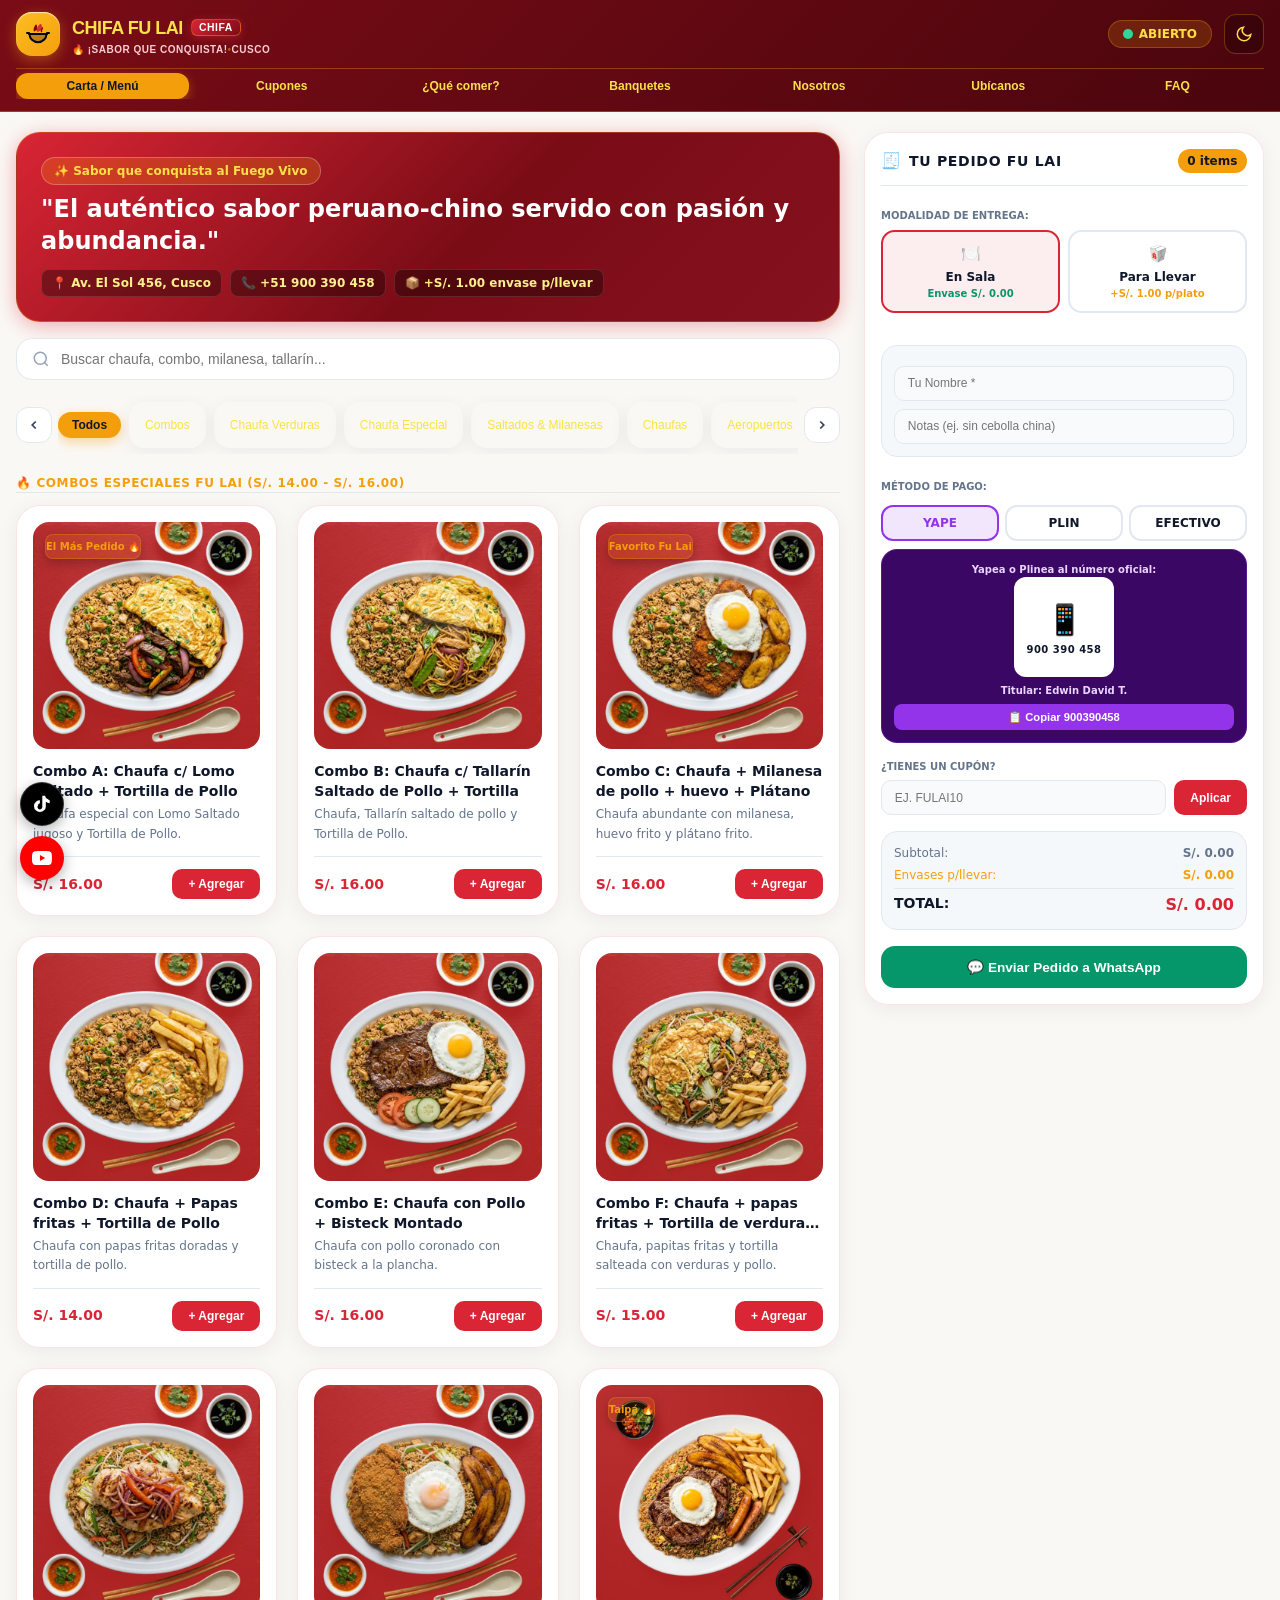
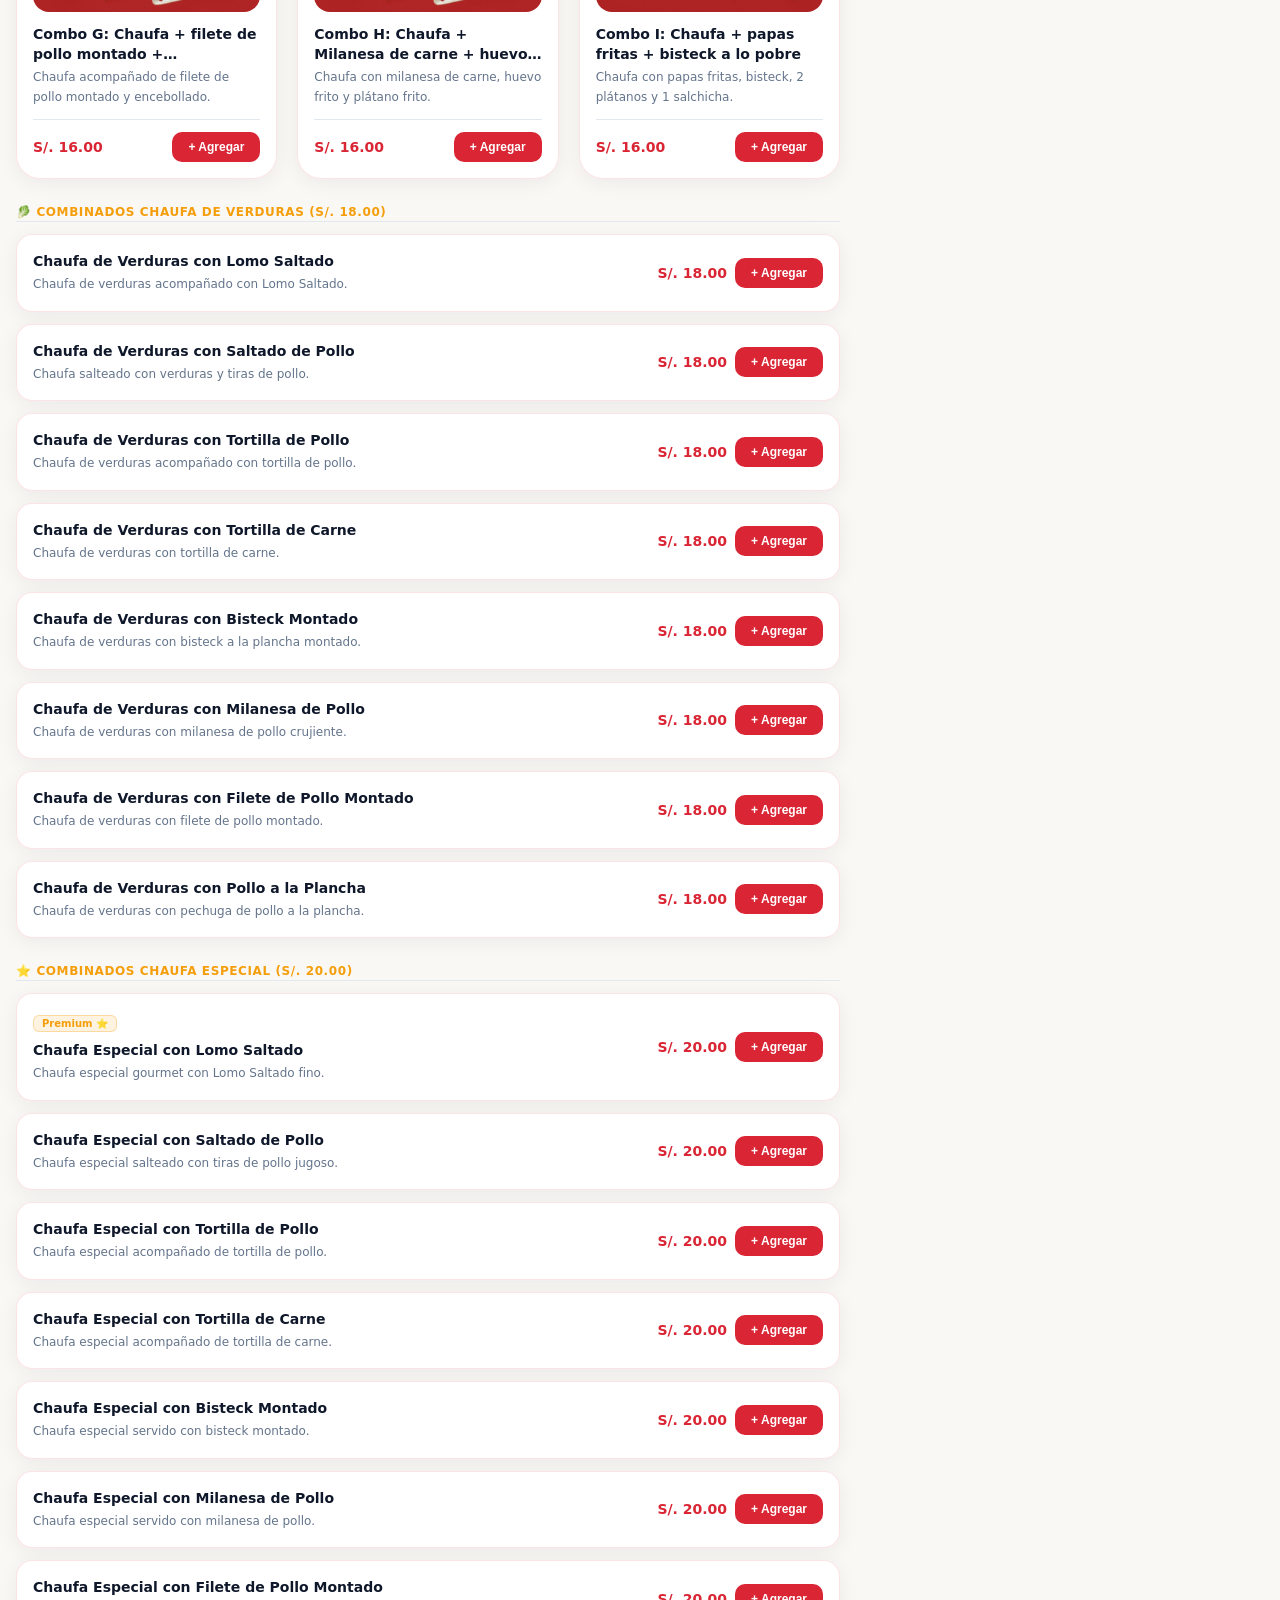
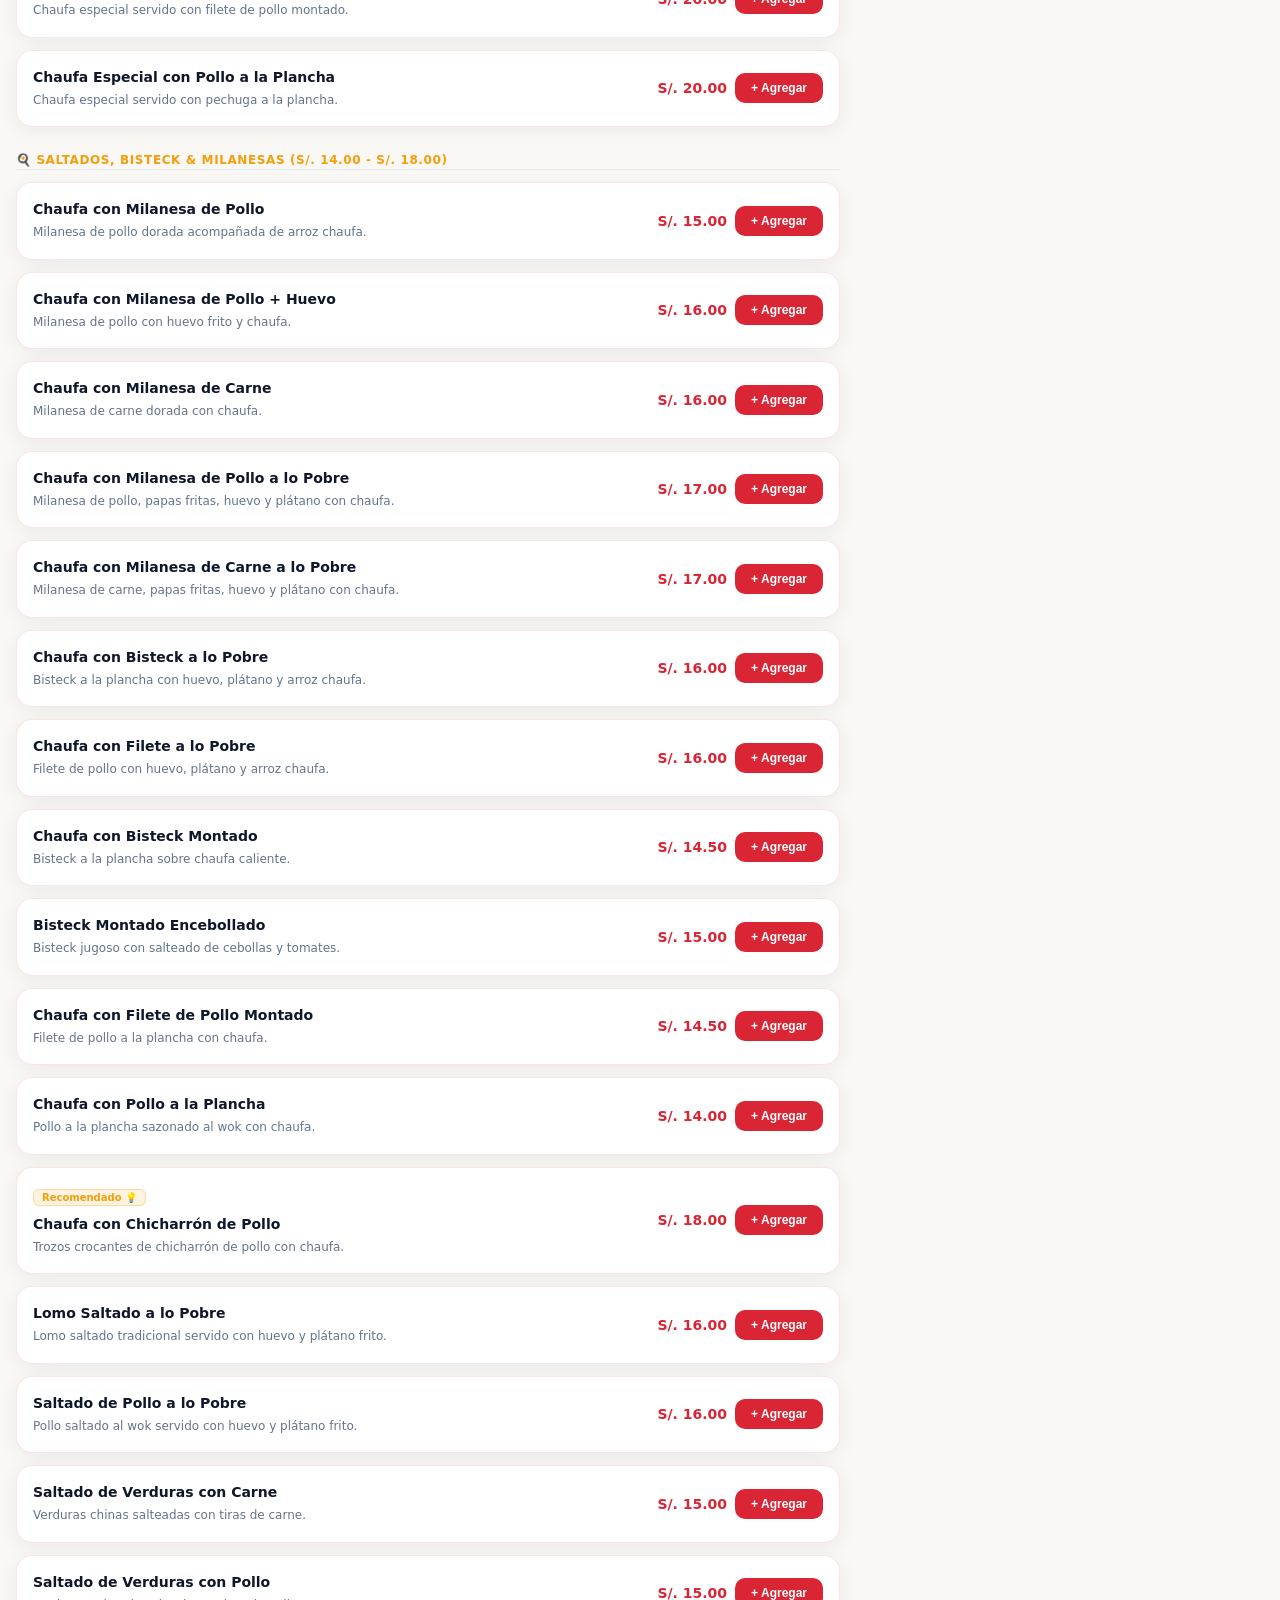
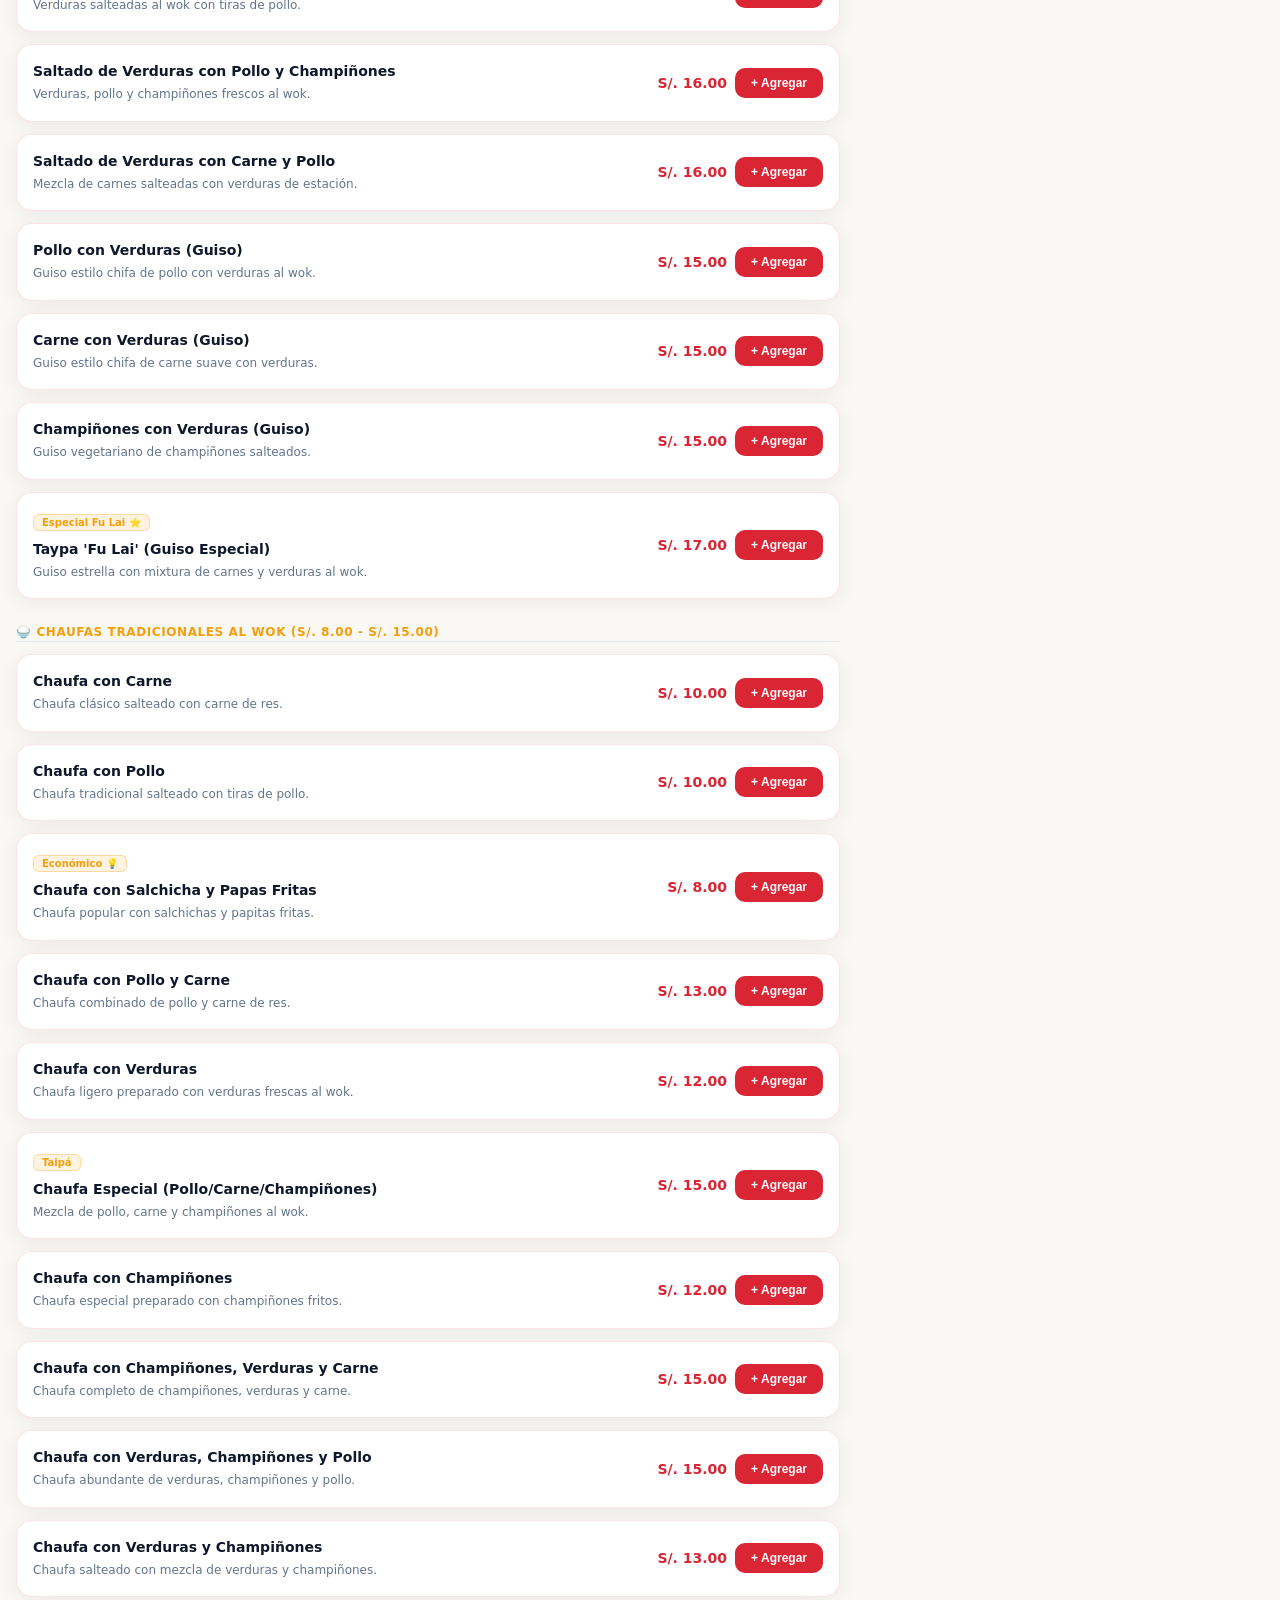
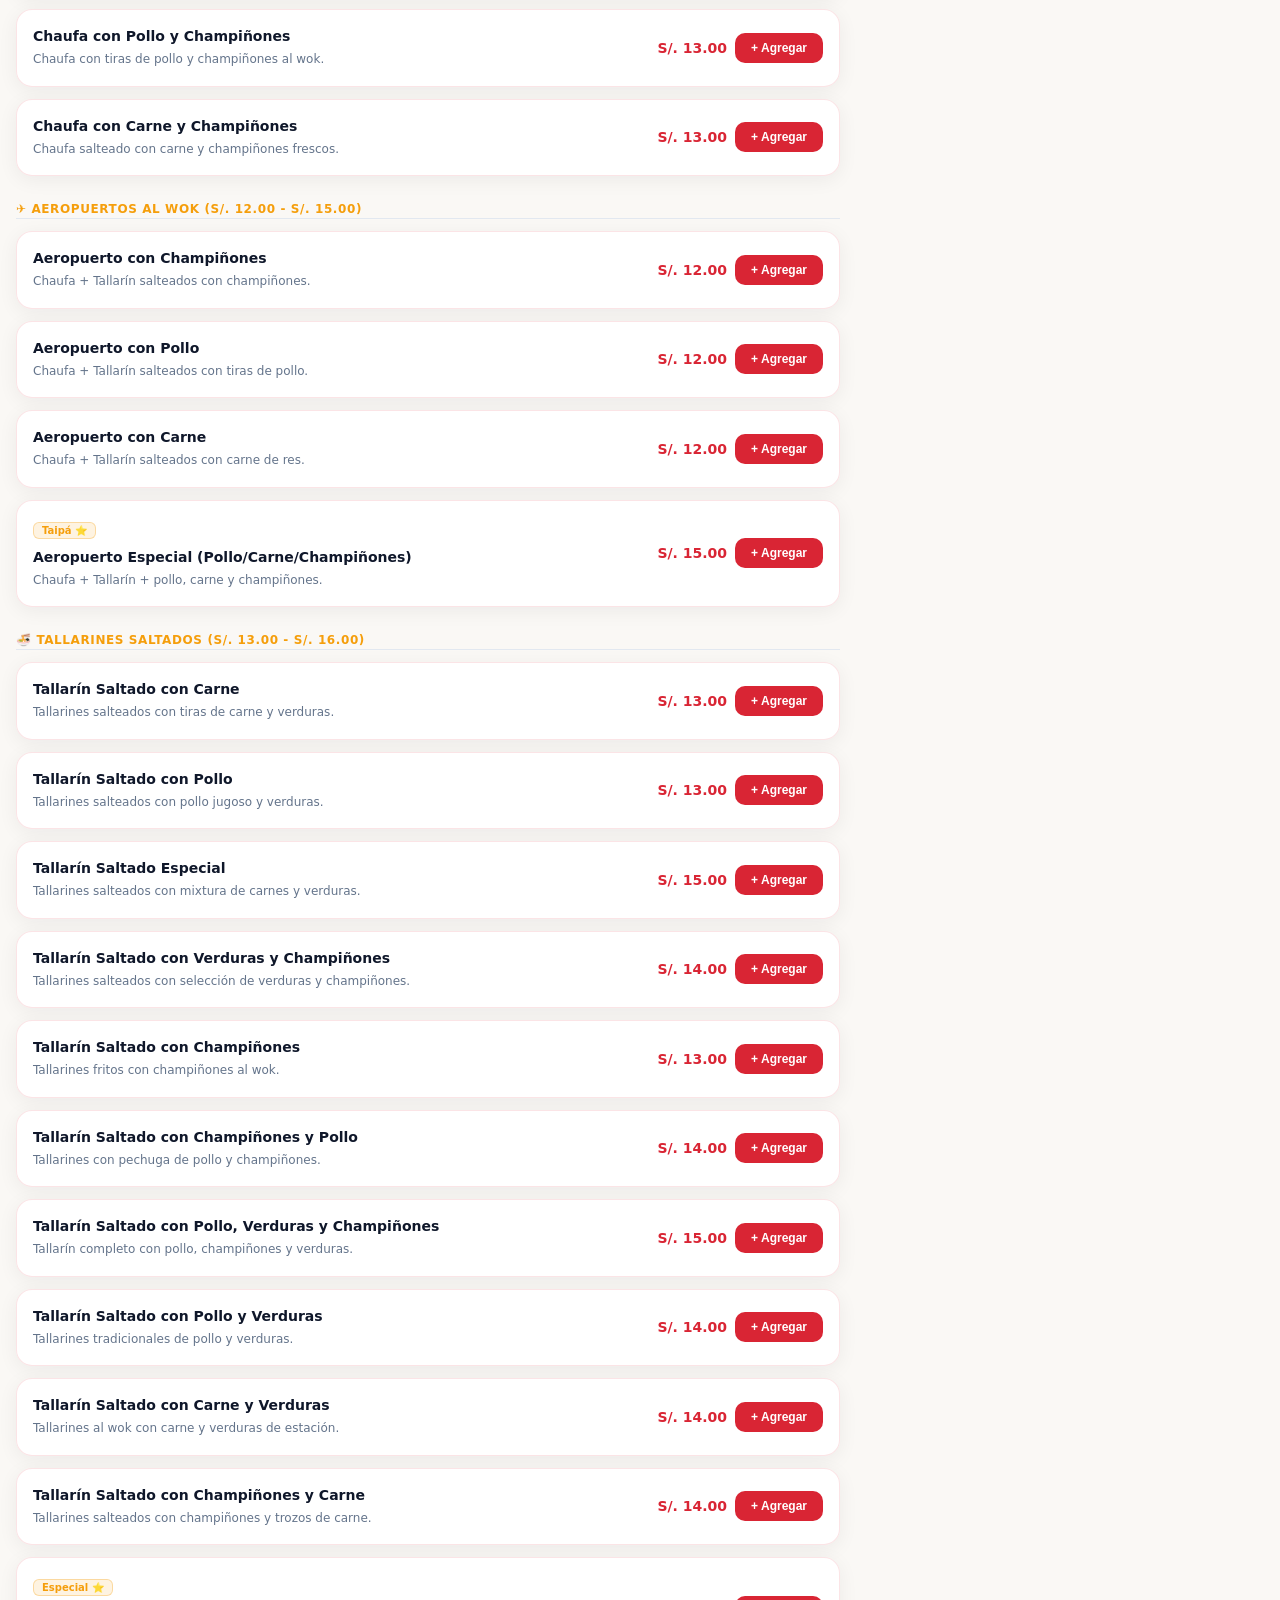
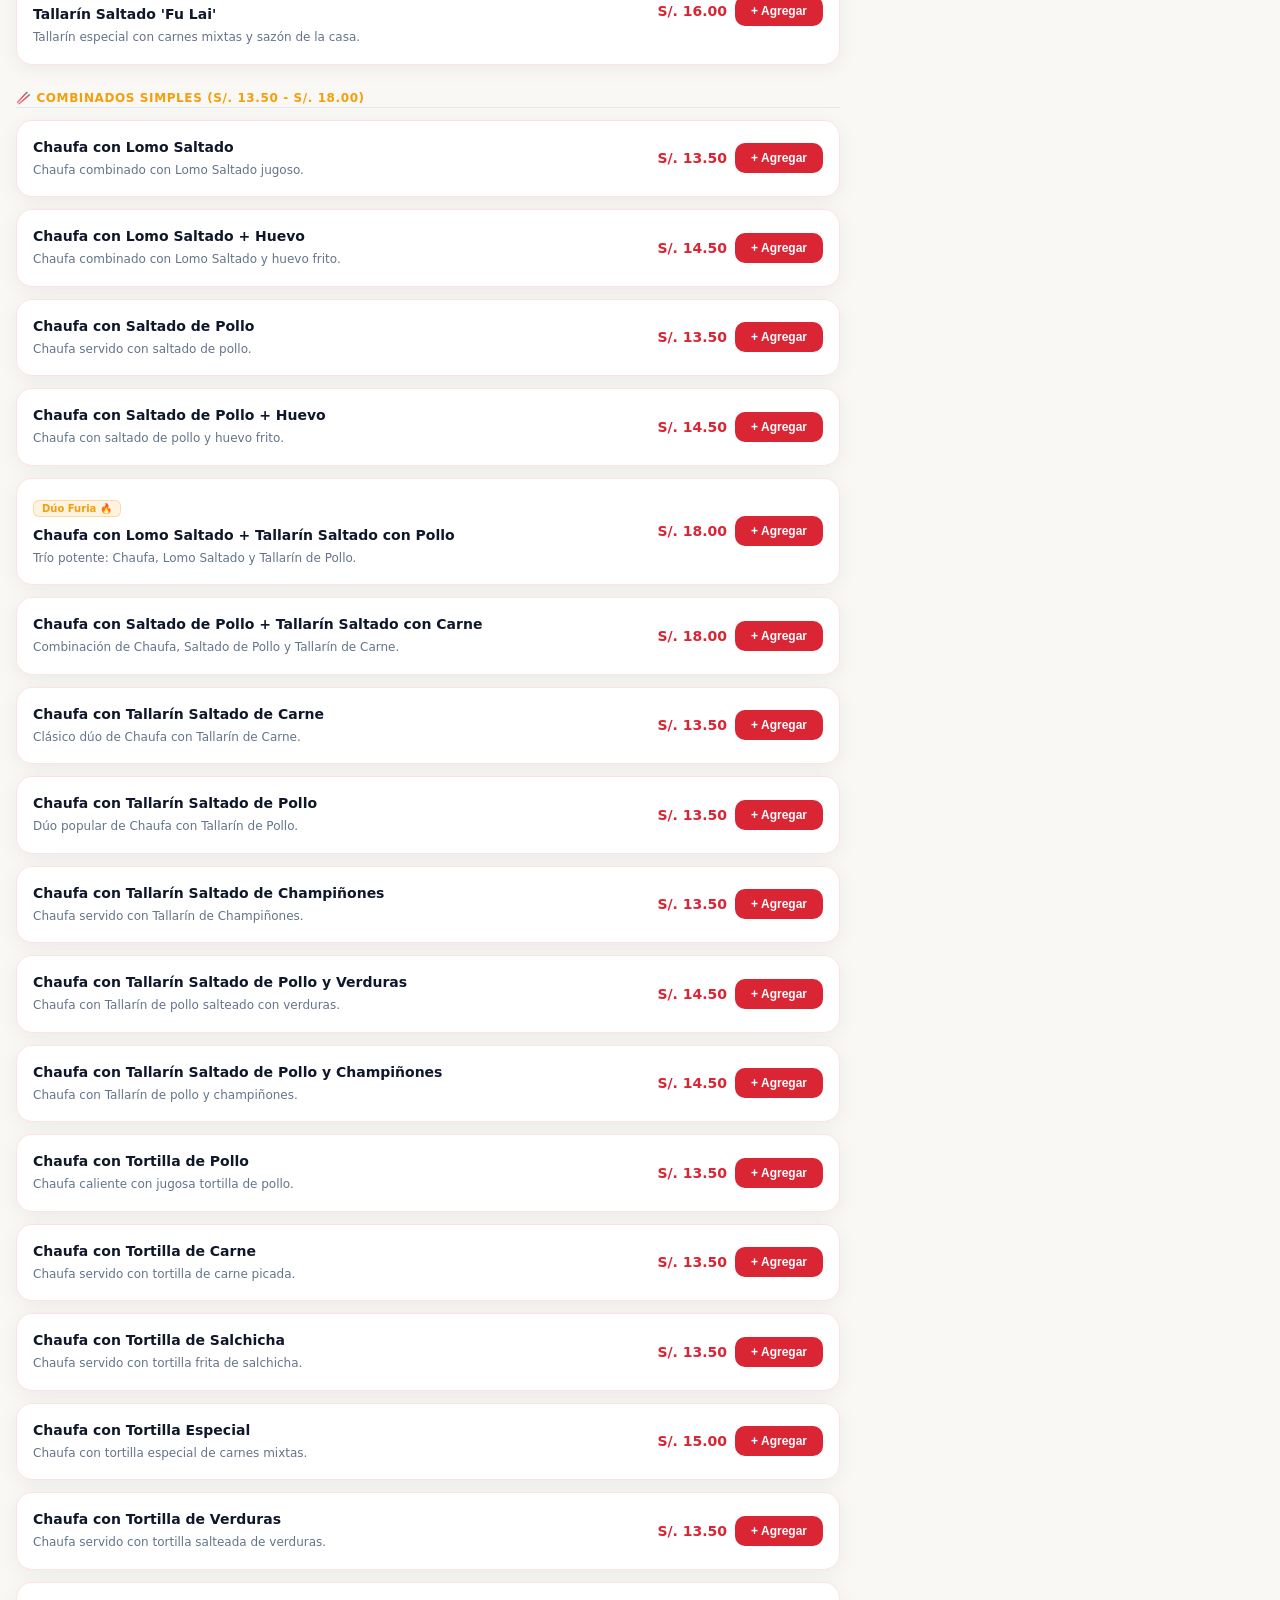
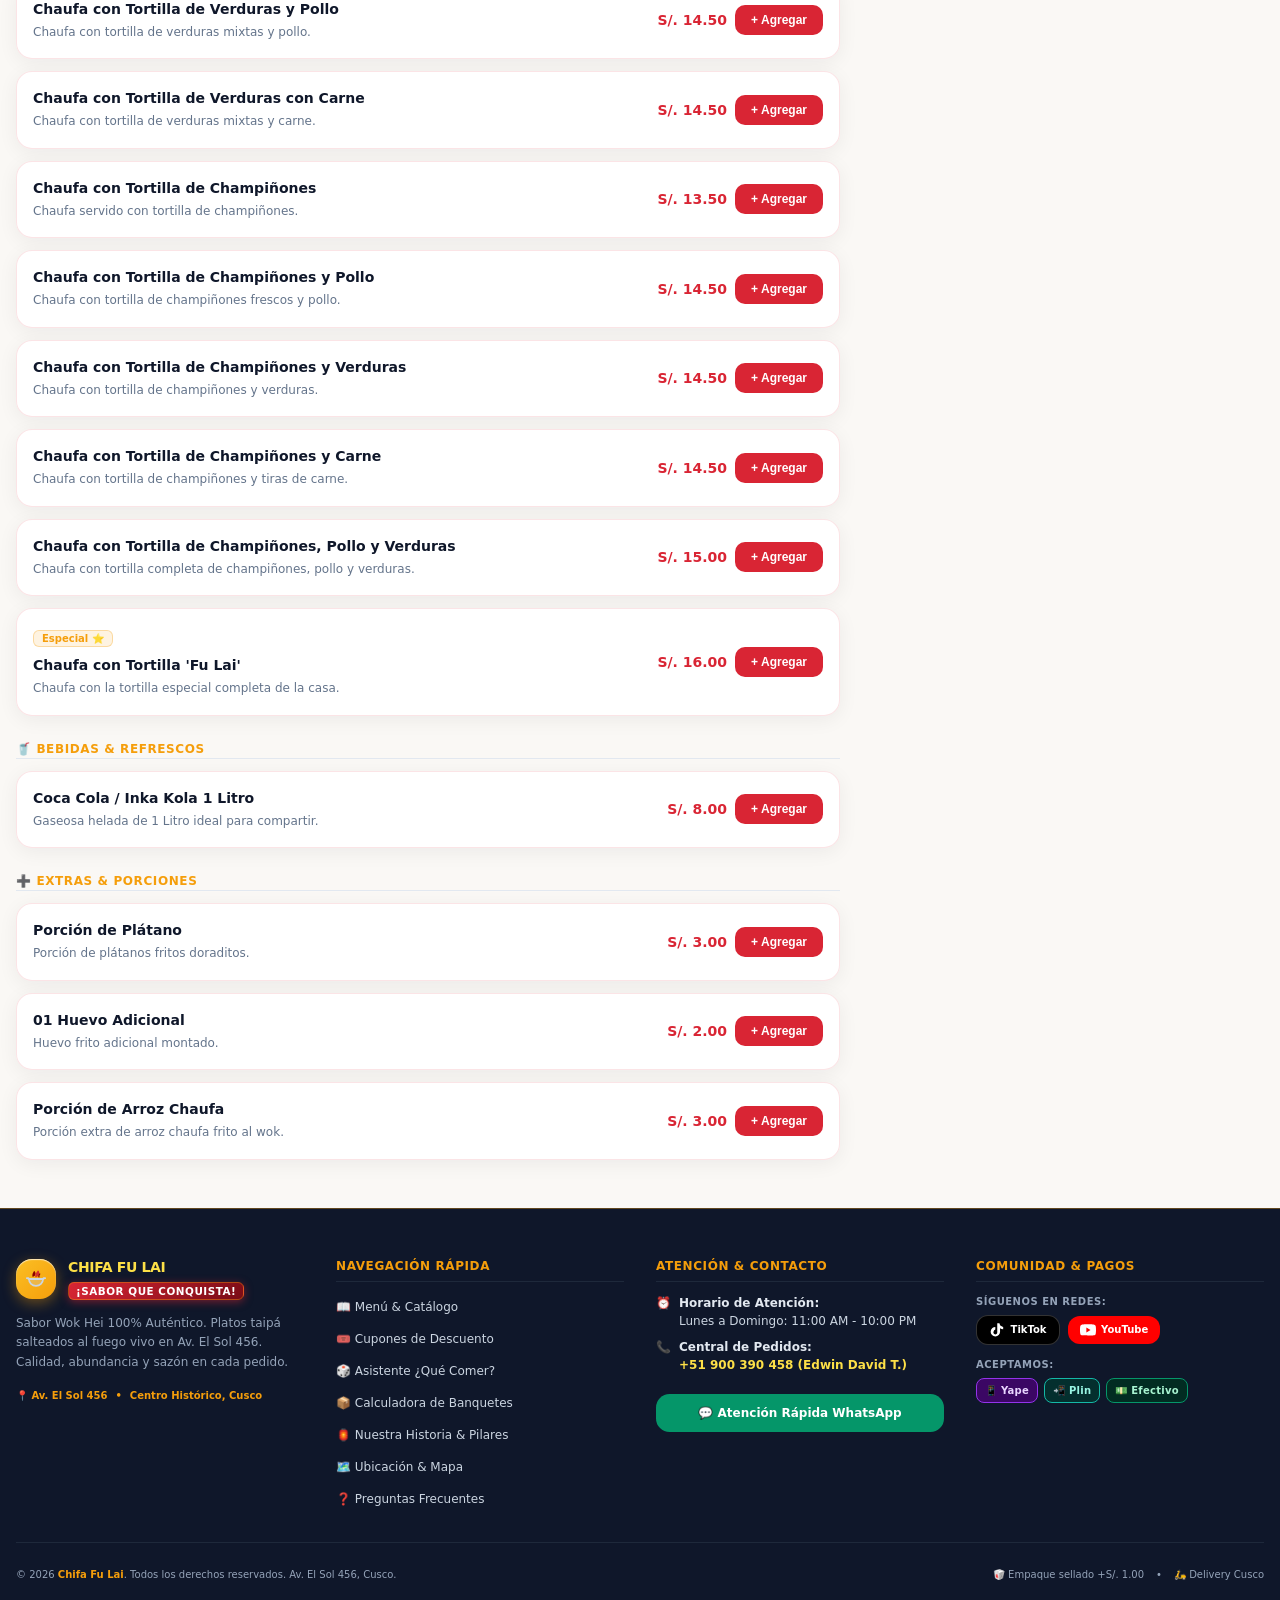
==== index.html @ 98007cd3 "Update index.html" ====
<!-- ====================================================================
     PROYECTO: CHIFA FU LAI - CARTA DIGITAL & SISTEMA DE PEDIDOS
     ARCHIVO: index.html (Estructura HTML5 Principal - SPA)
     VERSIÓN: 2.0.0 (Edición Chifa Fu Lai 100% Completa)
     AUTOR: Chifa Fu Lai - Equipo de Desarrollo Web
     UBICACIÓN: Av. El Sol 456, Centro Histórico, Cusco, Perú
     DESCRIPCIÓN: Interfaz web responsive Single Page Application (SPA) 
                  diseñada para ventas y pedidos directos por WhatsApp.
                  Incluye catálogo dinámico de productos, cupones de descuento,
                  asistente "Sorpréndeme", calculadora de banquetes, mapa 
                  interactivo, acordeón FAQ y botones flotantes laterales.
     ==================================================================== -->

<!DOCTYPE html>
<html lang="es" class="light">
<head>
  <!-- METADATOS BÁSICOS Y CONFIGURACIÓN -->
  <meta charset="UTF-8" />
  <meta name="viewport" content="width=device-width, initial-scale=1.0" />
  <title>CHIFA FU LAI - Carta Digital & Pedidos | ¡Sabor que conquista!</title>

  <!-- SEGURIDAD HTTP Y CONTENT SECURITY POLICY (CSP) -->
  <meta http-equiv="Content-Security-Policy" content="default-src 'self'; script-src 'self' 'unsafe-inline'; style-src 'self' 'unsafe-inline' https://fonts.googleapis.com; font-src 'self' https://fonts.gstatic.com; img-src 'self' data: https://placehold.co https://*.google.com https://*.gstatic.com; frame-src 'self' https://maps.google.com https://www.google.com https://*.google.com; connect-src 'self';" />

  <!-- METADATOS SEO Y OPEN GRAPH (SOCIAL MEDIA PREVIEWS) -->
  <meta name="description" content="Carta digital y sistema de pedidos al wok del restaurante Chifa Fu Lai en Cusco, Av. El Sol 456. ¡Sabor que conquista con platos taipá salteados al fuego vivo!" />
  <meta property="og:title" content="CHIFA FU LAI - Carta Digital & Pedidos | Cusco" />
  <meta property="og:description" content="¡Sabor que conquista! Chaufas, Combos, Tallarines y Banquetes en Av. El Sol 456, Cusco." />
  <meta property="og:image" content="img/combos/combo-a.jpg" />
  <meta property="og:type" content="website" />
  <meta property="og:locale" content="es_PE" />

  <!-- FAVICON COMERCIAL -->
  <link rel="icon" type="image/svg+xml" href="img/gemini-svg.svg" />
  
  <!-- HOJA DE ESTILOS PRINCIPAL -->
  <link rel="stylesheet" href="style/style.css" />
  
  <!-- FUENTES TIPOGRÁFICAS (GOOGLE FONTS - PLUS JAKARTA SANS) -->
  <link rel="preconnect" href="https://fonts.googleapis.com">
  <link rel="preconnect" href="https://fonts.gstatic.com" crossorigin>
  <link href="https://fonts.googleapis.com/css2?family=Plus+Jakarta+Sans:wght@400;500;600;700;800;900&display=swap" rel="stylesheet">
</head>

<body class="bg-cream dark-bg-dark text-slate-900 dark-text-slate-100 min-h-screen">

  <!-- ==================================================================== -->
  <!-- ENCABEZADO GENERAL DE LA APLICACIÓN (HEADER & NAVEGACIÓN STICKY)     -->
  <!-- ==================================================================== -->
  <header id="main-header" class="header-nav sticky-top z-40 text-white">
    <div class="max-w-7xl mx-auto px-4 py-3">
      
      <!-- SUBSECCIÓN: BRANDING, ESTADO DEL LOCAL Y BOTÓN DE TEMA -->
      <div class="flex items-center justify-between gap-3">
        
        <!-- Logo Interactivo y Nombre Comercial -->
        <button type="button" class="flex items-center gap-3 cursor-pointer brand-btn text-left bg-transparent border-0 group" id="brand-logo-btn" aria-label="Ir al inicio de la carta">
          
          <!-- Icono SVG del Logo con Wok y Llamas al Fuego -->
          <div class="brand-logo-box w-11 h-11 rounded-2xl flex items-center justify-center text-slate-950 flex-shrink-0 relative overflow-hidden">
            <div class="absolute inset-0 brand-logo-shine opacity-0 group-hover:opacity-100 transition-opacity duration-300"></div>
            
            <svg class="w-6 h-6 brand-flame-icon text-slate-950 transition-transform duration-300" viewBox="0 0 24 24" fill="none" stroke="currentColor" stroke-width="2" stroke-linecap="round" stroke-linejoin="round" aria-hidden="true">
              <path d="M8.5 8.5C8 6.5 9 5 10 3.5C11 5 10.5 6.5 10 7.5" stroke="#8B0000" stroke-width="1.8" />
              <path d="M12 9C11.5 6.5 13 4.5 14.5 3C15.5 5 14.5 7 13.5 8" stroke="#D32F2F" stroke-width="2" />
              <path d="M15.5 9.5C15 8 16 7 16.5 6" stroke="#8B0000" stroke-width="1.5" />
              <path d="M3.5 12C3.5 16.5 7.3 20.2 12 20.2C16.7 20.2 20.5 16.5 20.5 12H3.5Z" fill="currentColor" fill-opacity="0.25" />
              <path d="M3 12H21" stroke-width="2.2" />
              <path d="M1 11H3M21 11H23" stroke-width="2" />
            </svg>
          </div>

          <!-- Títulos y Eslogan Comercial -->
          <div>
            <div class="flex items-center gap-2">
              <h1 class="text-base sm-text-lg font-black tracking-tight text-amber-300 m-0 leading-tight group-hover:text-amber-gold transition-colors">
                CHIFA FU LAI
              </h1>
              <span class="badge-chifa-glow">Chifa</span>
            </div>
            <p class="text-sub-brand uppercase mt-0-5 flex items-center gap-1.5 m-0 font-extrabold tracking-wider text-micro">
              <span>🔥 ¡SABOR QUE CONQUISTA!</span>
              <span class="text-amber-gold opacity-50">•</span>
              <span>CUSCO</span>
            </p>
          </div>
        </button>

        <!-- Acciones Superiores: Insignia Estado Escritorio y Conmutador de Modo Oscuro -->
        <div class="flex items-center gap-3">
          <div id="status-badge-desktop" class="hidden sm-inline-flex items-center gap-1-5 px-3-5 py-1 rounded-full text-xs font-bold bg-amber-trans text-amber-300 border-amber-trans">
            <span id="dot-desktop" class="w-2-5 h-2-5 rounded-full bg-emerald-400 animate-ping"></span>
            <span id="text-desktop">ABIERTO</span>
          </div>

          <button id="theme-toggle-btn" class="w-10 h-10 rounded-xl bg-black-25 text-amber-300 flex items-center justify-center active-scale border-amber-trans cursor-pointer" aria-label="Cambiar Tema">
            <svg id="theme-icon-sun" class="icon-md hidden" viewBox="0 0 24 24" fill="none" stroke="currentColor" stroke-width="2" aria-hidden="true"><circle cx="12" cy="12" r="5"/><line x1="12" y1="1" x2="12" y2="3"/><line x1="12" y1="21" x2="12" y2="23"/><line x1="4.22" y1="4.22" x2="5.64" y2="5.64"/><line x1="18.36" y1="18.36" x2="19.78" y2="19.78"/><line x1="1" y1="12" x2="3" y2="12"/><line x1="21" y1="12" x2="23" y2="12"/><line x1="4.22" y1="19.78" x2="5.64" y2="18.36"/><line x1="18.36" y1="5.64" x2="19.78" y2="4.22"/></svg>
            <svg id="theme-icon-moon" class="icon-md" viewBox="0 0 24 24" fill="none" stroke="currentColor" stroke-width="2" aria-hidden="true"><path d="M21 12.79A9 9 0 1 1 11.21 3 7 7 0 0 0 21 12.79z"/></svg>
          </button>
        </div>
      </div>

      <!-- SUBSECCIÓN: BARRA DE ESTADO SECUNDARIA PARA DISPOSITIVOS MÓVILES -->
      <div class="mt-2-5 sm-hidden flex items-center justify-between text-xs border-t-amber pt-2">
        <div id="status-badge-mobile" class="inline-flex items-center gap-1-5 px-2-5 py-0-5 rounded-full text-xs font-bold bg-amber-trans text-amber-200 border-amber-trans">
          <span id="dot-mobile" class="w-2 h-2 rounded-full bg-emerald-400"></span>
          <span id="text-mobile">ABIERTO (11:00 AM - 10:00 PM)</span>
        </div>
        <span class="text-xs font-medium text-amber-200">
          📍 Av. El Sol 456
        </span>
      </div>

      <!-- SUBSECCIÓN: PESTAÑAS DE NAVEGACIÓN PRINCIPAL (Navegación SPA) -->
      <nav class="flex items-center gap-1-5 mt-3 pt-1 border-t-amber overflow-x-auto no-scrollbar scroll-smooth w-full" aria-label="Navegación principal" role="tablist">
        <button id="tab-btn-sec-carta" class="tab-btn active-tab flex-1 min-w-max px-3-5 py-1-5 rounded-xl text-xs font-black flex items-center justify-center gap-1-5 text-center" role="tab" aria-selected="true" aria-controls="sec-carta">
          <span>Carta / Menú</span>
        </button>
        <button id="tab-btn-sec-promos" class="tab-btn flex-1 min-w-max px-3-5 py-1-5 rounded-xl text-xs font-black flex items-center justify-center gap-1-5 text-center" role="tab" aria-selected="false" aria-controls="sec-promos">
          <span>Cupones</span>
        </button>
        <button id="tab-btn-sec-sorprendeme" class="tab-btn flex-1 min-w-max px-3-5 py-1-5 rounded-xl text-xs font-black flex items-center justify-center gap-1-5 text-center" role="tab" aria-selected="false" aria-controls="sec-sorprendeme">
          <span>¿Qué comer?</span>
        </button>
        <button id="tab-btn-sec-banquetes" class="tab-btn flex-1 min-w-max px-3-5 py-1-5 rounded-xl text-xs font-black flex items-center justify-center gap-1-5 text-center" role="tab" aria-selected="false" aria-controls="sec-banquetes">
          <span>Banquetes</span>
        </button>
        <button id="tab-btn-sec-nosotros" class="tab-btn flex-1 min-w-max px-3-5 py-1-5 rounded-xl text-xs font-black flex items-center justify-center gap-1-5 text-center" role="tab" aria-selected="false" aria-controls="sec-nosotros">
          <span>Nosotros</span>
        </button>
        <button id="tab-btn-sec-ubicacion" class="tab-btn flex-1 min-w-max px-3-5 py-1-5 rounded-xl text-xs font-black flex items-center justify-center gap-1-5 text-center" role="tab" aria-selected="false" aria-controls="sec-ubicacion">
          <span>Ubícanos</span>
        </button>
        <button id="tab-btn-sec-faq" class="tab-btn flex-1 min-w-max px-3-5 py-1-5 rounded-xl text-xs font-black flex items-center justify-center gap-1-5 text-center" role="tab" aria-selected="false" aria-controls="sec-faq">
          <span>FAQ</span>
        </button>
      </nav>
    </div>
  </header>

  <!-- ==================================================================== -->
  <!-- CONTENEDOR PRINCIPAL DE CONTENIDO SPA Y SIDEBAR                    -->
  <!-- ==================================================================== -->
  <main class="max-w-7xl mx-auto px-4 pt-5 pb-28 lg-pb-12">
    <div class="lg-grid lg-grid-cols-12 lg-gap-6 items-start">
      
      <!-- ================================================================ -->
      <!-- COLUMNA PRINCIPAL DE MÓDULOS (8 COLUMNAS DESKTOP)                -->
      <!-- ================================================================ -->
      <div class="lg-col-span-8 space-y-5">

        <!-- -------------------------------------------------------------- -->
        <!-- MÓDULO 1: CARTA VIRTUAL Y CATÁLOGO DE PRODUCTOS                 -->
        <!-- -------------------------------------------------------------- -->
        <section id="sec-carta" class="spa-section space-y-4" role="tabpanel" aria-labelledby="tab-btn-sec-carta">
          
          <!-- Banner Hero de Bienvenida -->
          <div class="hero-banner rounded-3xl p-5 sm-p-6 shadow-lg border-amber-trans text-white relative overflow-hidden">
            <div class="relative z-10 space-y-2">
              <div class="badge-hero inline-flex items-center gap-2 px-3 py-1 rounded-full text-xs font-extrabold">
                ✨ Sabor que conquista al Fuego Vivo
              </div>
              <h2 class="text-xl sm-text-2xl font-black leading-tight text-white m-0">
                "El auténtico sabor peruano-chino servido con pasión y abundancia."
              </h2>
              <div class="flex flex-wrap gap-2 pt-1 text-xs">
                <span class="chip-info">📍 Av. El Sol 456, Cusco</span>
                <span class="chip-info">📞 +51 900 390 458</span>
                <span class="chip-info">📦 +S/. 1.00 envase p/llevar</span>
              </div>
            </div>
          </div>

          <!-- Barra de Búsqueda Interactiva de Platos -->
          <div class="relative">
            <label for="search-input" class="sr-only">Buscar platos en el menú</label>
            <div class="search-icon-wrapper">
              <svg class="icon-md text-slate-400" viewBox="0 0 24 24" fill="none" stroke="currentColor" stroke-width="2" aria-hidden="true"><circle cx="11" cy="11" r="8"/><line x1="21" y1="21" x2="16.65" y2="16.65"/></svg>
            </div>
            <input 
              type="text" 
              id="search-input" 
              placeholder="Buscar chaufa, combo, milanesa, tallarín..." 
              class="search-field w-full rounded-2xl text-sm"
              aria-label="Buscar platos en el menú"
            />
            <button id="clear-search-btn" class="clear-btn hidden" aria-label="Limpiar búsqueda">
              <svg class="icon-md" viewBox="0 0 24 24" fill="none" stroke="currentColor" stroke-width="2" aria-hidden="true"><circle cx="12" cy="12" r="10"/><line x1="15" y1="9" x2="9" y2="15"/><line x1="9" y1="9" x2="15" y2="15"/></svg>
            </button>
          </div>

          <!-- Navegador Horizontal de Categorías (Pills) -->
          <div class="relative flex items-center gap-1-5">
            <button id="scroll-cat-prev" aria-label="Anterior categoría" class="cat-nav-btn">
              <svg class="icon-sm" viewBox="0 0 24 24" fill="none" stroke="currentColor" stroke-width="3" aria-hidden="true"><polyline points="15 18 9 12 15 6"/></svg>
            </button>

            <div id="category-pills" class="flex items-center gap-2 overflow-x-auto no-scrollbar py-1-5 scroll-smooth flex-1">
              <!-- Se renderiza dinámicamente mediante script.js -->
            </div>

            <button id="scroll-cat-next" aria-label="Siguiente categoría" class="cat-nav-btn">
              <svg class="icon-sm" viewBox="0 0 24 24" fill="none" stroke="currentColor" stroke-width="3" aria-hidden="true"><polyline points="9 18 15 12 9 6"/></svg>
            </button>
          </div>

          <!-- Contenedor Dinámico de Tarjetas del Catálogo -->
          <div id="catalog-container" class="space-y-6 pt-1">
            <!-- Se renderiza dinámicamente mediante script.js -->
          </div>

          <!-- Estado Vacío cuando no hay Resultados de Búsqueda -->
          <div id="empty-catalog-state" class="hidden text-center py-12 px-4 space-y-3 glass-card rounded-3xl">
            <div class="w-16 h-16 mx-auto rounded-full bg-slate-100 dark-bg-slate-800 flex items-center justify-center text-3xl">
              🥢
            </div>
            <h3 class="text-base font-bold">No encontramos platos que coincidan</h3>
            <p class="text-xs text-slate-500">Intenta buscar con otros términos como "Chaufa", "Combo" o "Lomo".</p>
            <button id="reset-filters-btn" class="inline-flex items-center gap-2 px-4 py-2 rounded-xl bg-crimson text-white text-xs font-bold active-scale cursor-pointer border-0">
              🔄 Ver todo el menú
            </button>
          </div>
        </section>

        <!-- -------------------------------------------------------------- -->
        <!-- MÓDULO 2: PROMOCIONES Y CUPONES DE DESCUENTO                    -->
        <!-- -------------------------------------------------------------- -->
        <section id="sec-promos" class="spa-section hidden space-y-5" role="tabpanel" aria-labelledby="tab-btn-sec-promos">
          
          <!-- Banner Oferta Flash con Temporizador -->
          <div class="glass-card rounded-3xl p-5 border-2 border-amber-400 space-y-4">
            <div class="flex items-center justify-between flex-wrap gap-2">
              <span class="badge-flash">⚡ Oferta Flash Fu Lai</span>
              <div class="flex items-center gap-1-5 text-xs font-black">
                <span>⏰ Termina en:</span>
                <span id="promo-timer" class="timer-box">03:45:12</span>
              </div>
            </div>

            <div class="flex items-center justify-between gap-4 p-3.5 rounded-2xl bg-amber-soft border-amber-trans">
              <div class="space-y-1 flex-1">
                <h3 class="text-sm font-black m-0">Combo A: Chaufa c/ Lomo Saltado + Tortilla</h3>
                <p class="text-xs text-slate-500 m-0">Pide hoy y obtén porción adicional de plátano frito gratis.</p>
                <div class="mt-2 flex items-center gap-2">
                  <span class="text-xs text-slate-400 line-through">S/. 17.00</span>
                  <span class="text-sm font-black text-crimson dark-text-amber">S/. 16.00</span>
                </div>
              </div>
              <button id="promo-add-btn" class="btn-primary-sm cursor-pointer">+ Aprovechar</button>
            </div>
          </div>

          <!-- Lista de Cupones Disponibles -->
          <div class="space-y-3">
            <h3 class="text-sm font-black flex items-center gap-2 m-0">🎟️ Cupones de Descuento Fu Lai</h3>

            <!-- Cupón 1: Bienvenida -->
            <div class="glass-card rounded-2xl p-4 flex items-center justify-between border-l-4 border-l-amber">
              <div class="space-y-1">
                <span class="coupon-tag text-amber">Cupón de Bienvenida</span>
                <h4 class="text-xs font-black m-0">FULAI10</h4>
                <p class="text-xs text-slate-500 m-0">Descuento de S/. 2.00 en pedidos mayores a S/. 30.00</p>
              </div>
              <button class="btn-copy-coupon cursor-pointer" data-code="FULAI10">📋 Copiar</button>
            </div>

            <!-- Cupón 2: Clientes Frecuentes -->
            <div class="glass-card rounded-2xl p-4 flex items-center justify-between border-l-4 border-l-crimson">
              <div class="space-y-1">
                <span class="coupon-tag text-crimson">Clientes Frecuentes</span>
                <h4 class="text-xs font-black m-0">FULAIVIP</h4>
                <p class="text-xs text-slate-500 m-0">Descuento de S/. 3.00 en compras de más de 3 platos</p>
              </div>
              <button class="btn-copy-coupon btn-crimson-copy cursor-pointer" data-code="FULAIVIP">📋 Copiar</button>
            </div>
          </div>
        </section>

        <!-- -------------------------------------------------------------- -->
        <!-- MÓDULO 3: ASISTENTE INTERACTIVO "¿QUÉ COMER HOY?"               -->
        <!-- -------------------------------------------------------------- -->
        <section id="sec-sorprendeme" class="spa-section hidden space-y-5" role="tabpanel" aria-labelledby="tab-btn-sec-sorprendeme">
          <div class="glass-card rounded-3xl p-6 text-center space-y-4">
            <div class="w-14 h-14 mx-auto rounded-2xl bg-amber-soft text-3xl flex items-center justify-center">🎲</div>
            <div>
              <h2 class="text-lg font-black text-amber-gold m-0">¿No sabes qué pedir hoy en Chifa Fu Lai?</h2>
              <p class="text-xs text-slate-500 m-0 mt-1">Ajusta tu presupuesto y nivel de hambre, ¡y déjanos elegir por ti!</p>
            </div>

            <!-- Formularios del Asistente -->
            <div class="space-y-4 text-left pt-2">
              <div class="space-y-1-5">
                <div class="flex justify-between text-xs font-bold">
                  <span>Tu Presupuesto Máximo:</span>
                  <span id="budget-value" class="text-crimson dark-text-amber text-sm font-black">S/. 18.00</span>
                </div>
                <label for="budget-range" class="sr-only">Presupuesto máximo</label>
                <input type="range" id="budget-range" min="8" max="30" step="1" value="18" class="range-slider" aria-label="Presupuesto máximo" />
              </div>

              <div class="space-y-1-5">
                <label class="block text-xs font-bold">¿Con quién vas a comer?</label>
                <div class="grid grid-cols-3 gap-2">
                  <button type="button" class="hunger-type-btn active cursor-pointer" data-type="solo">👤 Solo</button>
                  <button type="button" class="hunger-type-btn cursor-pointer" data-type="pareja">👥 En Pareja</button>
                  <button type="button" class="hunger-type-btn cursor-pointer" data-type="familiar">👨‍👩‍👧‍👦 Olla Taipá</button>
                </div>
              </div>
            </div>

            <button id="roulette-spin-btn" class="btn-gradient-wide cursor-pointer">
              <span>🎲 ¡Sorpréndeme con la Elección Fu Lai!</span>
            </button>
          </div>

          <!-- Tarjeta de Resultado de Recomendación -->
          <div id="recommendation-result" class="hidden glass-card rounded-3xl p-5 border-2 border-amber-400 space-y-3">
            <span class="badge-rec">Recomendación Fu Lai</span>
            <h3 id="rec-title" class="text-base font-black m-0">--</h3>
            <p id="rec-desc" class="text-xs text-slate-500 m-0">--</p>
            <div class="flex items-center justify-between pt-2">
              <span id="rec-price" class="text-base font-black text-crimson dark-text-amber">S/. 0.00</span>
              <button id="rec-add-btn" class="btn-primary-sm cursor-pointer">+ Añadir a mi pedido</button>
            </div>
          </div>
        </section>

        <!-- -------------------------------------------------------------- -->
        <!-- MÓDULO 4: CALCULADORA DE BANQUETES Y EVENTOS                   -->
        <!-- -------------------------------------------------------------- -->
        <section id="sec-banquetes" class="spa-section hidden space-y-5" role="tabpanel" aria-labelledby="tab-btn-sec-banquetes">
          <div class="glass-card rounded-3xl p-6 space-y-4">
            <div class="flex items-center gap-3">
              <div class="w-12 h-12 rounded-2xl bg-crimson-soft text-2xl flex items-center justify-center flex-shrink-0">📦</div>
              <div>
                <h2 class="text-base font-extrabold text-amber-gold m-0">Calculadora de Banquetes Fu Lai</h2>
                <p class="text-xs text-slate-500 m-0">Planifica la comida para tus eventos, reuniones o familia</p>
              </div>
            </div>

            <div class="space-y-4 pt-2">
              <div class="space-y-1-5">
                <div class="flex justify-between text-xs font-bold">
                  <span>Número de Personas:</span>
                  <span id="guests-count" class="text-crimson dark-text-amber text-sm font-black">6 Personas</span>
                </div>
                <label for="guests-range" class="sr-only">Número de personas para el banquete</label>
                <input type="range" id="guests-range" min="2" max="40" step="1" value="6" class="range-slider" aria-label="Número de personas" />
              </div>

              <!-- Resumen Calculado de Platos -->
              <div class="banquet-summary-box space-y-2-5 text-xs p-4 rounded-2xl bg-slate-soft border">
                <h4 class="font-extrabold border-b pb-1 m-0">Sugerencia de Menú Fu Lai:</h4>
                <ul id="banquet-items-list" class="space-y-1 text-slate-500 list-none p-0 m-0"></ul>
                <div class="pt-2 border-t flex justify-between items-center">
                  <span class="font-bold">Costo Estimado Total:</span>
                  <span id="banquet-total-price" class="text-sm font-black text-crimson dark-text-amber">S/. 0.00</span>
                </div>
              </div>

              <button id="add-banquet-btn" class="btn-emerald-wide cursor-pointer">
                🛒 Cargar Sugerencia al Carrito
              </button>
            </div>
          </div>
        </section>

        <!-- -------------------------------------------------------------- -->
        <!-- MÓDULO 5: NOSOTROS, HISTORIA Y GARANTÍA DE CALIDAD              -->
        <!-- -------------------------------------------------------------- -->
        <section id="sec-nosotros" class="spa-section hidden space-y-5" role="tabpanel" aria-labelledby="tab-btn-sec-nosotros">
          
          <!-- Historia y Manifiesto Comercial -->
          <div class="glass-card rounded-3xl p-6 space-y-4 border-2 border-amber-trans relative overflow-hidden">
            <div class="flex items-center gap-3">
              <div class="w-12 h-12 rounded-2xl bg-amber-soft text-2xl flex items-center justify-center flex-shrink-0">🏮</div>
              <div>
                <span class="badge-chifa-glow">Nuestra Identidad</span>
                <h2 class="text-lg font-black text-amber-gold m-0 mt-1">La Esencia de Chifa Fu Lai</h2>
              </div>
            </div>

            <p class="text-xs leading-relaxed text-slate-600 dark-text-slate-300 m-0">
              En <strong class="text-crimson dark-text-amber">Chifa Fu Lai (Av. El Sol 456, Cusco)</strong> nos inspira un propósito claro: <eM>¡Sabor que conquista!</eM>. Combinamos la tradición milenaria del salteado al wok cantonés con los insumos más frescos del valle sagrado y la calidez del servicio cusqueño.
            </p>

            <p class="text-xs leading-relaxed text-slate-600 dark-text-slate-300 m-0">
              Servimos porciones verdaderamente <strong>Taipá</strong>, pensadas para deleitar a cada comensal con un toque único de fuego vivo, vegetales crocantes y sazón inolvidable en cada bocado.
            </p>

            <!-- Métricas de Impacto Social -->
            <div class="grid grid-cols-3 gap-2 pt-3 border-t border-b py-3 text-center">
              <div class="space-y-0.5">
                <span class="text-base font-black text-crimson dark-text-amber block">+60,000</span>
                <span class="text-micro font-extrabold text-slate-500 uppercase tracking-wider block">Platos Servidos</span>
              </div>
              <div class="space-y-0.5 border-l border-r">
                <span class="text-base font-black text-amber-gold block">4.9 ★</span>
                <span class="text-micro font-extrabold text-slate-500 uppercase tracking-wider block">+500 Opiniones</span>
              </div>
              <div class="space-y-0.5">
                <span class="text-base font-black text-emerald-600 dark-text-amber block">100%</span>
                <span class="text-micro font-extrabold text-slate-500 uppercase tracking-wider block">Calidad Fu Lai</span>
              </div>
            </div>
          </div>

          <!-- Los 4 Pilares de Preparación -->
          <div class="glass-card rounded-3xl p-6 space-y-4">
            <div class="text-center space-y-1">
              <h3 class="text-xs font-black uppercase tracking-wider text-amber-gold m-0">Nuestros 4 Pilares Fu Lai</h3>
              <p class="text-micro text-slate-500 m-0">La fórmula que conquista el paladar cusqueño día a día</p>
            </div>

            <div class="grid grid-cols-2 gap-3 pt-2">
              <div class="feature-card space-y-1.5 p-4 rounded-2xl bg-slate-soft border">
                <div class="flex items-center gap-2">
                  <span class="text-xl">🔥</span>
                  <h4 class="text-xs font-black m-0">Wok Hei al Instante</h4>
                </div>
                <p class="text-micro text-slate-500 m-0 leading-relaxed">
                  Cada plato es salteado individualmente al momento de tu pedido a altas temperaturas para lograr el ahumado perfecto.
                </p>
              </div>

              <div class="feature-card space-y-1.5 p-4 rounded-2xl bg-slate-soft border">
                <div class="flex items-center gap-2">
                  <span class="text-xl">🍱</span>
                  <h4 class="text-xs font-black m-0">Abundancia Taipá</h4>
                </div>
                <p class="text-micro text-slate-500 m-0 leading-relaxed">
                  Platos contundentes y llenos de sabor. Servimos porciones generosas para garantizar tu total satisfacción.
                </p>
              </div>

              <div class="feature-card space-y-1.5 p-4 rounded-2xl bg-slate-soft border">
                <div class="flex items-center gap-2">
                  <span class="text-xl">🥬</span>
                  <h4 class="text-xs font-black m-0">Insumos de Primera</h4>
                </div>
                <p class="text-micro text-slate-500 m-0 leading-relaxed">
                  Seleccionamos carnes, vegetales y especias frescas diariamente para garantizar la textura y aroma distintivo.
                </p>
              </div>

              <div class="feature-card space-y-1.5 p-4 rounded-2xl bg-slate-soft border">
                <div class="flex items-center gap-2">
                  <span class="text-xl">🧼</span>
                  <h4 class="text-xs font-black m-0">Higiene Insuperable</h4>
                </div>
                <p class="text-micro text-slate-500 m-0 leading-relaxed">
                  Cuidamos minuciosamente el protocolo de limpieza y manipulación de alimentos en cada etapa de preparación.
                </p>
              </div>
            </div>
          </div>

          <!-- Pasión Cusqueña al Wok -->
          <div class="glass-card rounded-3xl p-6 space-y-3">
            <div class="flex items-center gap-3">
              <div class="w-10 h-10 rounded-xl bg-crimson-soft text-xl flex items-center justify-center flex-shrink-0">👨‍🍳</div>
              <div>
                <h3 class="text-xs font-black uppercase tracking-wider text-amber-gold m-0">Maestros del Fuego Vivo</h3>
                <p class="text-micro text-slate-500 m-0">Tradición y modernidad en la cocina oriental</p>
              </div>
            </div>

            <p class="text-xs leading-relaxed text-slate-600 dark-text-slate-300 m-0">
              En Chifa Fu Lai, nuestros chefs combinan años de maestría en el dominio de la llama viva con recetas secretas de adobo y salsas artesanales. Desde nuestros chaufas hasta los combinados especiales, cada plato refleja pasión por la buena comida.
            </p>
          </div>

          <!-- Sello de Garantía Total -->
          <div class="glass-card rounded-2xl p-4 flex items-center gap-3 border-l-4 border-l-amber bg-amber-soft">
            <span class="text-2xl flex-shrink-0">🤝</span>
            <div class="space-y-1">
              <h4 class="text-xs font-black text-slate-900 dark-text-slate-100 m-0">Garantía de Satisfacción Fu Lai</h4>
              <p class="text-micro text-slate-500 m-0 leading-relaxed">
                ¡Tu felicidad es primero! Si tu plato no llega con la temperatura adecuada o la sazón esperada, comunícate inmediatamente con nuestro equipo y te lo solucionamos al instante.
              </p>
            </div>
          </div>
        </section>

        <!-- -------------------------------------------------------------- -->
        <!-- MÓDULO 6: UBICACIÓN, MAPA GOOGLE MAPS Y REFERENCIAS             -->
        <!-- -------------------------------------------------------------- -->
        <section id="sec-ubicacion" class="spa-section hidden space-y-5" role="tabpanel" aria-labelledby="tab-btn-sec-ubicacion">
          
          <!-- Mapa e Información de Ubicación -->
          <div class="glass-card rounded-3xl p-6 space-y-4 border-2 border-amber-trans">
            <div class="flex items-center justify-between flex-wrap gap-2">
              <div class="flex items-center gap-3">
                <div class="w-12 h-12 rounded-2xl bg-crimson-soft text-2xl flex items-center justify-center flex-shrink-0">📍</div>
                <div>
                  <span class="badge-chifa-glow">Centro Histórico - Cusco</span>
                  <h2 class="text-lg font-black text-amber-gold m-0 mt-0.5">¿Dónde Encontrarnos?</h2>
                </div>
              </div>
              <span class="text-micro font-extrabold px-3 py-1 rounded-full bg-amber-soft text-amber-gold border-amber-trans">
                Av. El Sol 456, Cusco
              </span>
            </div>

            <!-- Mapa Interactivo Integrado de Google Maps -->
            <div class="relative w-full h-64 rounded-2xl overflow-hidden border shadow-inner">
              <iframe 
                title="Ubicación Chifa Fu Lai - Av El Sol Cusco"
                src="https://maps.google.com/maps?q=Av.+El+Sol+456+Cusco&t=&z=16&ie=UTF8&iwloc=&output=embed" 
                class="w-full h-full border-0" 
                allowfullscreen="" 
                loading="lazy" 
                referrerpolicy="no-referrer-when-downgrade">
              </iframe>
            </div>

            <!-- Enlaces de Navegación Rápida -->
            <div class="grid grid-cols-2 sm-grid-cols-4 gap-2 pt-1">
              <a href="https://maps.google.com/?q=Av.+El+Sol+456+Cusco" target="_blank" rel="noopener noreferrer" class="btn-primary-link text-center">
                🗺️ Google Maps
              </a>
              <a href="https://waze.com/ul?q=Av%20El%20Sol%20456%20Cusco" target="_blank" rel="noopener noreferrer" class="btn-primary-link bg-slate-800 text-center">
                🚗 Abrir en Waze
              </a>
              <a href="https://wa.me/51900390458?text=Hola,%20quisiera%20pedir%20para%20recoger%20en%20el%20local" target="_blank" rel="noopener noreferrer" class="btn-emerald-link text-center">
                💬 Pedir p/ Recoger
              </a>
              <a href="tel:900390458" class="btn-emerald-link bg-emerald-700 text-center">
                📞 Llamar al Local
              </a>
            </div>
          </div>

          <!-- Guía de Referencias Locales -->
          <div class="glass-card rounded-3xl p-6 space-y-4">
            <h3 class="text-xs font-black uppercase tracking-wider text-amber-gold m-0 flex items-center gap-2">
              🧭 Referencias de Llegada al Restaurante
            </h3>

            <div class="space-y-3">
              <div class="info-block flex items-start gap-3 p-3.5 rounded-2xl bg-slate-soft border">
                <span class="text-xl flex-shrink-0">🏢</span>
                <div class="space-y-0.5">
                  <h4 class="text-xs font-black text-slate-900 dark-text-slate-100 m-0">Ubicación Estratégica</h4>
                  <p class="text-micro text-slate-500 m-0 leading-relaxed">
                    Nos encontramos en la emblemática Av. El Sol N° 456. Reconocerás fácilmente la fachada por nuestro letrero luminoso iluminado Chifa Fu Lai.
                  </p>
                </div>
              </div>

              <div class="info-block flex items-start gap-3 p-3.5 rounded-2xl bg-slate-soft border">
                <span class="text-xl flex-shrink-0">🏛️</span>
                <div class="space-y-0.5">
                  <h4 class="text-xs font-black text-slate-900 dark-text-slate-100 m-0">Puntos de Referencia Cercanos</h4>
                  <p class="text-micro text-slate-500 m-0 leading-relaxed">
                    A pocas cuadras de la Plaza de Armas del Cusco y frente a la zona financiera y cultural de Av. El Sol.
                  </p>
                </div>
              </div>

              <div class="info-block flex items-start gap-3 p-3.5 rounded-2xl bg-slate-soft border">
                <span class="text-xl flex-shrink-0">🛵</span>
                <div class="space-y-0.5">
                  <h4 class="text-xs font-black text-slate-900 dark-text-slate-100 m-0">Estacionamiento y Recojo Rápido</h4>
                  <p class="text-micro text-slate-500 m-0 leading-relaxed">
                    Zona accesible para detención rápida de vehículos y motos de delivery en las inmediaciones.
                  </p>
                </div>
              </div>
            </div>
          </div>

          <!-- Horario de Atención y Servicios -->
          <div class="grid grid-cols-1 sm-grid-cols-2 gap-4">
            
            <!-- Bloque de Horarios -->
            <div class="glass-card rounded-3xl p-5 space-y-3 border-l-4 border-l-amber">
              <div class="flex items-center gap-2">
                <span class="text-xl">⏰</span>
                <div>
                  <h4 class="text-xs font-black uppercase m-0">Horario de Atención</h4>
                  <p class="text-micro text-slate-500 m-0">Abierto los 7 días de la semana</p>
                </div>
              </div>
              <div class="p-3 rounded-2xl bg-amber-soft text-slate-900 dark-text-slate-100 space-y-1">
                <div class="flex justify-between text-xs font-bold">
                  <span>Lunes a Domingo:</span>
                  <span class="text-crimson dark-text-amber">11:00 AM – 10:00 PM</span>
                </div>
                <p class="text-micro text-slate-500 m-0 pt-1 border-t border-amber-trans">
                  💡 <strong>Tip Fu Lai:</strong> Durante el almuerzo o cena en horas punta (1:00 PM - 3:00 PM / 7:30 PM - 9:00 PM), haz tu pedido por WhatsApp para agilizar tu pedido.
                </p>
              </div>
            </div>

            <!-- Bloque de Comodidades del Local -->
            <div class="glass-card rounded-3xl p-5 space-y-3 border-l-4 border-l-crimson">
              <div class="flex items-center gap-2">
                <span class="text-xl">🍽️</span>
                <div>
                  <h4 class="text-xs font-black uppercase m-0">Servicios del Local</h4>
                  <p class="text-micro text-slate-500 m-0">Pensado para tu máxima comodidad</p>
                </div>
              </div>
              <ul class="space-y-1.5 text-xs text-slate-600 dark-text-slate-300 list-none p-0 m-0">
                <li class="flex items-center gap-2">
                  <span class="text-emerald-600">✓</span> Salón acogedor y climatizado.
                </li>
                <li class="flex items-center gap-2">
                  <span class="text-emerald-600">✓</span> Empaque térmico hermético para llevar (+S/. 1.00).
                </li>
                <li class="flex items-center gap-2">
                  <span class="text-emerald-600">✓</span> Aceptamos Yape, Plin y Efectivo en caja (Titular: Edwin David T.).
                </li>
                <li class="flex items-center gap-2">
                  <span class="text-emerald-600">✓</span> Wi-Fi de alta velocidad para clientes.
                </li>
              </ul>
            </div>

          </div>
        </section>

        <!-- -------------------------------------------------------------- -->
        <!-- MÓDULO 7: CENTRO DE AYUDA Y PREGUNTAS FRECUENTES (FAQ)          -->
        <!-- -------------------------------------------------------------- -->
        <section id="sec-faq" class="spa-section hidden space-y-5" role="tabpanel" aria-labelledby="tab-btn-sec-faq">
          
          <div class="text-center space-y-1">
            <span class="badge-chifa-glow">Centro de Ayuda</span>
            <h2 class="text-lg font-black text-amber-gold m-0 mt-1">Preguntas Frecuentes</h2>
            <p class="text-xs text-slate-500 m-0">Todo lo que necesitas saber sobre Chifa Fu Lai</p>
          </div>

          <div class="space-y-4">

            <!-- Grupo FAQ 1: Pedidos y Envíos -->
            <div class="space-y-2">
              <h3 class="text-micro font-black uppercase tracking-wider text-amber-gold m-0 pl-1">
                📦 Pedidos, Envases y Delivery
              </h3>

              <div class="faq-item glass-card rounded-2xl p-4 cursor-pointer card-hover-effect">
                <div class="flex items-center justify-between font-bold text-xs">
                  <span class="text-slate-900 dark-text-slate-100">¿Cuál es el costo del envase para llevar?</span>
                  <span class="faq-arrow text-amber">▼</span>
                </div>
                <div class="faq-answer text-xs text-slate-500 pt-2 border-t border-slate-200 dark-text-slate-300 mt-2">
                  El envase térmico sellado para llevar tiene un costo adicional de <strong>S/. 1.00 por plato principal o combo</strong>. Para consumo en nuestro salón en Av. El Sol 456, el costo de vajilla es <strong>S/. 0.00</strong>.
                </div>
              </div>

              <div class="faq-item glass-card rounded-2xl p-4 cursor-pointer card-hover-effect">
                <div class="flex items-center justify-between font-bold text-xs">
                  <span class="text-slate-900 dark-text-slate-100">¿Hacen delivery en la ciudad del Cusco?</span>
                  <span class="faq-arrow text-amber">▼</span>
                </div>
                <div class="faq-answer text-xs text-slate-500 pt-2 border-t border-slate-200 dark-text-slate-300 mt-2">
                  ¡Sí! Realizamos envíos a domicilio en Centro Histórico, Wanchaq, San Sebastián y zonas aledañas. Al enviar tu pedido por WhatsApp te cotizamos el envío exacto.
                </div>
              </div>

              <div class="faq-item glass-card rounded-2xl p-4 cursor-pointer card-hover-effect">
                <div class="flex items-center justify-between font-bold text-xs">
                  <span class="text-slate-900 dark-text-slate-100">¿Puedo programar mi pedido para recojo?</span>
                  <span class="faq-arrow text-amber">▼</span>
                </div>
                <div class="faq-answer text-xs text-slate-500 pt-2 border-t border-slate-200 dark-text-slate-300 mt-2">
                  Sí. Puedes enviar tu carrito con anticipación indicando tu hora estimada de llegada para evitar esperas y recogerlo recién salteado.
                </div>
              </div>
            </div>

            <!-- Grupo FAQ 2: Pagos y Titular -->
            <div class="space-y-2">
              <h3 class="text-micro font-black uppercase tracking-wider text-amber-gold m-0 pl-1">
                💳 Métodos de Pago y Titular
              </h3>

              <div class="faq-item glass-card rounded-2xl p-4 cursor-pointer card-hover-effect">
                <div class="flex items-center justify-between font-bold text-xs">
                  <span class="text-slate-900 dark-text-slate-100">¿A qué nombre figuran las cuentas de Yape y Plin?</span>
                  <span class="faq-arrow text-amber">▼</span>
                </div>
                <div class="faq-answer text-xs text-slate-500 pt-2 border-t border-slate-200 dark-text-slate-300 mt-2">
                  Todas nuestras transferencias por Yape y Plin se realizan al número <strong>+51 900 390 458</strong> a nombre del titular <strong>Edwin David T.</strong>.
                </div>
              </div>

              <div class="faq-item glass-card rounded-2xl p-4 cursor-pointer card-hover-effect">
                <div class="flex items-center justify-between font-bold text-xs">
                  <span class="text-slate-900 dark-text-slate-100">¿Aceptan efectivo o tarjetas en el local?</span>
                  <span class="faq-arrow text-amber">▼</span>
                </div>
                <div class="faq-answer text-xs text-slate-500 pt-2 border-t border-slate-200 dark-text-slate-300 mt-2">
                  Aceptamos pago en <strong>Efectivo, Yape y Plin</strong> tanto en caja como en pedidos virtuales.
                </div>
              </div>

              <div class="faq-item glass-card rounded-2xl p-4 cursor-pointer card-hover-effect">
                <div class="flex items-center justify-between font-bold text-xs">
                  <span class="text-slate-900 dark-text-slate-100">¿Cómo utilizo los cupones de descuento?</span>
                  <span class="faq-arrow text-amber">▼</span>
                </div>
                <div class="faq-answer text-xs text-slate-500 pt-2 border-t border-slate-200 dark-text-slate-300 mt-2">
                  Ingresa a la sección "Cupones", copia códigos como <code>FULAI10</code> o <code>FULAIVIP</code> y pégalos en la casilla del carrito antes de enviar tu orden a WhatsApp.
                </div>
              </div>
            </div>

            <!-- Grupo FAQ 3: Preparación y Cocina -->
            <div class="space-y-2">
              <h3 class="text-micro font-black uppercase tracking-wider text-amber-gold m-0 pl-1">
                🍳 Horarios y Personalización
              </h3>

              <div class="faq-item glass-card rounded-2xl p-4 cursor-pointer card-hover-effect">
                <div class="flex items-center justify-between font-bold text-xs">
                  <span class="text-slate-900 dark-text-slate-100">¿Cuál es el horario de atención de Chifa Fu Lai?</span>
                  <span class="faq-arrow text-amber">▼</span>
                </div>
                <div class="faq-answer text-xs text-slate-500 pt-2 border-t border-slate-200 dark-text-slate-300 mt-2">
                  Atendemos de <strong>Lunes a Domingo de 11:00 AM a 10:00 PM</strong> en horario corrido.
                </div>
              </div>

              <div class="faq-item glass-card rounded-2xl p-4 cursor-pointer card-hover-effect">
                <div class="flex items-center justify-between font-bold text-xs">
                  <span class="text-slate-900 dark-text-slate-100">¿Puedo pedir mi plato con notas especiales?</span>
                  <span class="faq-arrow text-amber">▼</span>
                </div>
                <div class="faq-answer text-xs text-slate-500 pt-2 border-t border-slate-200 dark-text-slate-300 mt-2">
                  ¡Claro que sí! Puedes añadir notas como <em>"sin cebolla china", "bajo en sal", "con extra ají"</em> en el formulario del pedido.
                </div>
              </div>

              <div class="faq-item glass-card rounded-2xl p-4 cursor-pointer card-hover-effect">
                <div class="flex items-center justify-between font-bold text-xs">
                  <span class="text-slate-900 dark-text-slate-100">¿Tienen menú para grupos grandes o eventos?</span>
                  <span class="faq-arrow text-amber">▼</span>
                </div>
                <div class="faq-answer text-xs text-slate-500 pt-2 border-t border-slate-200 dark-text-slate-300 mt-2">
                  Utiliza la pestaña <strong>"Banquetes"</strong> para calcular sugerencias personalizadas de 2 a 40 personas con precios especiales.
                </div>
              </div>
            </div>

          </div>

          <!-- Soporte Directo WhatsApp -->
          <div class="glass-card rounded-3xl p-5 border-2 border-amber-trans text-center space-y-3 bg-amber-soft">
            <div class="w-12 h-12 mx-auto rounded-2xl bg-crimson text-2xl flex items-center justify-center text-white">
              💬
            </div>
            <div>
              <h3 class="text-xs font-black text-slate-900 dark-text-slate-100 m-0">¿Tienes alguna otra consulta?</h3>
              <p class="text-micro text-slate-500 m-0 mt-0.5">Escríbenos directamente a nuestra atención al cliente.</p>
            </div>
            <a href="https://wa.me/51900390458?text=Hola,%20tengo%20una%20consulta%20sobre%20Chifa%20Fu%20Lai" target="_blank" rel="noopener noreferrer" class="btn-emerald-wide inline-flex items-center justify-center gap-2 text-decoration-none">
              📱 Consultar por WhatsApp (+51 900 390 458)
            </a>
          </div>

        </section>

      </div>

      <!-- ================================================================ -->
      <!-- PANEL LATERAL FIJO: RESUMEN DE CARRITO Y CHECKOUT (DESKTOP)       -->
      <!-- ================================================================ -->
      <aside class="hidden lg-block lg-col-span-4 sticky-aside space-y-4">
        <div class="glass-card rounded-3xl p-5 shadow-xl border-2 border-amber-trans space-y-4">
          
          <div class="flex items-center justify-between pb-3 border-b">
            <div class="flex items-center gap-2">
              <span>🧾</span>
              <h3 class="text-sm font-black uppercase tracking-wider m-0">Tu Pedido Fu Lai</h3>
            </div>
            <span id="desktop-sidebar-count" class="badge-count">0 items</span>
          </div>

          <!-- Selector de Modalidad (Desktop) -->
          <div class="space-y-1">
            <label class="font-bold uppercase text-micro text-slate-500">Modalidad de Entrega:</label>
            <div class="grid grid-cols-2 gap-2">
              <label id="dt-opt-sala-label" class="service-opt-label active">
                <input type="radio" name="dt-service-type" value="sala" checked class="sr-only" />
                <span class="text-base">🍽️</span>
                <span class="font-bold text-xs mt-0-5">En Sala</span>
                <span class="text-micro text-emerald font-bold">Envase S/. 0.00</span>
              </label>

              <label id="dt-opt-llevar-label" class="service-opt-label">
                <input type="radio" name="dt-service-type" value="llevar" class="sr-only" />
                <span class="text-base">🥡</span>
                <span class="font-bold text-xs mt-0-5">Para Llevar</span>
                <span class="text-micro text-amber font-bold">+S/. 1.00 p/plato</span>
              </label>
            </div>
          </div>

          <!-- Lista de Platos en Carrito (Desktop) -->
          <div id="desktop-sidebar-items-list" class="space-y-2 max-h-52 overflow-y-auto no-scrollbar"></div>

          <!-- Datos del Cliente (Desktop) -->
          <div class="space-y-2 bg-slate-soft p-3 rounded-2xl border">
            <label for="dt-cust-name" class="sr-only">Tu Nombre</label>
            <input type="text" id="dt-cust-name" placeholder="Tu Nombre *" class="input-styled text-xs" aria-label="Nombre del cliente" />
            <label for="dt-cust-notes" class="sr-only">Notas para la cocina</label>
            <input type="text" id="dt-cust-notes" placeholder="Notas (ej. sin cebolla china)" class="input-styled text-xs" aria-label="Notas para la cocina" />
          </div>

          <!-- Método de Pago (Desktop) -->
          <div class="space-y-2">
            <label class="font-bold uppercase text-micro text-slate-500">Método de Pago:</label>
            <div class="grid grid-cols-3 gap-1-5">
              <label id="dt-pay-yape-label" class="pay-opt-label active-yape">
                <input type="radio" name="dt-pay-method" value="yape" checked class="sr-only" /> YAPE
              </label>
              <label id="dt-pay-plin-label" class="pay-opt-label">
                <input type="radio" name="dt-pay-method" value="plin" class="sr-only" /> PLIN
              </label>
              <label id="dt-pay-efectivo-label" class="pay-opt-label">
                <input type="radio" name="dt-pay-method" value="efectivo" class="sr-only" /> EFECTIVO
              </label>
            </div>

            <div id="dt-qr-container" class="qr-box p-3 rounded-2xl text-center space-y-1-5">
              <p class="text-micro font-semibold text-purple-200 m-0">Yapea o Plinea al número oficial:</p>
              <div class="qr-code-wrap">
                <div class="text-3xl">📱</div>
                <span class="text-micro font-black tracking-wider text-slate-900">900 390 458</span>
              </div>
              <p class="text-micro text-purple-200 m-0 font-bold">Titular: Edwin David T.</p>
              <button type="button" class="btn-copy-yape btn-copy-yape-trigger cursor-pointer">📋 Copiar 900390458</button>
            </div>
          </div>

          <!-- Input de Cupón de Descuento (Desktop) -->
          <div class="space-y-1-5">
            <label for="dt-coupon-input" class="font-bold uppercase text-micro text-slate-500 block">¿Tienes un cupón?</label>
            <div class="flex gap-2">
              <input type="text" id="dt-coupon-input" placeholder="Ej. FULAI10" class="input-styled text-xs uppercase" aria-label="Código de cupón" />
              <button type="button" id="dt-apply-coupon-btn" class="btn-primary-sm cursor-pointer flex-shrink-0">Aplicar</button>
            </div>
            <p id="dt-coupon-msg" class="text-micro font-bold hidden m-0"></p>
          </div>

          <!-- Desglose de Totales (Desktop) -->
          <div class="p-3 rounded-2xl bg-slate-soft space-y-1 text-xs border">
            <div class="flex justify-between text-slate-500">
              <span>Subtotal:</span>
              <span id="dt-breakdown-subtotal" class="font-bold">S/. 0.00</span>
            </div>
            <div id="dt-discount-row" class="flex justify-between text-emerald-600 hidden font-bold">
              <span>Descuento:</span>
              <span id="dt-breakdown-discount">-S/. 0.00</span>
            </div>
            <div class="flex justify-between text-amber">
              <span>Envases p/llevar:</span>
              <span id="dt-breakdown-envase" class="font-bold">S/. 0.00</span>
            </div>
            <div class="flex justify-between font-black text-sm pt-1 border-t">
              <span>TOTAL:</span>
              <span id="dt-breakdown-total" class="text-base text-crimson dark-text-amber">S/. 0.00</span>
            </div>
          </div>

          <!-- Botón de Envío por WhatsApp (Desktop) -->
          <button id="send-whatsapp-dt-btn" class="btn-whatsapp-wide cursor-pointer">
            💬 Enviar Pedido a WhatsApp
          </button>
        </div>
      </aside>

    </div>
  </main>

  <!-- ==================================================================== -->
  <!-- PIE DE PÁGINA PRINCIPAL (HTML5 SEMÁNTICO Y PURO)                      -->
  <!-- ==================================================================== -->
  <footer class="main-footer">
    <div class="footer-container">
      
      <!-- MATRIZ PRINCIPAL DE 4 COLUMNAS -->
      <div class="footer-grid">
        
        <!-- COLUMNA 1: BRANDING & IDENTIDAD -->
        <div class="footer-col">
          <div class="footer-brand-header">
            <div class="brand-logo-box">
              <svg class="brand-flame-icon" viewBox="0 0 24 24" fill="none" stroke="currentColor" stroke-width="2" stroke-linecap="round" stroke-linejoin="round">
                <path d="M8.5 8.5C8 6.5 9 5 10 3.5C11 5 10.5 6.5 10 7.5" stroke="#8B0000" stroke-width="1.8" />
                <path d="M12 9C11.5 6.5 13 4.5 14.5 3C15.5 5 14.5 7 13.5 8" stroke="#D32F2F" stroke-width="2" />
                <path d="M15.5 9.5C15 8 16 7 16.5 6" stroke="#8B0000" stroke-width="1.5" />
                <path d="M3.5 12C3.5 16.5 7.3 20.2 12 20.2C16.7 20.2 20.5 16.5 20.5 12H3.5Z" fill="currentColor" fill-opacity="0.25" />
                <path d="M3 12H21" stroke-width="2.2" />
                <path d="M1 11H3M21 11H23" stroke-width="2" />
              </svg>
            </div>
            <div class="footer-brand-title">
              <h3>CHIFA FU LAI</h3>
              <span class="badge-chifa-glow">¡Sabor que conquista!</span>
            </div>
          </div>
          <p class="footer-brand-desc">
            Sabor Wok Hei 100% Auténtico. Platos taipá salteados al fuego vivo en Av. El Sol 456. Calidad, abundancia y sazón en cada pedido.
          </p>
          <div class="footer-brand-location">
            <span>📍 Av. El Sol 456</span>
            <span>•</span>
            <span>Centro Histórico, Cusco</span>
          </div>
        </div>

        <!-- COLUMNA 2: NAVEGACIÓN RÁPIDA SPA -->
        <div class="footer-col">
          <h4 class="footer-title">Navegación Rápida</h4>
          <ul class="footer-links-list">
            <li><button type="button" class="footer-nav-link" data-target="sec-carta">📖 Menú & Catálogo</button></li>
            <li><button type="button" class="footer-nav-link" data-target="sec-promos">🎟️ Cupones de Descuento</button></li>
            <li><button type="button" class="footer-nav-link" data-target="sec-sorprendeme">🎲 Asistente ¿Qué Comer?</button></li>
            <li><button type="button" class="footer-nav-link" data-target="sec-banquetes">📦 Calculadora de Banquetes</button></li>
            <li><button type="button" class="footer-nav-link" data-target="sec-nosotros">🏮 Nuestra Historia & Pilares</button></li>
            <li><button type="button" class="footer-nav-link" data-target="sec-ubicacion">🗺️ Ubicación & Mapa</button></li>
            <li><button type="button" class="footer-nav-link" data-target="sec-faq">❓ Preguntas Frecuentes</button></li>
          </ul>
        </div>

        <!-- COLUMNA 3: HORARIOS Y CONTACTO -->
        <div class="footer-col">
          <h4 class="footer-title">Atención & Contacto</h4>
          <div class="footer-contact-info">
            <div class="contact-item">
              <span class="contact-icon">⏰</span>
              <div>
                <strong>Horario de Atención:</strong>
                <p>Lunes a Domingo: 11:00 AM - 10:00 PM</p>
              </div>
            </div>
            <div class="contact-item">
              <span class="contact-icon">📞</span>
              <div>
                <strong>Central de Pedidos:</strong>
                <button type="button" id="footer-copy-phone" class="phone-copy-btn">
                  +51 900 390 458 (Edwin David T.)
                </button>
              </div>
            </div>
          </div>
          <a href="https://wa.me/51900390458?text=Hola,%20quisiera%20consultar%20sobre%20el%20men%C3%BA%20de%20Chifa%20Fu%20Lai" target="_blank" rel="noopener noreferrer" class="btn-emerald-link footer-wsp-btn">
            💬 Atención Rápida WhatsApp
          </a>
        </div>

        <!-- COLUMNA 4: REDES SOCIALES Y MÉTODOS DE PAGO -->
        <div class="footer-col">
          <h4 class="footer-title">Comunidad & Pagos</h4>
          <div class="footer-section-group">
            <span class="group-subtitle">Síguenos en redes:</span>
            <div class="footer-social-links">
              <a href="https://www.tiktok.com/@chifa.fulai" target="_blank" rel="noopener noreferrer" class="footer-social-btn btn-tiktok" aria-label="TikTok">
                <svg class="social-svg" viewBox="0 0 24 24"><path d="M19.59 6.69a4.83 4.83 0 0 1-3.77-4.25V2h-3.45v13.67a2.89 2.89 0 1 1-5.2-1.74 2.89 2.89 0 0 1 2.31-2.83V7.58a7.07 7.07 0 0 0-4.43 1.48 7.07 7.07 0 0 0-2.6 5.56 7.07 7.07 0 0 0 7.07 7.07 7.07 7.07 0 0 0 7.07-7.07V9.42a7.68 7.68 0 0 0 4.67 1.54V7.51a4.8 4.8 0 0 1-1.67-.82z"/></svg>
                <span>TikTok</span>
              </a>
              <a href="https://www.youtube.com/@chifa.fulai" target="_blank" rel="noopener noreferrer" class="footer-social-btn btn-youtube" aria-label="YouTube">
                <svg class="social-svg" viewBox="0 0 24 24"><path d="M23.498 6.186a3.016 3.016 0 0 0-2.122-2.136C19.505 3.545 12 3.545 12 3.545s-7.505 0-9.377.505A3.017 3.017 0 0 0 .502 6.186C0 8.07 0 12 0 12s0 3.93.502 5.814a3.016 3.016 0 0 0 2.122 2.136c1.871.505 9.376.505 9.376.505s7.505 0 9.377-.505a3.015 3.015 0 0 0 2.122-2.136C24 15.93 24 12 24 12s0-3.93-.502-5.814zM9.545 15.568V8.432L15.818 12l-6.273 3.568z"/></svg>
                <span>YouTube</span>
              </a>
            </div>
          </div>
          <div class="footer-section-group">
            <span class="group-subtitle">Aceptamos:</span>
            <div class="payment-badges-list">
              <span class="payment-badge badge-yape">📱 Yape</span>
              <span class="payment-badge badge-plin">📲 Plin</span>
              <span class="payment-badge badge-efectivo">💵 Efectivo</span>
            </div>
          </div>
        </div>

      </div>

      <!-- SUB-FOOTER: DERECHOS DE AUTOR Y NOTAS LEGALES -->
      <div class="sub-footer">
        <p class="copyright-text">
          © 2026 <strong>Chifa Fu Lai</strong>. Todos los derechos reservados. Av. El Sol 456, Cusco.
        </p>
        <div class="footer-extra-info">
          <span>🥡 Empaque sellado +S/. 1.00</span>
          <span>•</span>
          <span>🛵 Delivery Cusco</span>
        </div>
      </div>

    </div>
  </footer>

  <!-- ==================================================================== -->
  <!-- BARRA FLOTANTE Y MODAL DE CHECKOUT (MÓVIL)                            -->
  <!-- ==================================================================== -->
  <div id="sticky-cart-bar" class="lg-hidden fixed-bottom-bar transform-down opacity-0 pointer-events-none">
    <div class="max-w-md mx-auto bg-cart-pill text-white dark-text-slate-950 rounded-2xl p-3 shadow-2xl flex items-center justify-between border-amber-trans">
      <div class="flex items-center gap-3 pl-2">
        <div class="relative">
          <div class="w-10 h-10 rounded-xl bg-crimson flex items-center justify-center font-bold text-lg">🛒</div>
          <span id="cart-pill-count" class="badge-cart-pill">0</span>
        </div>
        <div>
          <span class="text-micro uppercase font-bold opacity-80 block">Total acumulado</span>
          <span id="cart-pill-total" class="text-sm font-extrabold">S/. 0.00</span>
        </div>
      </div>
      <button id="open-checkout-modal-btn" class="btn-cart-modal cursor-pointer">
        <span>Ver Pedido</span> →
      </button>
    </div>
  </div>

  <div id="checkout-modal" class="lg-hidden fixed-modal opacity-0 pointer-events-none" role="dialog" aria-modal="true" aria-labelledby="modal-title">
    <div id="modal-backdrop" class="modal-backdrop"></div>
    <div class="modal-sheet rounded-t-3xl max-h-92vh flex flex-col shadow-2xl overflow-hidden z-10">
      
      <!-- Encabezado Modal Móvil -->
      <div class="p-4 border-b flex items-center justify-between flex-shrink-0 bg-slate-soft">
        <div class="flex items-center gap-2">
          <span>🧾</span>
          <h3 id="modal-title" class="text-xs font-black uppercase tracking-wider m-0">Resumen de Tu Pedido Fu Lai</h3>
        </div>
        <button id="close-checkout-modal-btn" aria-label="Cerrar modal" class="btn-close-modal cursor-pointer">✕</button>
      </div>

      <!-- Cuerpo del Modal Scrollable -->
      <div class="p-4 overflow-y-auto space-y-4 text-xs no-scrollbar flex-1">
        
        <!-- Modalidad de Entrega (Móvil) -->
        <div class="space-y-1">
          <label class="font-bold uppercase text-micro text-slate-500">Modalidad de Entrega:</label>
          <div class="grid grid-cols-2 gap-2">
            <label id="mb-opt-sala-label" class="service-opt-label active">
              <input type="radio" name="mb-service-type" value="sala" checked class="sr-only" />
              <span class="text-lg">🍽️</span>
              <span class="font-bold mt-0-5">Comer en Sala</span>
              <span class="text-micro text-emerald font-bold">Envase S/. 0.00</span>
            </label>

            <label id="mb-opt-llevar-label" class="service-opt-label">
              <input type="radio" name="mb-service-type" value="llevar" class="sr-only" />
              <span class="text-lg">🥡</span>
              <span class="font-bold mt-0-5">Para Llevar / Recojo</span>
              <span class="text-micro text-amber font-bold">+S/. 1.00 por plato</span>
            </label>
          </div>
        </div>

        <!-- Lista de Items en Móvil -->
        <div class="space-y-2">
          <div class="flex justify-between items-center text-micro font-extrabold uppercase text-slate-400">
            <span>Platos Seleccionados</span>
            <span id="modal-item-count">0 items</span>
          </div>
          <div id="modal-cart-items-list" class="space-y-2 max-h-48 overflow-y-auto"></div>
        </div>

        <!-- Formulario de Datos Móvil -->
        <div class="space-y-2 bg-slate-soft p-3 rounded-2xl border">
          <label class="font-bold uppercase text-micro text-slate-500">Datos del Cliente:</label>
          <label for="mb-cust-name" class="sr-only">Tu Nombre</label>
          <input type="text" id="mb-cust-name" placeholder="Tu Nombre *" class="input-styled text-xs" aria-label="Nombre del cliente" />
          <label for="mb-cust-notes" class="sr-only">Notas especiales para la cocina</label>
          <input type="text" id="mb-cust-notes" placeholder="Notas especiales (ej. sin cebolla china)" class="input-styled text-xs" aria-label="Notas para la cocina" />
        </div>

        <!-- Selector de Métodos de Pago Móvil -->
        <div class="space-y-2">
          <label class="font-bold uppercase text-micro text-slate-500">Método de Pago:</label>
          <div class="grid grid-cols-3 gap-2">
            <label id="mb-pay-yape-label" class="pay-opt-label active-yape">
              <input type="radio" name="mb-pay-method" value="yape" checked class="sr-only" /> YAPE
            </label>
            <label id="mb-pay-plin-label" class="pay-opt-label">
              <input type="radio" name="mb-pay-method" value="plin" class="sr-only" /> PLIN
            </label>
            <label id="mb-pay-efectivo-label" class="pay-opt-label">
              <input type="radio" name="mb-pay-method" value="efectivo" class="sr-only" /> EFECTIVO
            </label>
          </div>

          <div id="mb-qr-container" class="qr-box p-3-5 rounded-2xl text-center space-y-2">
            <p class="text-xs text-purple-200 font-semibold m-0">Escanea el QR o yapea al número oficial:</p>
            <div class="qr-code-wrap">
              <div class="text-4xl">📱</div>
              <span class="text-micro font-black tracking-wider text-slate-900">900 390 458</span>
            </div>
            <p class="text-micro text-purple-200 m-0 font-bold">Titular: Edwin David T.</p>
            <button type="button" class="btn-copy-yape btn-copy-yape-trigger cursor-pointer">📋 Copiar Número Yape (900390458)</button>
          </div>
        </div>

        <!-- Cupones en Móvil -->
        <div class="space-y-1-5">
          <label for="mb-coupon-input" class="font-bold uppercase text-micro text-slate-500 block">¿Tienes un cupón?</label>
          <div class="flex gap-2">
            <input type="text" id="mb-coupon-input" placeholder="Ej. FULAI10" class="input-styled text-xs uppercase" aria-label="Código de cupón" />
            <button type="button" id="mb-apply-coupon-btn" class="btn-primary-sm cursor-pointer flex-shrink-0">Aplicar</button>
          </div>
          <p id="mb-coupon-msg" class="text-micro font-bold hidden m-0"></p>
        </div>
      </div>

      <!-- Pie del Modal Móvil con Totales y Envío -->
      <div class="p-4 border-t bg-sheet-footer flex-shrink-0 space-y-3">
        <div class="p-3 rounded-2xl bg-slate-soft space-y-1-5 text-xs border">
          <div class="flex justify-between text-slate-500">
            <span>Subtotal de productos:</span>
            <span id="breakdown-subtotal" class="font-bold">S/. 0.00</span>
          </div>
          <div id="mb-discount-row" class="flex justify-between text-emerald-600 hidden font-bold">
            <span>Descuento aplicado:</span>
            <span id="breakdown-discount">-S/. 0.00</span>
          </div>
          <div class="flex justify-between text-amber">
            <span>Recargo envase para llevar:</span>
            <span id="breakdown-envase" class="font-bold">S/. 0.00</span>
          </div>
          <div class="flex justify-between font-black text-sm pt-1-5 border-t">
            <span>TOTAL GENERAL:</span>
            <span id="breakdown-total" class="text-base text-crimson dark-text-amber">S/. 0.00</span>
          </div>
        </div>

        <button id="send-whatsapp-mb-btn" class="btn-whatsapp-wide cursor-pointer">
          💬 Enviar Pedido a WhatsApp
        </button>
      </div>

    </div>
  </div>

  <!-- ==================================================================== -->
  <!-- COMPONENTES FLOTANTES (TOAST Y REDES SOCIALES)                       -->
  <!-- ==================================================================== -->
  <div id="toast" class="toast-box transform-toast opacity-0 pointer-events-none" role="status" aria-live="polite">
    <div class="toast-content flex items-center gap-2-5 text-xs font-bold">
      <span class="text-amber">✅</span>
      <span id="toast-msg">Acción realizada con éxito</span>
    </div>
  </div>

  <div id="floating-actions" class="floating-actions-container">
    
    <!-- Botón Flotante 1: TikTok -->
    <a href="https://www.tiktok.com/@chifa.fulai" target="_blank" rel="noopener noreferrer" class="floating-btn btn-tiktok" aria-label="Síguenos en TikTok">
      <svg class="w-5 h-5 fill-current" viewBox="0 0 24 24">
        <path d="M19.59 6.69a4.83 4.83 0 0 1-3.77-4.25V2h-3.45v13.67a2.89 2.89 0 1 1-5.2-1.74 2.89 2.89 0 0 1 2.31-2.83V7.58a7.07 7.07 0 0 0-4.43 1.48 7.07 7.07 0 0 0-2.6 5.56 7.07 7.07 0 0 0 7.07 7.07 7.07 7.07 0 0 0 7.07-7.07V9.42a7.68 7.68 0 0 0 4.67 1.54V7.51a4.8 4.8 0 0 1-1.67-.82z"/>
      </svg>
    </a>

    <!-- Botón Flotante 2: YouTube -->
    <a href="https://www.youtube.com/@chifa.fulai" target="_blank" rel="noopener noreferrer" class="floating-btn btn-youtube" aria-label="Canal de YouTube">
      <svg class="w-5 h-5 fill-current" viewBox="0 0 24 24">
        <path d="M23.498 6.186a3.016 3.016 0 0 0-2.122-2.136C19.505 3.545 12 3.545 12 3.545s-7.505 0-9.377.505A3.017 3.017 0 0 0 .502 6.186C0 8.07 0 12 0 12s0 3.93.502 5.814a3.016 3.016 0 0 0 2.122 2.136c1.871.505 9.376.505 9.376.505s7.505 0 9.377-.505a3.015 3.015 0 0 0 2.122-2.136C24 15.93 24 12 24 12s0-3.93-.502-5.814zM9.545 15.568V8.432L15.818 12l-6.273 3.568z"/>
      </svg>
    </a>

    <!-- Botón Flotante 3: Volver Arriba -->
    <button id="back-to-top-btn" class="floating-btn btn-back-top hidden" aria-label="Volver arriba">
      <svg class="w-5 h-5" viewBox="0 0 24 24" fill="none" stroke="currentColor" stroke-width="2.5" stroke-linecap="round" stroke-linejoin="round">
        <polyline points="18 15 12 9 6 15"/>
      </svg>
    </button>
  </div>

  <!-- LÓGICA JAVASCRIPT PRINCIPAL -->
  <script src="script/script.js"></script>
</body>
</html>
---- style/style.css ----
/* ====================================================================
   PROYECTO: CHIFA FU LAI - CARTA DIGITAL & SISTEMA DE PEDIDOS
   ARCHIVO: style.css (Hoja de Estilos CSS3 Completa & Rediseñada)
   VERSIÓN: 2.0.0 (Edición Chifa Fu Lai - Mobile First & Desktop)
   AUTOR: Chifa Fu Lai - Equipo de Desarrollo Web
   UBICACIÓN: Av. El Sol 456, Centro Histórico, Cusco, Perú
   DESCRIPCIÓN: Sistema de diseño responsive, accesibilidad WCAG 2.1 AA,
                modo claro/oscuro dinámico mediante variables CSS,
                paleta de colores renovada (Ruby Oriental, Jade & Ámbar).
   ==================================================================== */

/* ========================================== */
/* 1. VARIABLES DEL TEMA Y RESET CONFIG       */
/* ========================================== */
:root {
  --font-family: 'Plus Jakarta Sans', system-ui, -apple-system, sans-serif;
  
  /* PALETA MODO CLARO (ORIENTAL PORCELAIN & JADE RUBY) */
  --bg-cream: #FAF8F5;
  --bg-dark: #0A0F1D;
  --card-light: rgba(255, 255, 255, 0.97);
  --card-dark: rgba(18, 25, 41, 0.95);

  /* COLORES DE MARCA RENOVADOS - CHIFA FU LAI */
  --brand-crimson: #D92534;       /* Rojo Rubí Oriental */
  --brand-crimson-dark: #7A0C16;  /* Borgoña Imperial */
  --brand-gold: #F59E0B;         /* Ámbar Dorado Sol */
  --brand-neon-gold: #FBBF24;    /* Oro Vibrante */
  --brand-jade: #0D9488;         /* Verde Jade Imperial */
  --brand-jade-dark: #0F766E;    /* Verde Jade Profundo */

  /* TIPOGRAFÍA Y TEXTOS */
  --text-main: #0F172A;
  --text-sub: #64748B;
  --text-dark: #F8FAFC;
  --text-dark-sub: #94A3B8;

  /* ESCALA DE GRISES SLATE */
  --slate-50: #F8FAFC;
  --slate-100: #F1F5F9;
  --slate-200: #E2E8F0;
  --slate-300: #CBD5E1;
  --slate-400: #94A3B8;
  --slate-500: #64748B;
  --slate-700: #334155;
  --slate-800: #1E293B;
  --slate-900: #0F172A;

  /* COLORES DE ESTADO */
  --emerald-600: #059669;
  --emerald-400: #34D399;
  --purple-600: #9333EA;
  --purple-950: #3B0764;

  /* SOMBRAS Y EFECTOS GLOW */
  --shadow-gold: 0 4px 20px rgba(245, 158, 11, 0.35);
  --shadow-crimson: 0 4px 20px rgba(217, 37, 52, 0.35);
  --shadow-card: 0 4px 20px rgba(15, 23, 42, 0.06);
  --shadow-card-dark: 0 4px 25px rgba(0, 0, 0, 0.45);
}

* {
  box-sizing: border-box;
  margin: 0;
  padding: 0;
}

body {
  font-family: var(--font-family);
  background-color: var(--bg-cream);
  color: var(--text-main);
  line-height: 1.5;
  transition: background-color 0.3s ease, color 0.3s ease;
}

html.dark body {
  background-color: var(--bg-dark);
  color: var(--text-dark);
}

/* ========================================== */
/* 2. CLASES UTILITARIAS Y LAYOUT RESPONSIVO */
/* ========================================== */
.max-w-7xl { max-width: 80rem; }
.max-w-md { max-width: 28rem; }
.mx-auto { margin-left: auto; margin-right: auto; }

.px-4 { padding-left: 1rem; padding-right: 1rem; }
.px-3 { padding-left: 0.75rem; padding-right: 0.75rem; }
.px-3-5 { padding-left: 0.875rem; padding-right: 0.875rem; }
.px-2-5 { padding-left: 0.625rem; padding-right: 0.625rem; }
.px-2 { padding-left: 0.5rem; padding-right: 0.5rem; }

.py-3 { padding-top: 0.75rem; padding-bottom: 0.75rem; }
.py-2 { padding-top: 0.5rem; padding-bottom: 0.5rem; }
.py-1-5 { padding-top: 0.375rem; padding-bottom: 0.375rem; }
.py-1 { padding-top: 0.25rem; padding-bottom: 0.25rem; }
.py-0-5 { padding-top: 0.125rem; padding-bottom: 0.125rem; }
.py-12 { padding-top: 3rem; padding-bottom: 3rem; }

.pt-1 { padding-top: 0.25rem; }
.pt-1-5 { padding-top: 0.375rem; }
.pt-2 { padding-top: 0.5rem; }
.pt-3 { padding-top: 0.75rem; }
.pt-5 { padding-top: 1.25rem; }
.pb-1 { padding-bottom: 0.25rem; }
.pb-1-5 { padding-bottom: 0.375rem; }
.pb-3 { padding-bottom: 0.75rem; }
.pb-28 { padding-bottom: 7rem; }
.pl-1 { padding-left: 0.25rem; }
.pl-2 { padding-left: 0.5rem; }
.pr-2 { padding-right: 0.5rem; }

.p-1 { padding: 0.25rem; }
.p-1-5 { padding: 0.375rem; }
.p-2 { padding: 0.5rem; }
.p-2-5 { padding: 0.625rem; }
.p-3 { padding: 0.75rem; }
.p-3-5, .p-3\.5 { padding: 0.875rem; }
.p-4 { padding: 1rem; }
.p-5 { padding: 1.25rem; }
.p-6 { padding: 1.5rem; }

.m-0 { margin: 0; }
.mt-0-5 { margin-top: 0.125rem; }
.mt-1 { margin-top: 0.25rem; }
.mt-2 { margin-top: 0.5rem; }
.mt-2-5 { margin-top: 0.625rem; }
.mt-3 { margin-top: 0.75rem; }
.mb-1 { margin-bottom: 0.25rem; }

.space-y-0-5 > * + * { margin-top: 0.125rem; }
.space-y-1 > * + * { margin-top: 0.25rem; }
.space-y-1-5 > * + * { margin-top: 0.375rem; }
.space-y-2 > * + * { margin-top: 0.5rem; }
.space-y-2-5 > * + * { margin-top: 0.625rem; }
.space-y-3 > * + * { margin-top: 0.75rem; }
.space-y-4 > * + * { margin-top: 1rem; }
.space-y-5 > * + * { margin-top: 1.25rem; }
.space-y-6 > * + * { margin-top: 1.5rem; }

.flex { display: flex; }
.flex-col { flex-direction: column; }
.flex-wrap { flex-wrap: wrap; }
.flex-1 { flex: 1 1 0%; }
.flex-shrink-0 { flex-shrink: 0; }

.grid { display: grid; }
.grid-cols-1 { grid-template-columns: repeat(1, minmax(0, 1fr)); }
.grid-cols-2 { grid-template-columns: repeat(2, minmax(0, 1fr)); }
.grid-cols-3 { grid-template-columns: repeat(3, minmax(0, 1fr)); }

.gap-1 { gap: 0.25rem; }
.gap-1-5 { gap: 0.375rem; }
.gap-2 { gap: 0.5rem; }
.gap-2-5 { gap: 0.625rem; }
.gap-3 { gap: 0.75rem; }
.gap-4 { gap: 1rem; }
.gap-6 { gap: 1.5rem; }

.items-center { align-items: center; }
.items-start { align-items: flex-start; }
.justify-between { justify-content: space-between; }
.justify-center { justify-content: center; }
.text-center { text-align: center; }
.text-left { text-align: left; }
.text-right { text-align: right; }

.w-full { width: 100%; }
.w-2 { width: 0.5rem; }
.w-2-5 { width: 0.625rem; }
.w-5 { width: 1.25rem; }
.w-6 { width: 1.5rem; }
.w-10 { width: 2.5rem; }
.w-11 { width: 2.75rem; }
.w-12 { width: 3rem; }
.w-14 { width: 3.5rem; }
.w-16 { width: 4rem; }

.h-2 { height: 0.5rem; }
.h-2-5 { height: 0.625rem; }
.h-5 { height: 1.25rem; }
.h-6 { height: 1.5rem; }
.h-10 { height: 2.5rem; }
.h-11 { height: 2.75rem; }
.h-12 { height: 3rem; }
.h-14 { height: 3.5rem; }
.h-16 { height: 4rem; }
.h-64 { height: 16rem; }
.h-full { height: 100%; }

.min-h-screen { min-height: 100vh; }
.max-h-48 { max-height: 12rem; }
.max-h-52 { max-height: 13rem; }
.max-h-92vh { max-height: 92vh; }

.relative { position: relative; }
.absolute { position: absolute; }
.inset-0 { top: 0; right: 0; bottom: 0; left: 0; }
.hidden { display: none !important; }
.block { display: block; }
.inline-block { display: inline-block; }
.inline-flex { display: inline-flex; }
.sr-only { position: absolute; width: 1px; height: 1px; padding: 0; margin: -1px; overflow: hidden; clip: rect(0, 0, 0, 0); border: 0; }
.cursor-pointer { cursor: pointer; }
.overflow-hidden { overflow: hidden; }
.overflow-x-auto { overflow-x: auto; }
.overflow-y-auto { overflow-y: auto; }
.scroll-smooth { scroll-behavior: smooth; }
.uppercase { text-transform: uppercase; }
.tracking-tight { letter-spacing: -0.025em; }
.tracking-wider { letter-spacing: 0.05em; }
.leading-tight { line-height: 1.25; }
.leading-snug { line-height: 1.375; }
.leading-relaxed { line-height: 1.625; }
.line-through { text-decoration: line-through; }
.text-decoration-none { text-decoration: none; }
.truncate { overflow: hidden; text-overflow: ellipsis; white-space: nowrap; }
.opacity-0 { opacity: 0; }
.opacity-50 { opacity: 0.5; }
.opacity-80 { opacity: 0.8; }
.pointer-events-none { pointer-events: none; }

.line-clamp-2 {
  display: -webkit-box;
  -webkit-line-clamp: 2;
  -webkit-box-orient: vertical;
  overflow: hidden;
}

/* BORDES CON DISEÑO RENOVADO FU LAI */
.border { border: 1px solid var(--slate-200); }
html.dark .border { border-color: var(--slate-800); }
.border-0 { border: none !important; }
.border-2 { border-width: 2px; }
.border-b { border-bottom: 1px solid var(--slate-200); }
html.dark .border-b { border-bottom-color: var(--slate-800); }
.border-t { border-top: 1px solid var(--slate-200); }
html.dark .border-t { border-top-color: var(--slate-800); }
.border-l-r { border-left: 1px solid var(--slate-200); border-right: 1px solid var(--slate-200); }
html.dark .border-l-r { border-left-color: var(--slate-800); border-right-color: var(--slate-800); }

.border-t-amber { border-top: 1px solid rgba(245, 158, 11, 0.35); }
.border-amber-400 { border-color: var(--brand-gold); }
.border-amber-trans { border: 1px solid rgba(245, 158, 11, 0.3); }
.border-l-4 { border-left-width: 4px; }
.border-l-amber { border-left-color: var(--brand-gold); }
.border-l-crimson { border-left-color: var(--brand-crimson); }

.rounded-md { border-radius: 0.375rem; }
.rounded-lg { border-radius: 0.5rem; }
.rounded-xl { border-radius: 0.75rem; }
.rounded-2xl { border-radius: 1rem; }
.rounded-3xl { border-radius: 1.5rem; }
.rounded-full { border-radius: 9999px; }
.rounded-t-3xl { border-top-left-radius: 1.5rem; border-top-right-radius: 1.5rem; }

.shadow-lg { box-shadow: 0 10px 20px -3px rgba(0, 0, 0, 0.12); }
.shadow-xl { box-shadow: 0 20px 30px -5px rgba(0, 0, 0, 0.15); }
.shadow-2xl { box-shadow: 0 25px 50px -12px rgba(0, 0, 0, 0.3); }
.shadow-inner { box-shadow: inset 0 2px 4px 0 rgba(0, 0, 0, 0.08); }
.shadow-glow-gold { box-shadow: var(--shadow-gold); }

/* FONDOS CON NUEVA PALETA DE COLOR */
.bg-cream { background-color: var(--bg-cream); }
.bg-crimson { background-color: var(--brand-crimson); }
.bg-crimson-soft { background-color: rgba(217, 37, 52, 0.12); }
.bg-amber-soft { background-color: rgba(245, 158, 11, 0.12); }
.bg-amber-trans { background-color: rgba(245, 158, 11, 0.18); }
.bg-gradient-gold { background: linear-gradient(135deg, #FBBF24, #F59E0B); }
.bg-black-25 { background-color: rgba(0, 0, 0, 0.25); }
.bg-slate-50 { background-color: var(--slate-50); }
.bg-slate-100 { background-color: var(--slate-100); }
.bg-slate-800 { background-color: var(--slate-800); }
.bg-slate-soft { background-color: rgba(241, 245, 249, 0.7); }
html.dark .bg-slate-soft { background-color: rgba(30, 41, 59, 0.6); }
.bg-emerald-400 { background-color: var(--emerald-400); }
.bg-emerald-700 { background-color: #047857; }

.font-black { font-weight: 900; }
.font-extrabold { font-weight: 800; }
.font-bold { font-weight: 700; }
.font-semibold { font-weight: 600; }
.font-medium { font-weight: 500; }

.text-xs { font-size: 0.75rem; }
.text-sm { font-size: 0.875rem; }
.text-base { font-size: 1rem; }
.text-lg { font-size: 1.125rem; }
.text-xl { font-size: 1.25rem; }
.text-2xl { font-size: 1.5rem; }
.text-3xl { font-size: 1.875rem; }
.text-4xl { font-size: 2.25rem; }
.text-micro { font-size: 0.625rem; }

.text-white { color: #ffffff; }
.text-amber-200 { color: #FEF08A; }
.text-amber-300 { color: #FDE047; }
.text-amber-gold { color: var(--brand-gold); }
.text-crimson { color: var(--brand-crimson); }
.text-emerald { color: var(--emerald-600); }
.text-emerald-400 { color: var(--emerald-400); }
.text-emerald-600 { color: var(--emerald-600); }
.text-amber { color: var(--brand-gold); }
.text-purple-200 { color: #E9D5FF; }
.text-slate-200 { color: var(--slate-200); }
.text-slate-300 { color: var(--slate-300); }
.text-slate-400 { color: var(--slate-400); }
.text-slate-500 { color: var(--slate-500); }
.text-slate-600 { color: var(--slate-600); }
.text-slate-700 { color: var(--slate-700); }
.text-slate-800 { color: var(--slate-800); }
.text-slate-900 { color: var(--slate-900); }
.text-slate-950 { color: #020617; }
.text-sub-brand { color: #FFCDD2; font-size: 0.625rem; font-weight: 800; letter-spacing: 0.05em; }

html.dark .dark-text-amber { color: var(--brand-gold); }
html.dark .dark-text-slate-100 { color: var(--slate-100); }
html.dark .dark-text-slate-300 { color: var(--slate-300); }
html.dark .dark-text-slate-950 { color: #0F172A; }
html.dark .dark-bg-dark { background-color: var(--bg-dark); }
html.dark .dark-bg-slate-800 { background-color: var(--slate-800); }

.z-10 { z-index: 10; }
.z-40 { z-index: 40; }
.z-50 { z-index: 50; }

.min-w-max { min-width: max-content; }
.list-none { list-style: none; }
.fill-current { fill: currentColor; }

/* Media Queries Responsivas (Min-width 640px) */
@media (min-width: 640px) {
  .sm-inline-flex { display: inline-flex !important; }
  .sm-hidden { display: none !important; }
  .sm-grid-cols-2 { grid-template-columns: repeat(2, minmax(0, 1fr)); }
  .sm-grid-cols-4 { grid-template-columns: repeat(4, minmax(0, 1fr)); }
  .sm-text-sm { font-size: 0.875rem; line-height: 1.25rem; }
  .sm-text-lg { font-size: 1.125rem; line-height: 1.75rem; }
  .sm-text-xl { font-size: 1.25rem; line-height: 1.75rem; }
  .sm-text-2xl { font-size: 1.5rem; line-height: 2rem; }
  .sm-p-6 { padding: 1.5rem; }
}

/* Media Queries Responsivas (Min-width 1024px) */
@media (min-width: 1024px) {
  .lg-grid { display: grid; }
  .lg-grid-cols-12 { grid-template-columns: repeat(12, minmax(0, 1fr)); }
  .lg-col-span-8 { grid-column: span 8 / span 8; }
  .lg-col-span-4 { grid-column: span 4 / span 4; }
  .lg-gap-6 { gap: 1.5rem; }
  .lg-block { display: block !important; }
  .lg-hidden { display: none !important; }
  .lg-pb-12 { padding-bottom: 3rem; }
}

/* ========================================== */
/* 3. ESTILOS DE COMPONENTES Y CABECERA      */
/* ========================================== */
.header-nav {
  background: linear-gradient(135deg, var(--brand-crimson-dark) 0%, #4A050D 100%);
  border-bottom: 1px solid rgba(245, 158, 11, 0.35);
  transition: all 0.35s cubic-bezier(0.4, 0, 0.2, 1);
  width: 100%;
}

.header-nav.scrolled {
  background: rgba(122, 12, 22, 0.96) !important;
  backdrop-filter: blur(14px) saturate(180%);
  -webkit-backdrop-filter: blur(14px) saturate(180%);
  box-shadow: 0 10px 25px -5px rgba(0, 0, 0, 0.4);
}

html.dark .header-nav {
  background: linear-gradient(135deg, #1A0407 0%, #0D0612 100%);
  border-bottom: 1px solid rgba(245, 158, 11, 0.25);
}

.glass-card {
  background: var(--card-light);
  border: 1px solid rgba(217, 37, 52, 0.12);
  box-shadow: var(--shadow-card);
  padding: 1rem;
}

html.dark .glass-card {
  background: var(--card-dark);
  border: 1px solid rgba(245, 158, 11, 0.15);
  box-shadow: var(--shadow-card-dark);
}

.card-hover-effect {
  transition: transform 0.22s ease, box-shadow 0.22s ease, border-color 0.22s ease;
}
.card-hover-effect:hover {
  transform: translateY(-3px);
  box-shadow: 0 10px 25px rgba(217, 37, 52, 0.15);
  border-color: rgba(217, 37, 52, 0.25);
}
html.dark .card-hover-effect:hover {
  box-shadow: 0 10px 25px rgba(245, 158, 11, 0.15);
  border-color: rgba(245, 158, 11, 0.3);
}

.active-scale {
  transition: transform 0.15s ease, opacity 0.15s ease;
}
.active-scale:active {
  transform: scale(0.95);
  opacity: 0.9;
}

.icon-sm { width: 14px; height: 14px; }
.icon-md { width: 18px; height: 18px; }
.icon-lg { width: 22px; height: 22px; }

/* BANNER HERO CHIFA FU LAI */
.hero-banner {
  background: linear-gradient(135deg, var(--brand-crimson) 0%, var(--brand-crimson-dark) 55%, #85121E 100%);
  box-shadow: var(--shadow-crimson);
}

.badge-hero {
  background: rgba(245, 158, 11, 0.22);
  color: #FDE047;
  border: 1px solid rgba(255, 255, 255, 0.25);
}

.chip-info {
  background: rgba(0, 0, 0, 0.35);
  backdrop-filter: blur(8px);
  padding: 4px 10px;
  border-radius: 8px;
  color: #FEF08A;
  font-weight: 700;
  border: 1px solid rgba(255, 255, 255, 0.12);
}

.tab-btn {
  border: none;
  background: transparent;
  color: #FDE047;
  cursor: pointer;
  transition: all 0.2s ease;
  text-align: center;
  white-space: nowrap;
}

.tab-btn.active-tab {
  background-color: var(--brand-gold);
  color: #0F172A !important;
  box-shadow: 0 4px 12px rgba(245, 158, 11, 0.4);
}

.cat-nav-btn {
  width: 36px;
  height: 36px;
  border-radius: 12px;
  border: 1px solid var(--slate-200);
  background: var(--card-light);
  color: var(--slate-700);
  display: flex;
  align-items: center;
  justify-content: center;
  cursor: pointer;
  flex-shrink: 0;
  transition: all 0.2s ease;
}
html.dark .cat-nav-btn {
  background: var(--card-dark);
  border-color: rgba(245, 158, 11, 0.2);
  color: var(--brand-gold);
}

.badge-chifa {
  font-size: 10px;
  padding: 2px 6px;
  border-radius: 4px;
  background-color: var(--brand-gold);
  color: #0F172A;
  font-weight: 900;
  text-transform: uppercase;
}

.badge-count {
  padding: 0.2rem 0.6rem;
  border-radius: 9999px;
  background-color: var(--brand-gold);
  color: #0F172A;
  font-size: 0.75rem;
  font-weight: 900;
}

.badge-flash {
  padding: 0.25rem 0.65rem;
  border-radius: 9999px;
  background-color: var(--brand-crimson);
  color: #FFF;
  font-size: 0.7rem;
  font-weight: 900;
  text-transform: uppercase;
}

.badge-rec {
  display: inline-block;
  padding: 0.2rem 0.6rem;
  border-radius: 9999px;
  background-color: var(--brand-gold);
  color: #0F172A;
  font-size: 0.625rem;
  font-weight: 900;
  text-transform: uppercase;
}

.coupon-tag {
  font-size: 0.625rem;
  font-weight: 700;
  text-transform: uppercase;
  letter-spacing: 0.05em;
}

.timer-box {
  padding: 0.2rem 0.5rem;
  border-radius: 0.35rem;
  background-color: var(--slate-900);
  color: var(--brand-gold);
  font-family: monospace;
}

.faq-answer {
  max-height: 0;
  overflow: hidden;
  opacity: 0;
  transition: max-height 0.35s ease-out, opacity 0.25s ease-out;
}
.faq-answer.open {
  max-height: 250px;
  opacity: 1;
}

.faq-arrow {
  transition: transform 0.3s ease;
}
.faq-arrow.rotate {
  transform: rotate(180deg);
}

.animate-ping {
  animation: ping 1.5s cubic-bezier(0, 0, 0.2, 1) infinite;
}
@keyframes ping {
  75%, 100% {
    transform: scale(1.8);
    opacity: 0;
  }
}

.no-scrollbar::-webkit-scrollbar { display: none; }
.no-scrollbar { -ms-overflow-style: none; scrollbar-width: none; }

/* ========================================== */
/* 4. ELEMENTOS DE FORMULARIO Y BOTONES     */
/* ========================================== */
.search-field {
  padding: 0.75rem 2.5rem 0.75rem 2.75rem;
  background: var(--card-light);
  border: 1px solid var(--slate-200);
  color: var(--text-main);
  outline: none;
  transition: border-color 0.2s ease, box-shadow 0.2s ease;
}
html.dark .search-field {
  background: var(--card-dark);
  border-color: rgba(245, 158, 11, 0.2);
  color: var(--text-dark);
}
.search-field:focus {
  border-color: var(--brand-crimson);
  box-shadow: 0 0 0 3px rgba(217, 37, 52, 0.15);
}

.search-icon-wrapper {
  position: absolute;
  top: 0; bottom: 0; left: 1rem;
  display: flex; align-items: center; pointer-events: none;
}

.clear-btn {
  position: absolute;
  top: 0; bottom: 0; right: 1rem;
  background: none; border: none;
  color: var(--slate-400); cursor: pointer;
  display: flex; align-items: center;
}

.input-styled {
  width: 100%;
  padding: 0.6rem 0.8rem;
  border-radius: 10px;
  border: 1px solid var(--slate-200);
  background: var(--slate-50);
  outline: none;
}
html.dark .input-styled {
  background: var(--slate-800);
  border-color: var(--slate-700);
  color: var(--text-dark);
}

.range-slider {
  width: 100%;
  accent-color: var(--brand-crimson);
  cursor: pointer;
}

.service-opt-label {
  display: flex;
  flex-direction: column;
  align-items: center;
  justify-content: center;
  padding: 0.6rem;
  border-radius: 0.85rem;
  border: 2px solid var(--slate-200);
  background: var(--card-light);
  cursor: pointer;
  transition: all 0.2s ease;
  text-align: center;
}
html.dark .service-opt-label {
  border-color: var(--slate-700);
  background: var(--card-dark);
}
.service-opt-label.active {
  border-color: var(--brand-crimson);
  background: rgba(217, 37, 52, 0.08);
}
html.dark .service-opt-label.active {
  border-color: var(--brand-gold);
  background: rgba(245, 158, 11, 0.12);
}

.pay-opt-label {
  display: block;
  padding: 0.45rem;
  border-radius: 0.75rem;
  border: 2px solid var(--slate-200);
  text-align: center;
  font-weight: 700;
  font-size: 0.75rem;
  cursor: pointer;
  transition: all 0.2s ease;
}
html.dark .pay-opt-label {
  border-color: var(--slate-700);
}
.pay-opt-label.active-yape {
  border-color: var(--purple-600);
  background: rgba(147, 51, 234, 0.12);
  color: var(--purple-600);
}

.hunger-type-btn {
  padding: 0.5rem;
  border-radius: 0.75rem;
  border: 1px solid var(--slate-200);
  background: var(--card-light);
  font-size: 0.75rem;
  font-weight: 700;
  cursor: pointer;
  transition: all 0.2s ease;
}
html.dark .hunger-type-btn {
  border-color: var(--slate-700);
  background: var(--card-dark);
  color: var(--text-dark);
}
.hunger-type-btn.active {
  border-color: var(--brand-crimson);
  background: var(--brand-crimson);
  color: #FFF;
}

.btn-primary-sm {
  padding: 0.5rem 1rem;
  border-radius: 10px;
  background-color: var(--brand-crimson);
  color: #FFF;
  border: none;
  font-weight: 700;
  font-size: 0.75rem;
  cursor: pointer;
  transition: background-color 0.2s ease;
}
.btn-primary-sm:hover {
  background-color: var(--brand-crimson-dark);
}

.btn-primary-wide {
  width: 100%;
  padding: 0.65rem;
  border-radius: 10px;
  background-color: var(--brand-crimson);
  color: #FFF;
  border: none;
  font-weight: 700;
  cursor: pointer;
}

.btn-gradient-wide {
  width: 100%;
  padding: 0.85rem;
  border-radius: 14px;
  background: linear-gradient(to right, var(--brand-crimson), #B45309);
  color: #FFF;
  font-weight: 900;
  border: none;
  cursor: pointer;
  box-shadow: var(--shadow-crimson);
}

.btn-emerald-wide {
  width: 100%;
  padding: 0.75rem;
  border-radius: 14px;
  background-color: var(--emerald-600);
  color: #FFF;
  font-weight: 700;
  font-size: 0.75rem;
  border: none;
  cursor: pointer;
}

.btn-whatsapp-wide {
  width: 100%;
  padding: 0.8rem;
  border-radius: 14px;
  background-color: var(--emerald-600);
  color: #FFF;
  font-weight: 900;
  font-size: 0.85rem;
  border: none;
  cursor: pointer;
}

.btn-copy-coupon {
  padding: 0.4rem 0.8rem;
  border-radius: 0.75rem;
  background-color: var(--brand-gold);
  color: #0F172A;
  font-weight: 900;
  font-size: 0.75rem;
  border: none;
  cursor: pointer;
}

.btn-crimson-copy {
  background-color: var(--brand-crimson);
  color: #FFF;
}

.btn-primary-link {
  display: flex;
  align-items: center;
  justify-content: center;
  gap: 0.35rem;
  padding: 0.65rem 0.5rem;
  border-radius: 0.85rem;
  background-color: var(--brand-crimson);
  color: #FFFFFF;
  font-weight: 800;
  font-size: 0.725rem;
  text-decoration: none;
  transition: transform 0.2s ease, opacity 0.2s ease;
}

.btn-emerald-link {
  display: flex;
  align-items: center;
  justify-content: center;
  gap: 0.35rem;
  padding: 0.65rem 0.5rem;
  border-radius: 0.85rem;
  background-color: var(--emerald-600);
  color: #FFFFFF;
  font-weight: 800;
  font-size: 0.725rem;
  text-decoration: none;
  transition: transform 0.2s ease, opacity 0.2s ease;
}

.btn-primary-link:hover, .btn-emerald-link:hover {
  transform: translateY(-2px);
  opacity: 0.95;
}

/* ========================================== */
/* 5. MODALES, CHECKOUT Y COMPONENTES FLOTANTES */
/* ========================================== */
.sticky-top {
  position: sticky;
  top: 0;
  z-index: 40;
}

.sticky-aside {
  position: sticky;
  top: 6rem;
}

.fixed-bottom-bar {
  position: fixed;
  bottom: 1rem;
  left: 0;
  right: 0;
  z-index: 40;
  padding: 0 1rem;
  transition: transform 0.3s ease, opacity 0.3s ease;
}

.bg-cart-pill {
  background: rgba(15, 23, 42, 0.96);
  backdrop-filter: blur(12px);
}
html.dark .bg-cart-pill {
  background: rgba(245, 158, 11, 0.96);
}

.badge-cart-pill {
  position: absolute;
  top: -0.5rem;
  right: -0.5rem;
  background-color: var(--brand-gold);
  color: #0F172A;
  font-size: 0.625rem;
  font-weight: 900;
  width: 1.25rem;
  height: 1.25rem;
  border-radius: 9999px;
  display: flex;
  align-items: center;
  justify-content: center;
  border: 2px solid #0F172A;
}

.btn-cart-modal {
  padding: 0.6rem 1rem;
  border-radius: 0.85rem;
  background-color: var(--brand-crimson);
  color: #FFF;
  font-size: 0.75rem;
  font-weight: 700;
  border: none;
  cursor: pointer;
}

.fixed-modal {
  position: fixed;
  inset: 0;
  z-index: 50;
  display: flex;
  align-items: flex-end;
  justify-content: center;
  transition: opacity 0.3s ease;
}

.modal-backdrop {
  position: absolute;
  inset: 0;
  background: rgba(15, 23, 42, 0.75);
  backdrop-filter: blur(4px);
}

.modal-sheet {
  position: relative;
  width: 100%;
  max-width: 32rem;
  background: #FFF;
  transform: translateY(100%);
  transition: transform 0.3s ease;
}
html.dark .modal-sheet {
  background: var(--card-dark);
}

.btn-close-modal {
  width: 2rem;
  height: 2rem;
  border-radius: 9999px;
  border: none;
  background: var(--slate-200);
  color: var(--slate-700);
  font-weight: bold;
  cursor: pointer;
}
html.dark .btn-close-modal {
  background: var(--slate-800);
  color: var(--text-dark);
}

.bg-sheet-footer {
  background: var(--card-light);
}
html.dark .bg-sheet-footer {
  background: var(--card-dark);
}

.qr-box {
  background-color: var(--purple-950);
  color: #FFF;
  border: 1px solid rgba(147, 51, 234, 0.35);
}

.qr-code-wrap {
  width: 100px;
  height: 100px;
  margin: 0 auto;
  background: #FFF;
  border-radius: 12px;
  display: flex;
  flex-direction: column;
  align-items: center;
  justify-content: center;
}

.btn-copy-yape {
  width: 100%;
  padding: 0.4rem;
  border-radius: 8px;
  background-color: var(--purple-600);
  color: #FFF;
  font-weight: 700;
  font-size: 0.7rem;
  border: none;
  cursor: pointer;
}

.toast-box {
  position: fixed;
  top: 1.25rem;
  right: 1.25rem;
  left: 1.25rem;
  z-index: 50;
  transition: all 0.3s ease;
}
@media (min-width: 640px) {
  .toast-box {
    left: auto;
    width: 20rem;
  }
}

.toast-content {
  background-color: var(--slate-900);
  color: #FFF;
  padding: 0.85rem 1rem;
  border-radius: 14px;
  border: 1px solid rgba(245, 158, 11, 0.4);
}

.transform-down {
  transform: translateY(7rem);
}

.transform-toast {
  transform: translateY(-150%);
}

/* ========================================== */
/* 6. REJILLA Y TARJETAS CUADRADAS DE COMBOS  */
/* ========================================== */
.combos-grid {
  display: grid;
  grid-template-columns: repeat(1, minmax(0, 1fr));
  gap: 1.25rem;
}

@media (min-width: 640px) {
  .combos-grid {
    grid-template-columns: repeat(2, minmax(0, 1fr));
  }
}

@media (min-width: 1024px) {
  .combos-grid {
    grid-template-columns: repeat(3, minmax(0, 1fr));
  }
}

.combo-card {
  display: flex;
  flex-direction: column;
  justify-content: space-between;
  height: 100%;
  overflow: hidden;
}

.combo-img-wrap {
  width: 100%;
  aspect-ratio: 1 / 1;
  position: relative;
  overflow: hidden;
  border-radius: 1rem;
  background-color: var(--slate-100);
}
html.dark .combo-img-wrap {
  background-color: var(--slate-800);
}

.combo-img {
  width: 100%;
  height: 100%;
  object-fit: cover;
  transition: transform 0.35s ease;
}

.combo-card:hover .combo-img {
  transform: scale(1.06);
}

.combo-badge-overlay {
  position: absolute;
  top: 0.75rem;
  left: 0.75rem;
  z-index: 10;
  box-shadow: 0 4px 12px rgba(0, 0, 0, 0.25);
}

/* ========================================== */
/* 7. LOGO DINÁMICO Y BOTONES SOCIALES         */
/* ========================================== */
.brand-btn {
  background-color: transparent !important;
  border: none;
  padding: 0;
  outline: none;
}

.bg-transparent {
  background-color: transparent !important;
}

.brand-logo-box {
  background: linear-gradient(135deg, #FBBF24 0%, #F59E0B 100%);
  box-shadow: 0 4px 14px rgba(245, 158, 11, 0.4), inset 0 1px 1px rgba(255, 255, 255, 0.7);
  transition: transform 0.3s cubic-bezier(0.34, 1.56, 0.64, 1), box-shadow 0.3s ease;
}

.brand-btn:hover .brand-logo-box {
  transform: scale(1.08) rotate(-5deg);
  box-shadow: 0 6px 20px rgba(245, 158, 11, 0.6), inset 0 1px 2px rgba(255, 255, 255, 0.9);
}

.brand-logo-shine {
  background-color: rgba(255, 255, 255, 0.25);
}

.brand-btn:hover .brand-flame-icon {
  animation: flameBounce 0.7s ease-in-out infinite alternate;
}

@keyframes flameBounce {
  0% { transform: translateY(0); }
  100% { transform: translateY(-2px) scale(1.05); }
}

.badge-chifa-glow {
  background: linear-gradient(135deg, var(--brand-crimson) 0%, var(--brand-crimson-dark) 100%);
  color: #FFFFFF;
  border: 1px solid rgba(245, 158, 11, 0.4);
  box-shadow: 0 2px 8px rgba(217, 37, 52, 0.5);
  font-size: 0.65rem;
  padding: 2px 7px;
  border-radius: 6px;
  font-weight: 900;
  letter-spacing: 0.05em;
  text-transform: uppercase;
}

.floating-actions-container {
  position: fixed;
  bottom: 1.25rem;
  left: 1.25rem;
  z-index: 45;
  display: flex;
  flex-direction: column;
  gap: 0.6rem;
  align-items: center;
}

@media (max-width: 1023px) {
  .floating-actions-container {
    bottom: 5.5rem;
  }
}

.floating-btn {
  width: 2.75rem;
  height: 2.75rem;
  border-radius: 9999px;
  display: flex;
  align-items: center;
  justify-content: center;
  color: #FFFFFF;
  box-shadow: 0 4px 14px rgba(0, 0, 0, 0.3);
  transition: transform 0.2s ease, opacity 0.3s ease, background-color 0.2s ease;
  border: none;
  cursor: pointer;
  text-decoration: none;
}

.floating-btn:hover {
  transform: translateY(-3px) scale(1.05);
}

.floating-btn:active {
  transform: scale(0.95);
}

.btn-tiktok {
  background-color: #000000;
  border: 1px solid rgba(255, 255, 255, 0.2);
}
.btn-tiktok:hover {
  background-color: #111111;
  box-shadow: 0 4px 15px rgba(254, 44, 85, 0.4);
}

.btn-youtube {
  background-color: #FF0000;
}
.btn-youtube:hover {
  background-color: #CC0000;
  box-shadow: 0 4px 15px rgba(255, 0, 0, 0.4);
}

.btn-back-top {
  background-color: var(--slate-900);
  color: var(--brand-gold);
  border: 1px solid rgba(245, 158, 11, 0.4);
}
html.dark .btn-back-top {
  background-color: var(--brand-gold);
  color: #0F172A;
  border: none;
}

/* ==================================================================== */
/* PIE DE PÁGINA PRINCIPAL (CSS3 PURO & RESPONSIVO)                      */
/* ==================================================================== */
.main-footer {
  background-color: var(--slate-900, #0F172A);
  color: var(--slate-300, #CBD5E1);
  border-top: 1px solid rgba(245, 158, 11, 0.35);
  position: relative;
  z-index: 10;
  transition: background-color 0.3s ease, border-color 0.3s ease;
}

html.dark .main-footer {
  background-color: #060913;
  border-top-color: rgba(245, 158, 11, 0.25);
}

.footer-container {
  max-width: 80rem;
  margin: 0 auto;
  padding: 2.5rem 1rem;
}

/* MATRIZ CSS GRID RESPONSIVA */
.footer-grid {
  display: grid;
  grid-template-columns: 1fr;
  gap: 2rem;
  padding-bottom: 2rem;
  border-bottom: 1px solid var(--slate-800, #1E293B);
}

@media (min-width: 640px) {
  .footer-grid {
    grid-template-columns: repeat(2, 1fr);
  }
}

@media (min-width: 1024px) {
  .footer-grid {
    grid-template-columns: repeat(4, 1fr);
  }
  .footer-container {
    padding: 3rem 1rem;
  }
}

.footer-col {
  display: flex;
  flex-direction: column;
  gap: 0.75rem;
}

/* COLUMNA BRANDING */
.footer-brand-header {
  display: flex;
  align-items: center;
  gap: 0.75rem;
}

.footer-brand-header .brand-logo-box {
  width: 2.5rem;
  height: 2.5rem;
  border-radius: 1rem;
  flex-shrink: 0;
  display: flex;
  align-items: center;
  justify-content: center;
}

.footer-brand-header .brand-flame-icon {
  width: 1.25rem;
  height: 1.25rem;
}

.footer-brand-title h3 {
  margin: 0;
  font-size: 0.875rem;
  font-weight: 900;
  color: #FDE047;
  letter-spacing: -0.025em;
}

.footer-brand-desc {
  margin: 0;
  font-size: 0.75rem;
  color: var(--slate-400, #94A3B8);
  line-height: 1.625;
}

.footer-brand-location {
  display: flex;
  align-items: center;
  gap: 0.5rem;
  padding-top: 0.25rem;
  font-size: 0.625rem;
  color: var(--brand-gold, #F59E0B);
  font-weight: 700;
}

/* TÍTULOS DE SECCIÓN */
.footer-title {
  margin: 0;
  font-size: 0.75rem;
  font-weight: 900;
  text-transform: uppercase;
  letter-spacing: 0.05em;
  color: var(--brand-gold, #F59E0B);
  border-bottom: 1px solid var(--slate-800, #1E293B);
  padding-bottom: 0.375rem;
}

/* NAVEGACIÓN RÁPIDA */
.footer-links-list {
  list-style: none;
  padding: 0;
  margin: 0;
  display: flex;
  flex-direction: column;
  gap: 0.5rem;
}

.footer-nav-link {
  background: none;
  border: none;
  color: var(--slate-300, #CBD5E1);
  cursor: pointer;
  font-size: 0.75rem;
  font-family: inherit;
  padding: 0;
  text-align: left;
  display: inline-block;
  transition: color 0.2s ease, transform 0.2s ease;
}

.footer-nav-link:hover {
  color: var(--brand-gold, #F59E0B);
  transform: translateX(4px);
}

html.dark .footer-nav-link {
  color: var(--slate-400, #94A3B8);
}

html.dark .footer-nav-link:hover {
  color: var(--brand-gold, #F59E0B);
}

/* CONTACTO Y HORARIOS */
.footer-contact-info {
  display: flex;
  flex-direction: column;
  gap: 0.5rem;
  font-size: 0.75rem;
}

.contact-item {
  display: flex;
  align-items: flex-start;
  gap: 0.5rem;
}

.contact-icon {
  color: var(--brand-gold, #F59E0B);
}

.contact-item strong {
  display: block;
  color: var(--slate-200, #E2E8F0);
}

.contact-item p {
  margin: 0;
}

.phone-copy-btn {
  background: transparent;
  border: none;
  color: #FDE047;
  font-weight: 700;
  font-family: inherit;
  font-size: 0.75rem;
  padding: 0;
  cursor: pointer;
  text-align: left;
}

.phone-copy-btn:hover {
  text-decoration: underline;
}

.footer-wsp-btn {
  width: 100%;
  margin-top: 0.5rem;
  font-size: 0.75rem;
  box-sizing: border-box;
}

/* REDES SOCIALES Y PAGOS */
.footer-section-group {
  display: flex;
  flex-direction: column;
  gap: 0.375rem;
}

.group-subtitle {
  font-size: 0.625rem;
  font-weight: 700;
  color: var(--slate-400, #94A3B8);
  text-transform: uppercase;
  letter-spacing: 0.05em;
  display: block;
}

.footer-social-links {
  display: flex;
  align-items: center;
  gap: 0.5rem;
}

.footer-social-btn {
  display: inline-flex;
  align-items: center;
  gap: 0.35rem;
  padding: 0.4rem 0.75rem;
  border-radius: 0.75rem;
  color: #FFFFFF;
  text-decoration: none;
  font-size: 0.625rem;
  font-weight: 700;
  transition: transform 0.2s ease;
}

.footer-social-btn:hover {
  transform: translateY(-2px);
}

.social-svg {
  width: 1rem;
  height: 1rem;
  fill: currentColor;
}

.payment-badges-list {
  display: flex;
  align-items: center;
  gap: 0.375rem;
  flex-wrap: wrap;
}

.payment-badge {
  font-size: 0.625rem;
  font-weight: 800;
  padding: 0.25rem 0.5rem;
  border-radius: 0.5rem;
  border: 1px solid;
  letter-spacing: 0.025em;
}

.badge-yape {
  background-color: #3B0764;
  color: #E9D5FF;
  border-color: #9333EA;
}

.badge-plin {
  background-color: #042F2E;
  color: #99F6E4;
  border-color: #14B8A6;
}

.badge-efectivo {
  background-color: #022C22;
  color: #A7F3D0;
  border-color: #059669;
}

/* SUB-FOOTER */
.sub-footer {
  padding-top: 1.5rem;
  display: flex;
  flex-direction: column;
  align-items: center;
  justify-content: space-between;
  gap: 0.75rem;
  font-size: 0.625rem;
  color: var(--slate-400, #94A3B8);
}

.copyright-text {
  margin: 0;
  text-align: center;
}

.copyright-text strong {
  color: var(--brand-gold, #F59E0B);
}

.footer-extra-info {
  display: flex;
  align-items: center;
  gap: 0.75rem;
}

@media (min-width: 640px) {
  .sub-footer {
    flex-direction: row;
  }
  .copyright-text {
    text-align: left;
  }
}

/* Compensación de espacio en móviles para la barra del carrito flotante */
@media (max-width: 1023px) {
  .main-footer {
    padding-bottom: 5.5rem;
  }
}
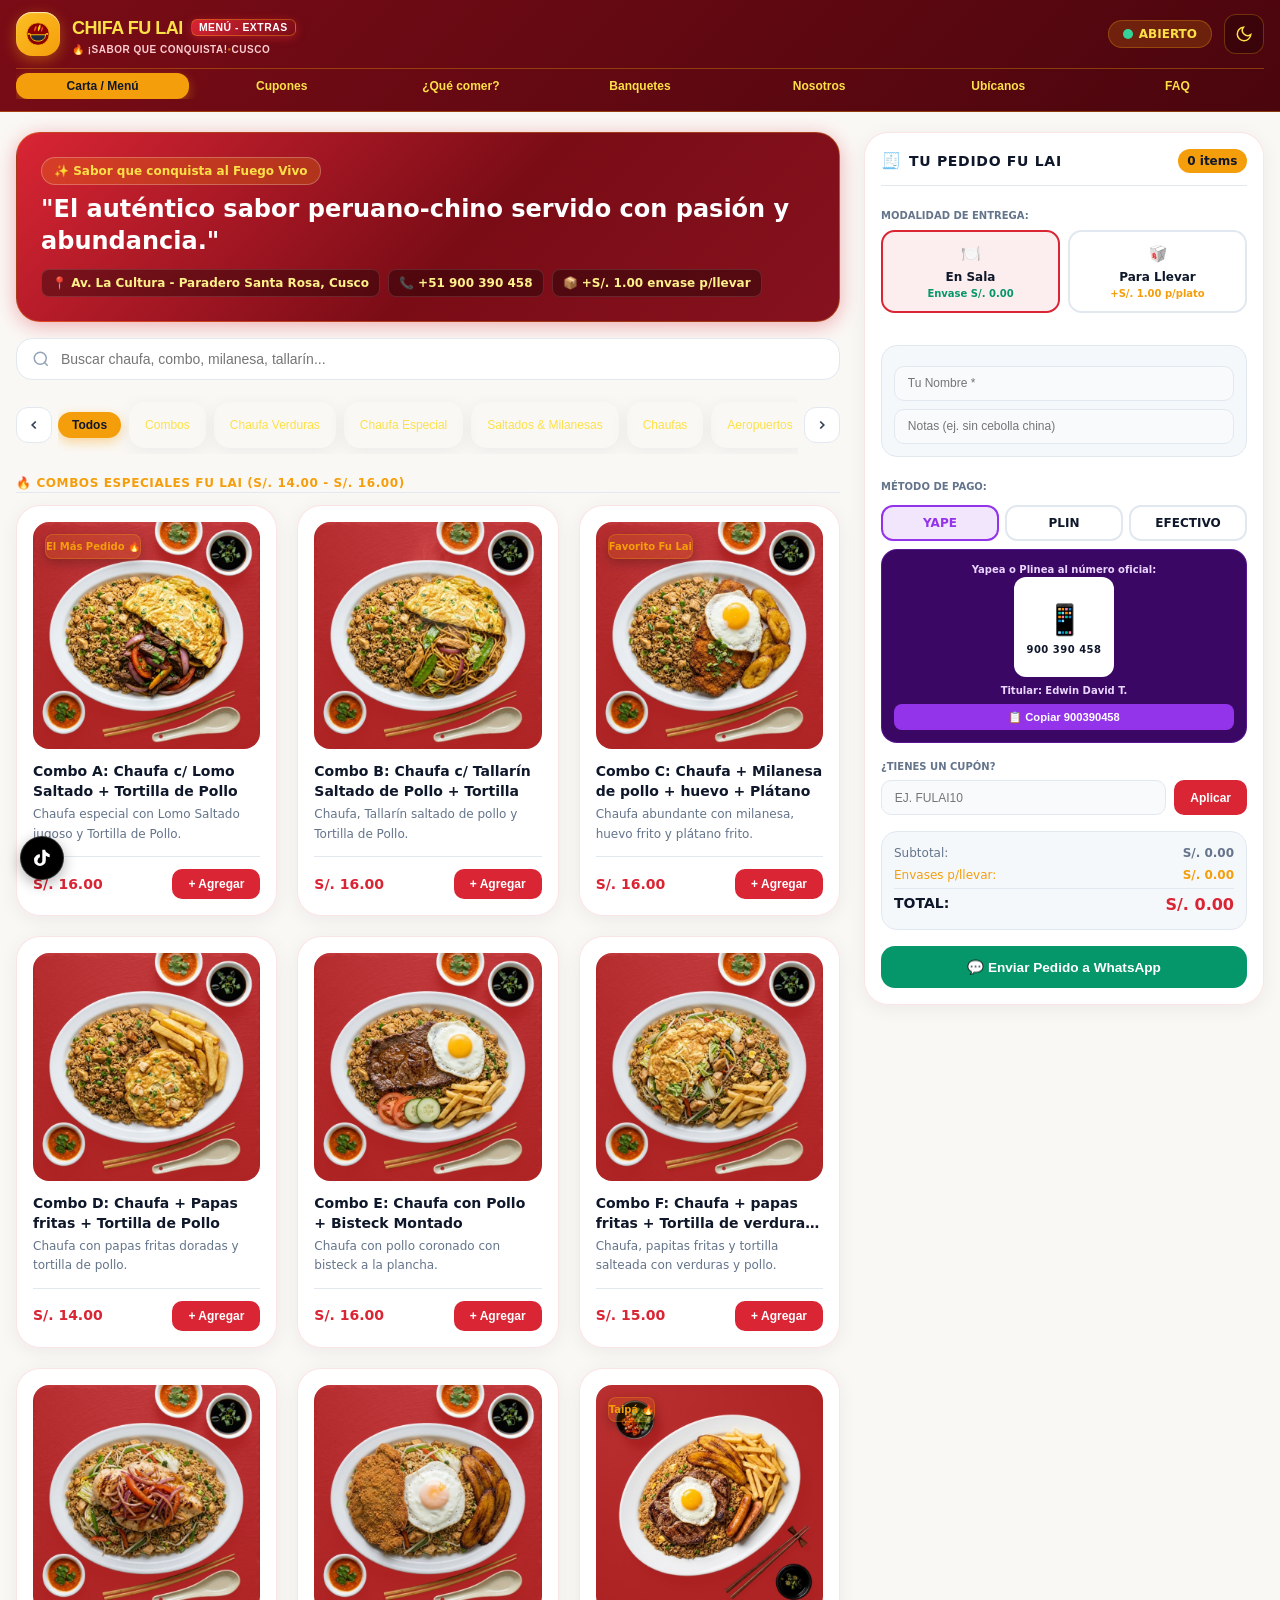
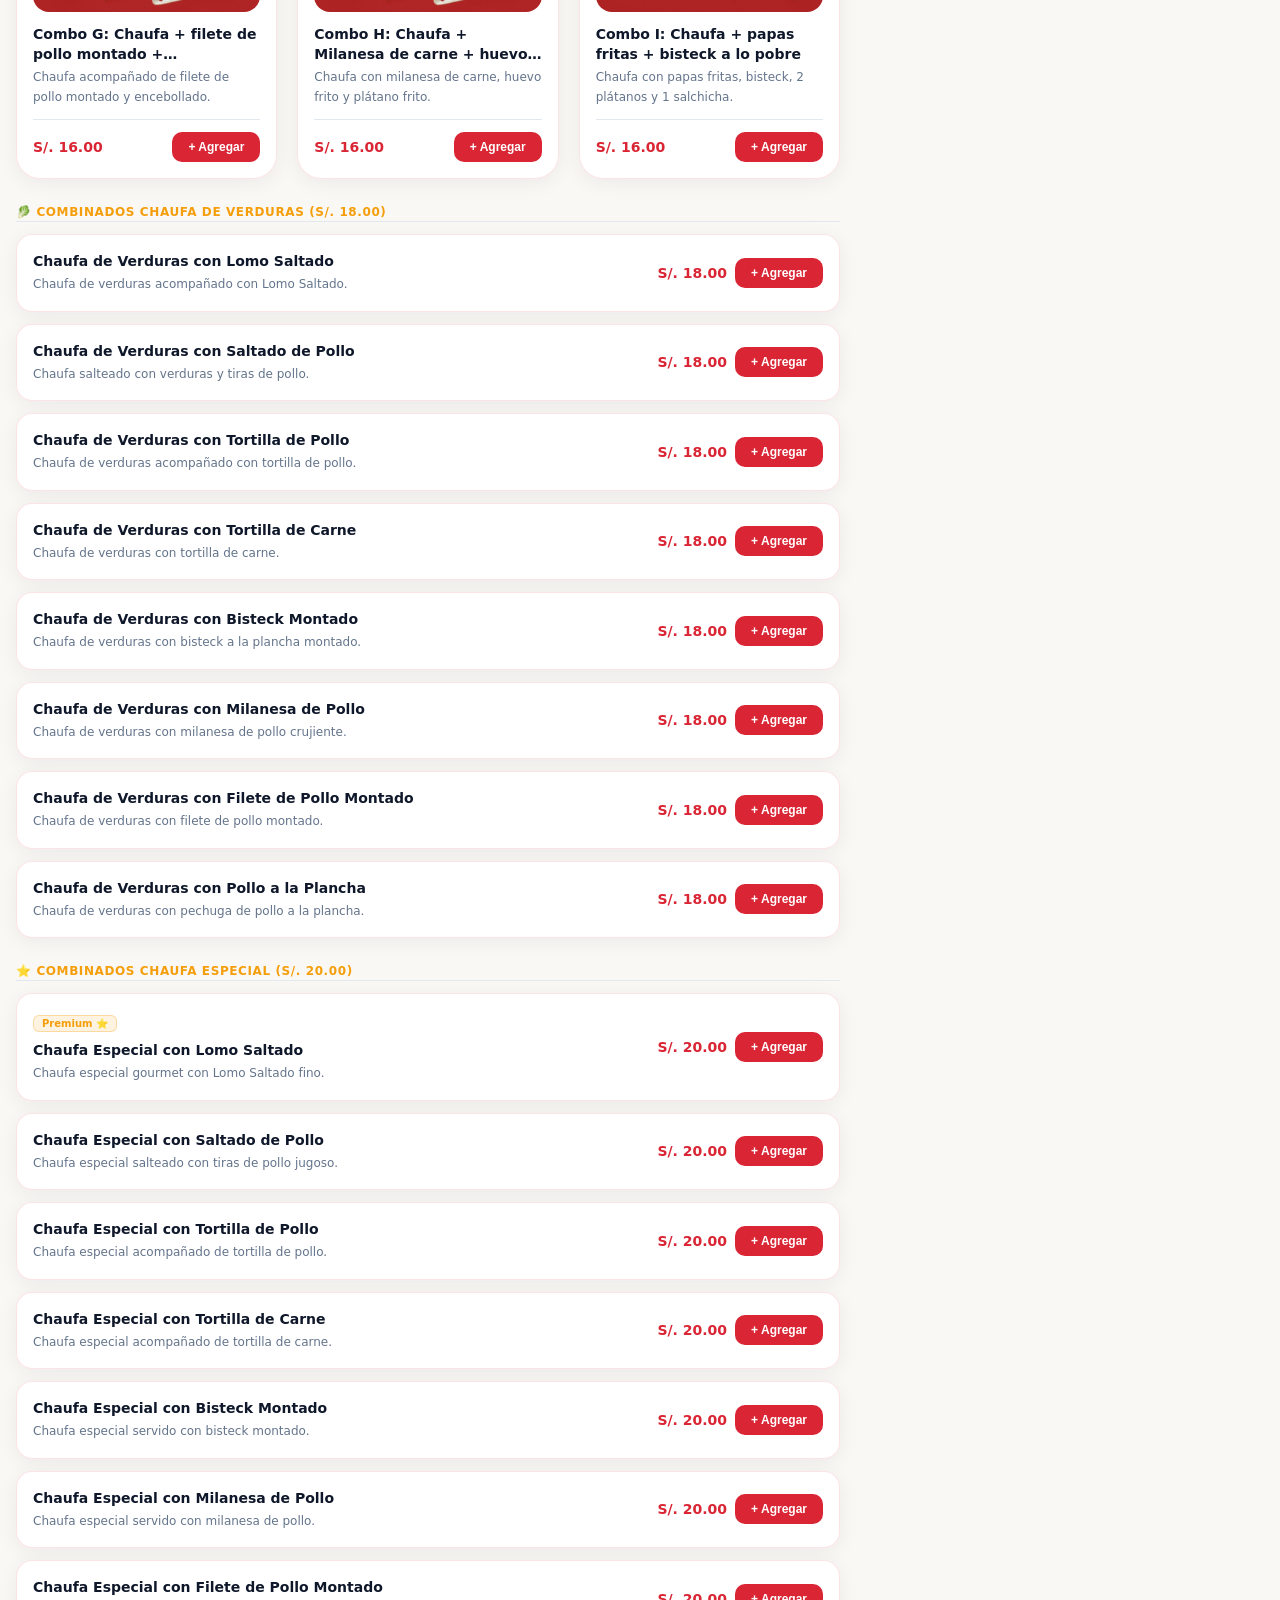
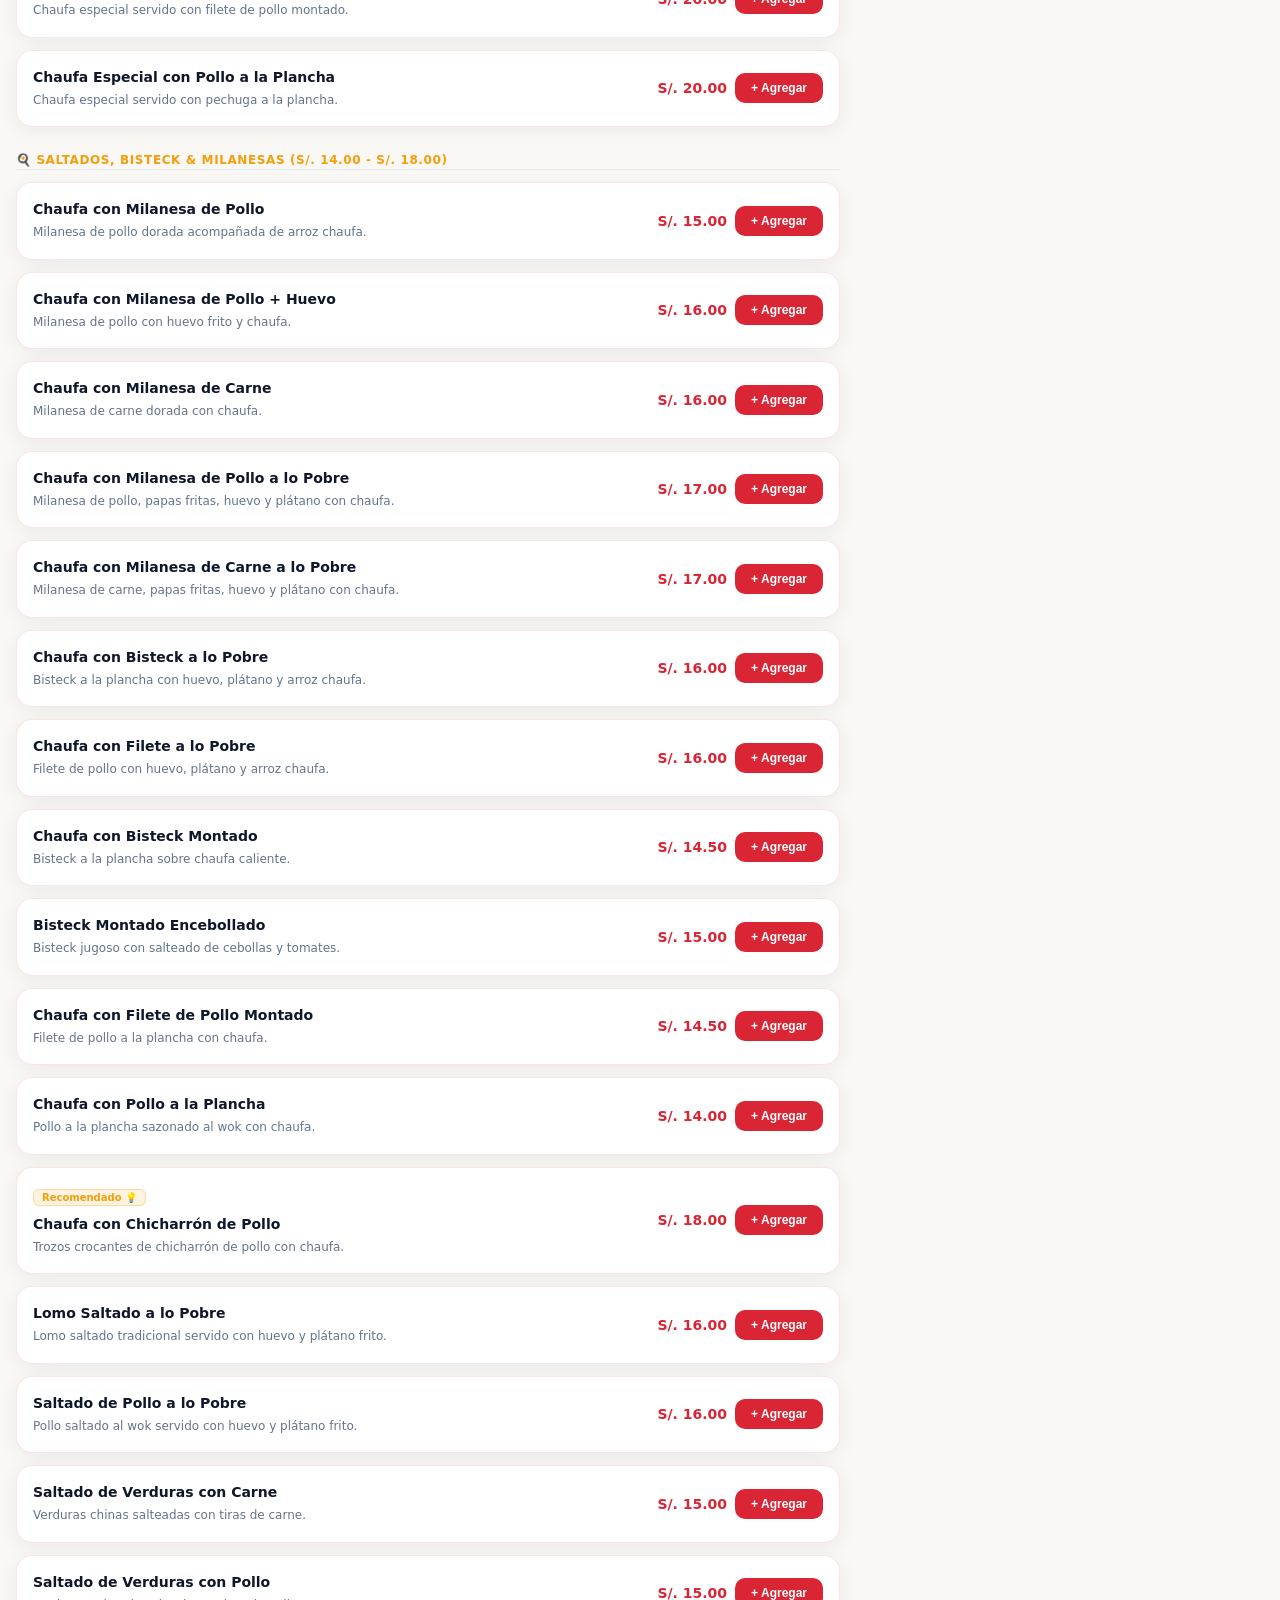
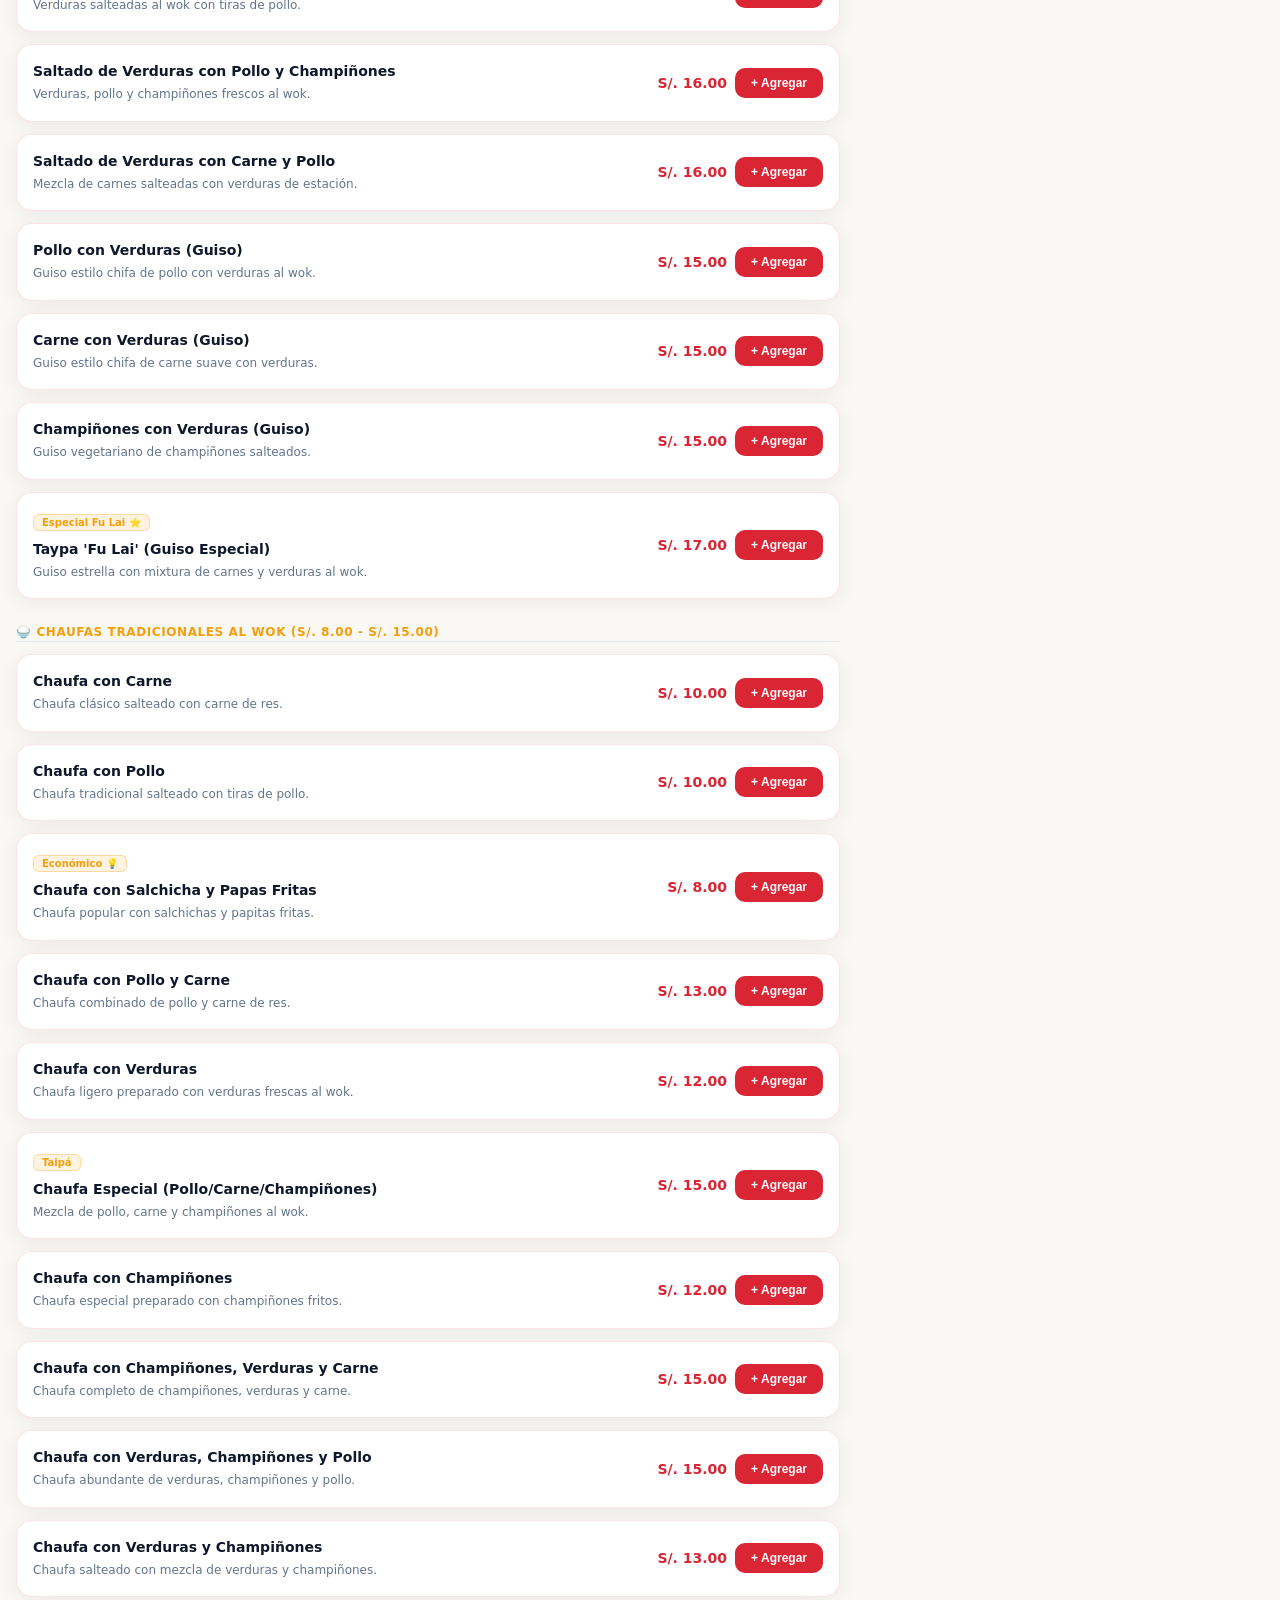
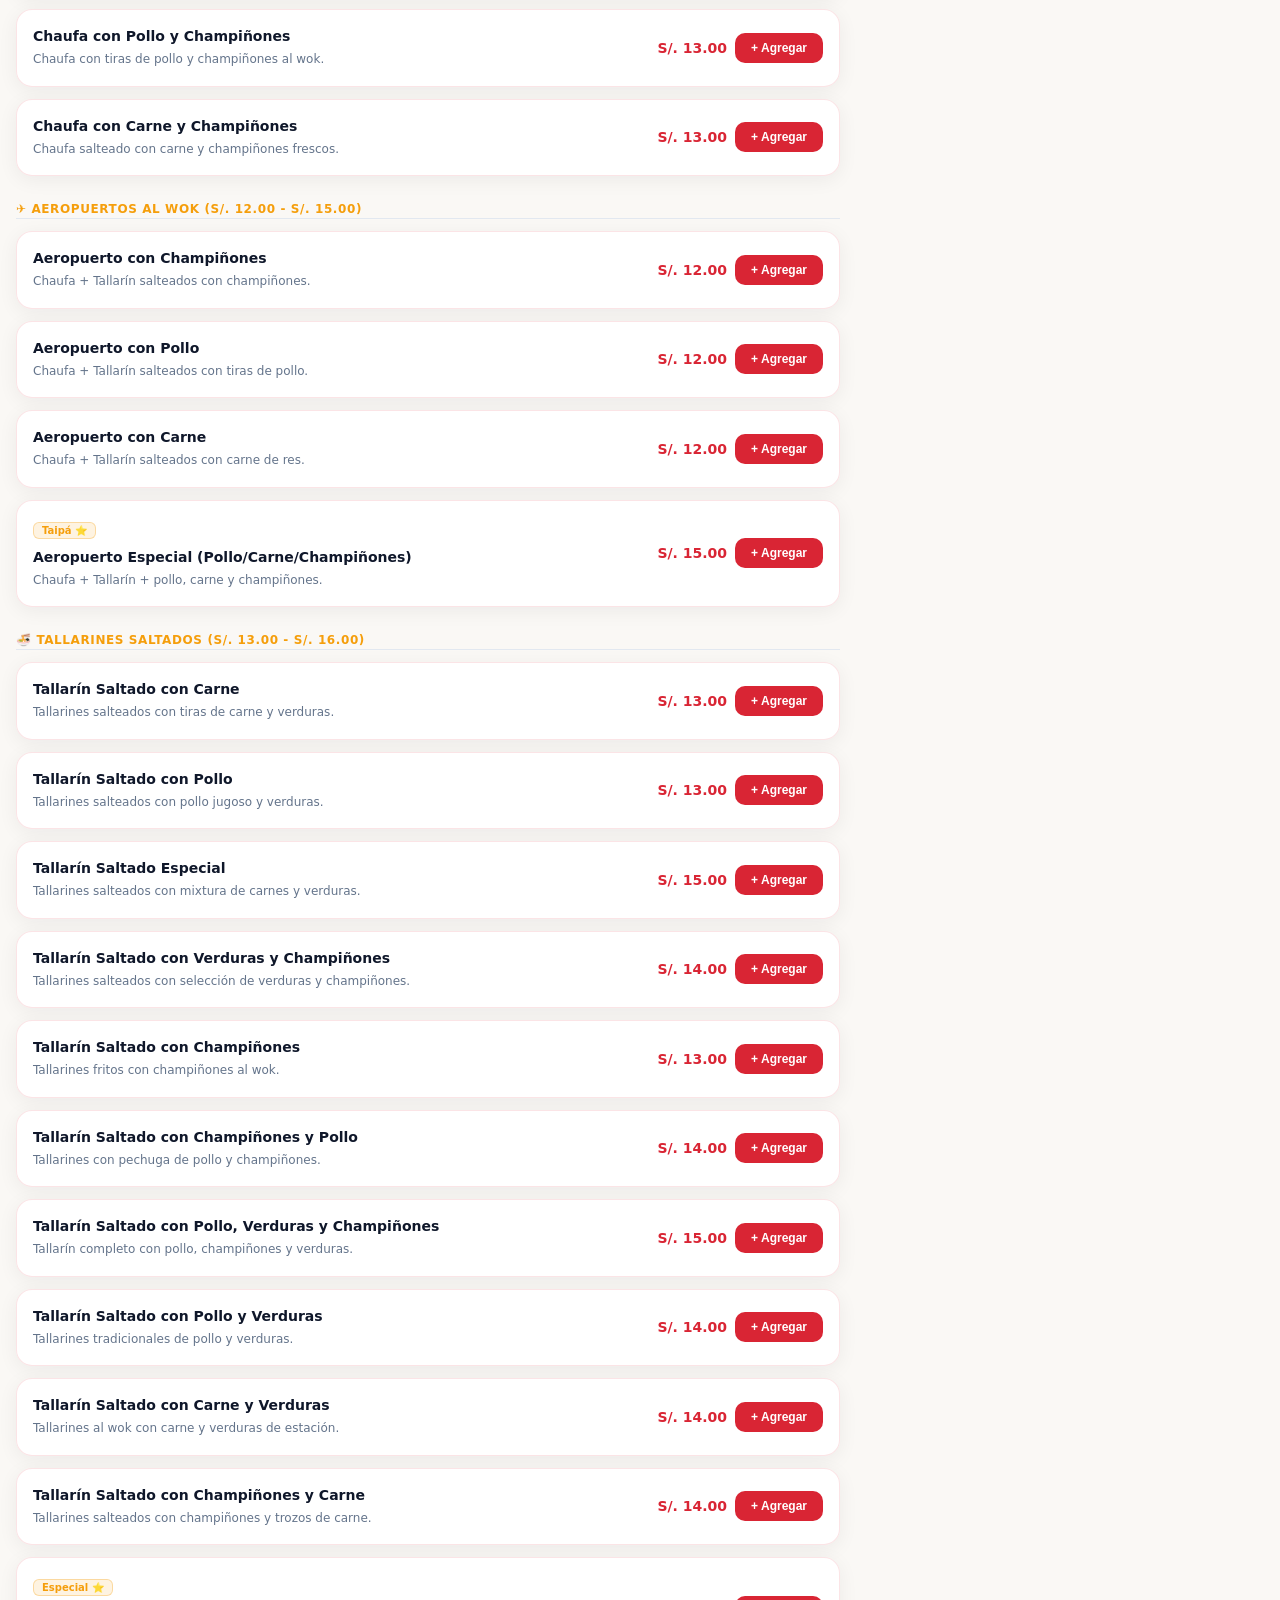
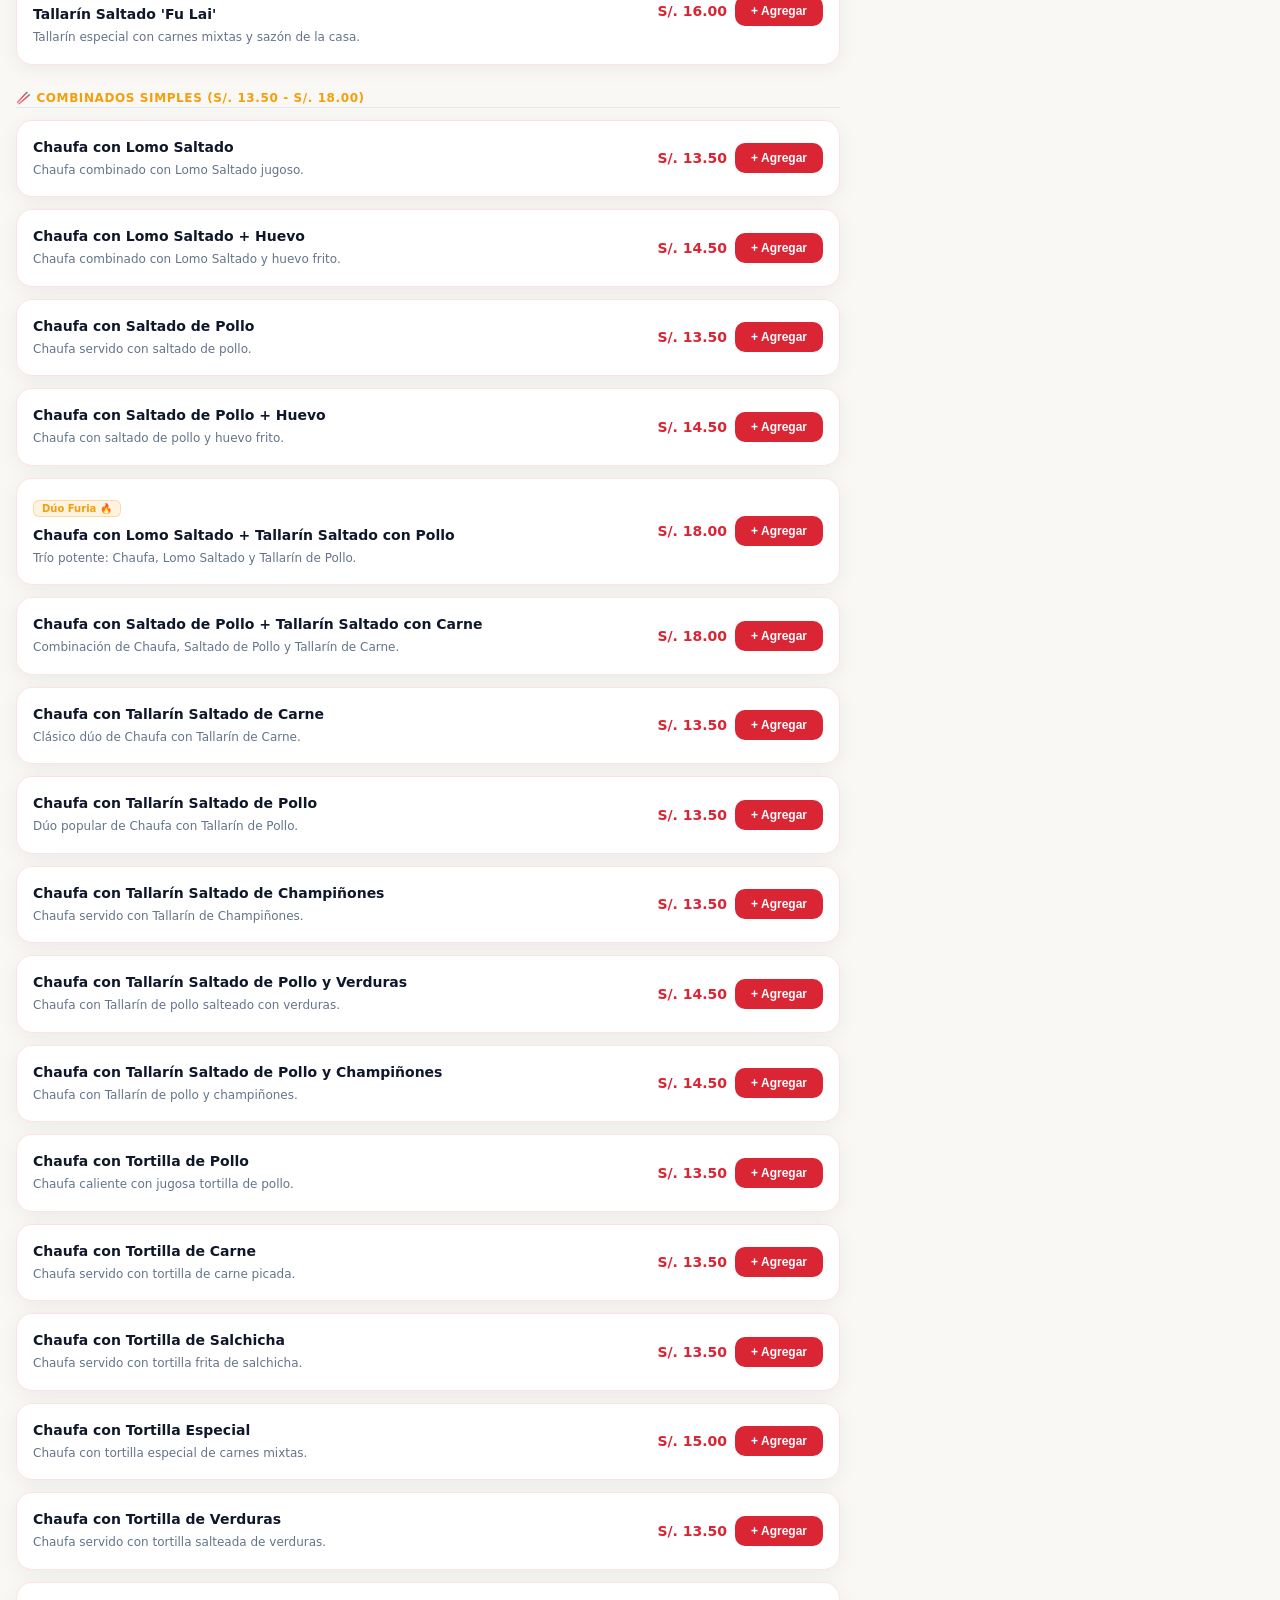
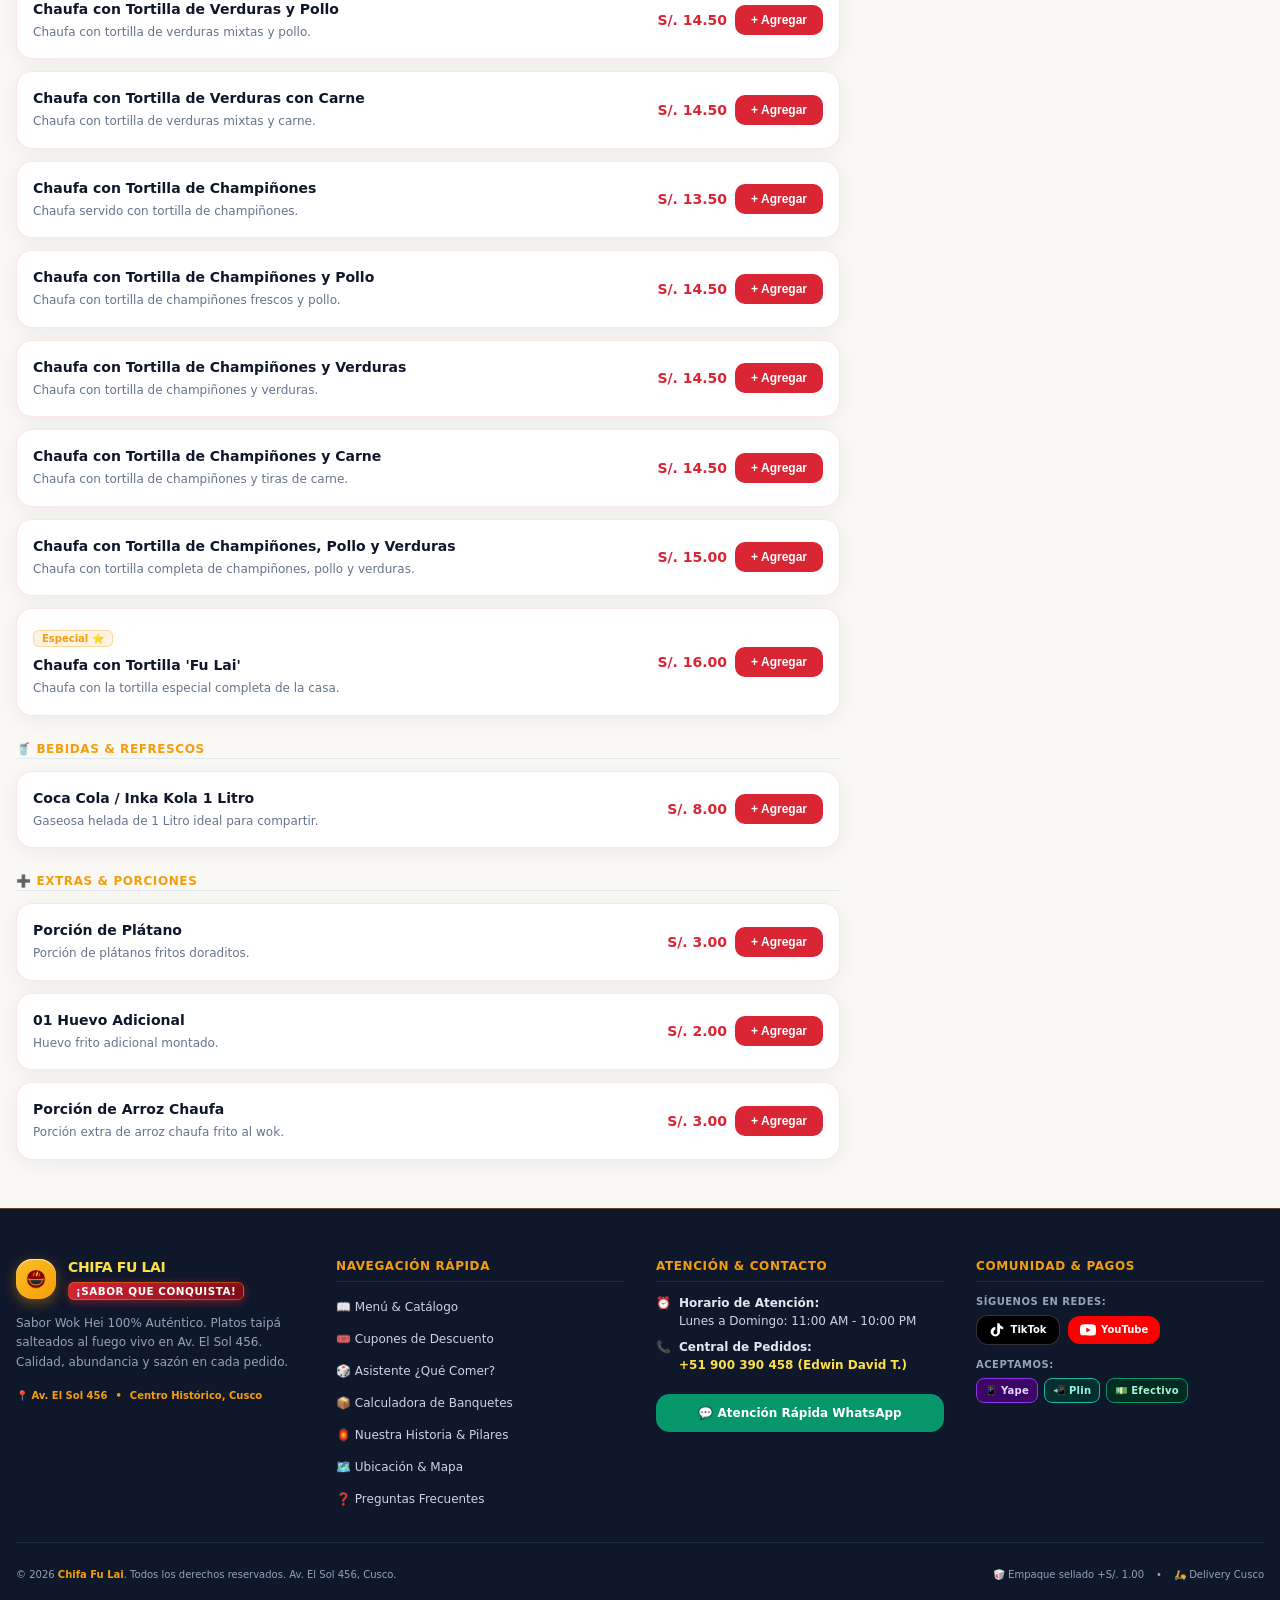
==== commit 3247c680: "Update index.html" ====
--- a/index.html
+++ b/index.html
@@ -55,19 +55,12 @@
         
         <!-- Logo Interactivo y Nombre Comercial -->
         <button type="button" class="flex items-center gap-3 cursor-pointer brand-btn text-left bg-transparent border-0 group" id="brand-logo-btn" aria-label="Ir al inicio de la carta">
-          
-          <!-- Icono SVG del Logo con Wok y Llamas al Fuego -->
+
+          <!-- Logo de la Marca en SVG -->
           <div class="brand-logo-box w-11 h-11 rounded-2xl flex items-center justify-center text-slate-950 flex-shrink-0 relative overflow-hidden">
             <div class="absolute inset-0 brand-logo-shine opacity-0 group-hover:opacity-100 transition-opacity duration-300"></div>
-            
-            <svg class="w-6 h-6 brand-flame-icon text-slate-950 transition-transform duration-300" viewBox="0 0 24 24" fill="none" stroke="currentColor" stroke-width="2" stroke-linecap="round" stroke-linejoin="round" aria-hidden="true">
-              <path d="M8.5 8.5C8 6.5 9 5 10 3.5C11 5 10.5 6.5 10 7.5" stroke="#8B0000" stroke-width="1.8" />
-              <path d="M12 9C11.5 6.5 13 4.5 14.5 3C15.5 5 14.5 7 13.5 8" stroke="#D32F2F" stroke-width="2" />
-              <path d="M15.5 9.5C15 8 16 7 16.5 6" stroke="#8B0000" stroke-width="1.5" />
-              <path d="M3.5 12C3.5 16.5 7.3 20.2 12 20.2C16.7 20.2 20.5 16.5 20.5 12H3.5Z" fill="currentColor" fill-opacity="0.25" />
-              <path d="M3 12H21" stroke-width="2.2" />
-              <path d="M1 11H3M21 11H23" stroke-width="2" />
-            </svg>
+
+            <img src="img/gemini-svg.svg" alt="Logo Chifa Fu Lai" class="w-6 h-6 brand-flame-icon transition-transform duration-300 object-contain" />
           </div>
 
           <!-- Títulos y Eslogan Comercial -->
@@ -76,7 +69,7 @@
               <h1 class="text-base sm-text-lg font-black tracking-tight text-amber-300 m-0 leading-tight group-hover:text-amber-gold transition-colors">
                 CHIFA FU LAI
               </h1>
-              <span class="badge-chifa-glow">Chifa</span>
+              <span class="badge-chifa-glow">Menú - Extras</span>
             </div>
             <p class="text-sub-brand uppercase mt-0-5 flex items-center gap-1.5 m-0 font-extrabold tracking-wider text-micro">
               <span>🔥 ¡SABOR QUE CONQUISTA!</span>
@@ -164,7 +157,7 @@
                 "El auténtico sabor peruano-chino servido con pasión y abundancia."
               </h2>
               <div class="flex flex-wrap gap-2 pt-1 text-xs">
-                <span class="chip-info">📍 Av. El Sol 456, Cusco</span>
+                <span class="chip-info">📍 Av. La Cultura - Paradero Santa Rosa, Cusco</span>
                 <span class="chip-info">📞 +51 900 390 458</span>
                 <span class="chip-info">📦 +S/. 1.00 envase p/llevar</span>
               </div>
@@ -366,7 +359,7 @@
         </section>
 
         <!-- -------------------------------------------------------------- -->
-        <!-- MÓDULO 5: NOSOTROS, HISTORIA Y GARANTÍA DE CALIDAD              -->
+        <!-- MÓDULO 5: NOSOTROS, HISTORIA Y GARANTÍA DE CALIDAD             -->
         <!-- -------------------------------------------------------------- -->
         <section id="sec-nosotros" class="spa-section hidden space-y-5" role="tabpanel" aria-labelledby="tab-btn-sec-nosotros">
           
@@ -381,7 +374,7 @@
             </div>
 
             <p class="text-xs leading-relaxed text-slate-600 dark-text-slate-300 m-0">
-              En <strong class="text-crimson dark-text-amber">Chifa Fu Lai (Av. El Sol 456, Cusco)</strong> nos inspira un propósito claro: <eM>¡Sabor que conquista!</eM>. Combinamos la tradición milenaria del salteado al wok cantonés con los insumos más frescos del valle sagrado y la calidez del servicio cusqueño.
+              En <strong class="text-crimson dark-text-amber">Chifa Fu Lai ( Av. La Cultura - Paradero Santa Rosa con Los Heroes del Cenepa, Cusco)</strong> nos inspira un propósito claro: <em>¡Sabor que conquista!</em>. Combinamos la tradición milenaria del salteado al wok cantonés con los insumos más frescos del valle sagrado y la calidez del servicio cusqueño.
             </p>
 
             <p class="text-xs leading-relaxed text-slate-600 dark-text-slate-300 m-0">
@@ -493,33 +486,33 @@
               <div class="flex items-center gap-3">
                 <div class="w-12 h-12 rounded-2xl bg-crimson-soft text-2xl flex items-center justify-center flex-shrink-0">📍</div>
                 <div>
-                  <span class="badge-chifa-glow">Centro Histórico - Cusco</span>
+                  <span class="badge-chifa-glow">Ubicación - Cusco</span>
                   <h2 class="text-lg font-black text-amber-gold m-0 mt-0.5">¿Dónde Encontrarnos?</h2>
                 </div>
               </div>
               <span class="text-micro font-extrabold px-3 py-1 rounded-full bg-amber-soft text-amber-gold border-amber-trans">
-                Av. El Sol 456, Cusco
+                Inglaterra Mz. O Lt. 8, Cusco
               </span>
             </div>
 
             <!-- Mapa Interactivo Integrado de Google Maps -->
             <div class="relative w-full h-64 rounded-2xl overflow-hidden border shadow-inner">
               <iframe 
-                title="Ubicación Chifa Fu Lai - Av El Sol Cusco"
-                src="https://maps.google.com/maps?q=Av.+El+Sol+456+Cusco&t=&z=16&ie=UTF8&iwloc=&output=embed" 
+                title="Ubicación Chifa Fu Lai - Cusco"
+                src="https://www.google.com/maps/embed?pb=!1m18!1m12!1m3!1d407.73539167539525!2d-71.92070502955528!3d-13.532238891051623!2m3!1f0!2f0!3f0!3m2!1i1024!2i768!4f13.1!3m3!1m2!1s0x916e7f9cb44b4a73%3A0x218f977320d52581!2sChifa%20Fu%20Lai%20-%20Cusco!5e0!3m2!1ses-419!2spe!4v1794154617581!5m2!1ses-419!2spe" 
                 class="w-full h-full border-0" 
                 allowfullscreen="" 
                 loading="lazy" 
-                referrerpolicy="no-referrer-when-downgrade">
+                referrerpolicy="strict-origin-when-cross-origin">
               </iframe>
             </div>
 
             <!-- Enlaces de Navegación Rápida -->
             <div class="grid grid-cols-2 sm-grid-cols-4 gap-2 pt-1">
-              <a href="https://maps.google.com/?q=Av.+El+Sol+456+Cusco" target="_blank" rel="noopener noreferrer" class="btn-primary-link text-center">
+              <a href="https://www.google.com/maps/place/Inglaterra+Mz.O+-+Lt.8,+Cusco+08004/@-13.5322857,-71.9221073,266m/data=!3m2!1e3!4b1!4m6!3m5!1s0x916e7f3a35f9794d:0x1e3bd292b1072e28!8m2!3d-13.532287!4d-71.9208896!16s%2Fg%2F11yybfmjh0" target="_blank" rel="noopener noreferrer" class="btn-primary-link text-center">
                 🗺️ Google Maps
               </a>
-              <a href="https://waze.com/ul?q=Av%20El%20Sol%20456%20Cusco" target="_blank" rel="noopener noreferrer" class="btn-primary-link bg-slate-800 text-center">
+              <a href="https://waze.com/ul?q=Inglaterra%20Mz.O%20Lt.8%20Cusco" target="_blank" rel="noopener noreferrer" class="btn-primary-link bg-slate-800 text-center">
                 🚗 Abrir en Waze
               </a>
               <a href="https://wa.me/51900390458?text=Hola,%20quisiera%20pedir%20para%20recoger%20en%20el%20local" target="_blank" rel="noopener noreferrer" class="btn-emerald-link text-center">
@@ -541,19 +534,19 @@
               <div class="info-block flex items-start gap-3 p-3.5 rounded-2xl bg-slate-soft border">
                 <span class="text-xl flex-shrink-0">🏢</span>
                 <div class="space-y-0.5">
-                  <h4 class="text-xs font-black text-slate-900 dark-text-slate-100 m-0">Ubicación Estratégica</h4>
+                  <h4 class="text-xs font-black text-slate-900 dark-text-slate-100 m-0">Ubicación Principal</h4>
                   <p class="text-micro text-slate-500 m-0 leading-relaxed">
-                    Nos encontramos en la emblemática Av. El Sol N° 456. Reconocerás fácilmente la fachada por nuestro letrero luminoso iluminado Chifa Fu Lai.
+                    Nos encontramos en Inglaterra Mz. O Lt. 8, Cusco (08004). Reconocerás fácilmente nuestro local por el letrero luminoso de Chifa Fu Lai.
                   </p>
                 </div>
               </div>
 
               <div class="info-block flex items-start gap-3 p-3.5 rounded-2xl bg-slate-soft border">
-                <span class="text-xl flex-shrink-0">🏛️</span>
+                <span class="text-xl flex-shrink-0">📍</span>
                 <div class="space-y-0.5">
                   <h4 class="text-xs font-black text-slate-900 dark-text-slate-100 m-0">Puntos de Referencia Cercanos</h4>
                   <p class="text-micro text-slate-500 m-0 leading-relaxed">
-                    A pocas cuadras de la Plaza de Armas del Cusco y frente a la zona financiera y cultural de Av. El Sol.
+                    Ubicados en la Urb. Inglaterra, con acceso fluido para transporte público, taxis y pedidos directos a domicilio.
                   </p>
                 </div>
               </div>
@@ -563,7 +556,7 @@
                 <div class="space-y-0.5">
                   <h4 class="text-xs font-black text-slate-900 dark-text-slate-100 m-0">Estacionamiento y Recojo Rápido</h4>
                   <p class="text-micro text-slate-500 m-0 leading-relaxed">
-                    Zona accesible para detención rápida de vehículos y motos de delivery en las inmediaciones.
+                    Zona accesible para estacionamiento temporal y recojo directo de pedidos para llevar o unidades de delivery.
                   </p>
                 </div>
               </div>
@@ -588,7 +581,7 @@
                   <span class="text-crimson dark-text-amber">11:00 AM – 10:00 PM</span>
                 </div>
                 <p class="text-micro text-slate-500 m-0 pt-1 border-t border-amber-trans">
-                  💡 <strong>Tip Fu Lai:</strong> Durante el almuerzo o cena en horas punta (1:00 PM - 3:00 PM / 7:30 PM - 9:00 PM), haz tu pedido por WhatsApp para agilizar tu pedido.
+                  💡 <strong>Tip Fu Lai:</strong> Durante horas punta (1:00 PM - 3:00 PM / 7:30 PM - 9:00 PM), haz tu pedido por WhatsApp para agilizar tu atención.
                 </p>
               </div>
             </div>
@@ -877,7 +870,7 @@
   </main>
 
   <!-- ==================================================================== -->
-  <!-- PIE DE PÁGINA PRINCIPAL (HTML5 SEMÁNTICO Y PURO)                      -->
+  <!-- PIE DE PÁGINA PRINCIPAL                -->
   <!-- ==================================================================== -->
   <footer class="main-footer">
     <div class="footer-container">
@@ -889,14 +882,7 @@
         <div class="footer-col">
           <div class="footer-brand-header">
             <div class="brand-logo-box">
-              <svg class="brand-flame-icon" viewBox="0 0 24 24" fill="none" stroke="currentColor" stroke-width="2" stroke-linecap="round" stroke-linejoin="round">
-                <path d="M8.5 8.5C8 6.5 9 5 10 3.5C11 5 10.5 6.5 10 7.5" stroke="#8B0000" stroke-width="1.8" />
-                <path d="M12 9C11.5 6.5 13 4.5 14.5 3C15.5 5 14.5 7 13.5 8" stroke="#D32F2F" stroke-width="2" />
-                <path d="M15.5 9.5C15 8 16 7 16.5 6" stroke="#8B0000" stroke-width="1.5" />
-                <path d="M3.5 12C3.5 16.5 7.3 20.2 12 20.2C16.7 20.2 20.5 16.5 20.5 12H3.5Z" fill="currentColor" fill-opacity="0.25" />
-                <path d="M3 12H21" stroke-width="2.2" />
-                <path d="M1 11H3M21 11H23" stroke-width="2" />
-              </svg>
+              <img src="img/gemini-svg.svg" alt="Logo Chifa Fu Lai" class="brand-flame-icon" />
             </div>
             <div class="footer-brand-title">
               <h3>CHIFA FU LAI</h3>
@@ -1150,16 +1136,9 @@
   <div id="floating-actions" class="floating-actions-container">
     
     <!-- Botón Flotante 1: TikTok -->
-    <a href="https://www.tiktok.com/@chifa.fulai" target="_blank" rel="noopener noreferrer" class="floating-btn btn-tiktok" aria-label="Síguenos en TikTok">
+    <a href="https://www.tiktok.com/@chifa.fu.lai8" target="_blank" rel="noopener noreferrer" class="floating-btn btn-tiktok" aria-label="Síguenos en TikTok">
       <svg class="w-5 h-5 fill-current" viewBox="0 0 24 24">
         <path d="M19.59 6.69a4.83 4.83 0 0 1-3.77-4.25V2h-3.45v13.67a2.89 2.89 0 1 1-5.2-1.74 2.89 2.89 0 0 1 2.31-2.83V7.58a7.07 7.07 0 0 0-4.43 1.48 7.07 7.07 0 0 0-2.6 5.56 7.07 7.07 0 0 0 7.07 7.07 7.07 7.07 0 0 0 7.07-7.07V9.42a7.68 7.68 0 0 0 4.67 1.54V7.51a4.8 4.8 0 0 1-1.67-.82z"/>
-      </svg>
-    </a>
-
-    <!-- Botón Flotante 2: YouTube -->
-    <a href="https://www.youtube.com/@chifa.fulai" target="_blank" rel="noopener noreferrer" class="floating-btn btn-youtube" aria-label="Canal de YouTube">
-      <svg class="w-5 h-5 fill-current" viewBox="0 0 24 24">
-        <path d="M23.498 6.186a3.016 3.016 0 0 0-2.122-2.136C19.505 3.545 12 3.545 12 3.545s-7.505 0-9.377.505A3.017 3.017 0 0 0 .502 6.186C0 8.07 0 12 0 12s0 3.93.502 5.814a3.016 3.016 0 0 0 2.122 2.136c1.871.505 9.376.505 9.376.505s7.505 0 9.377-.505a3.015 3.015 0 0 0 2.122-2.136C24 15.93 24 12 24 12s0-3.93-.502-5.814zM9.545 15.568V8.432L15.818 12l-6.273 3.568z"/>
       </svg>
     </a>
 
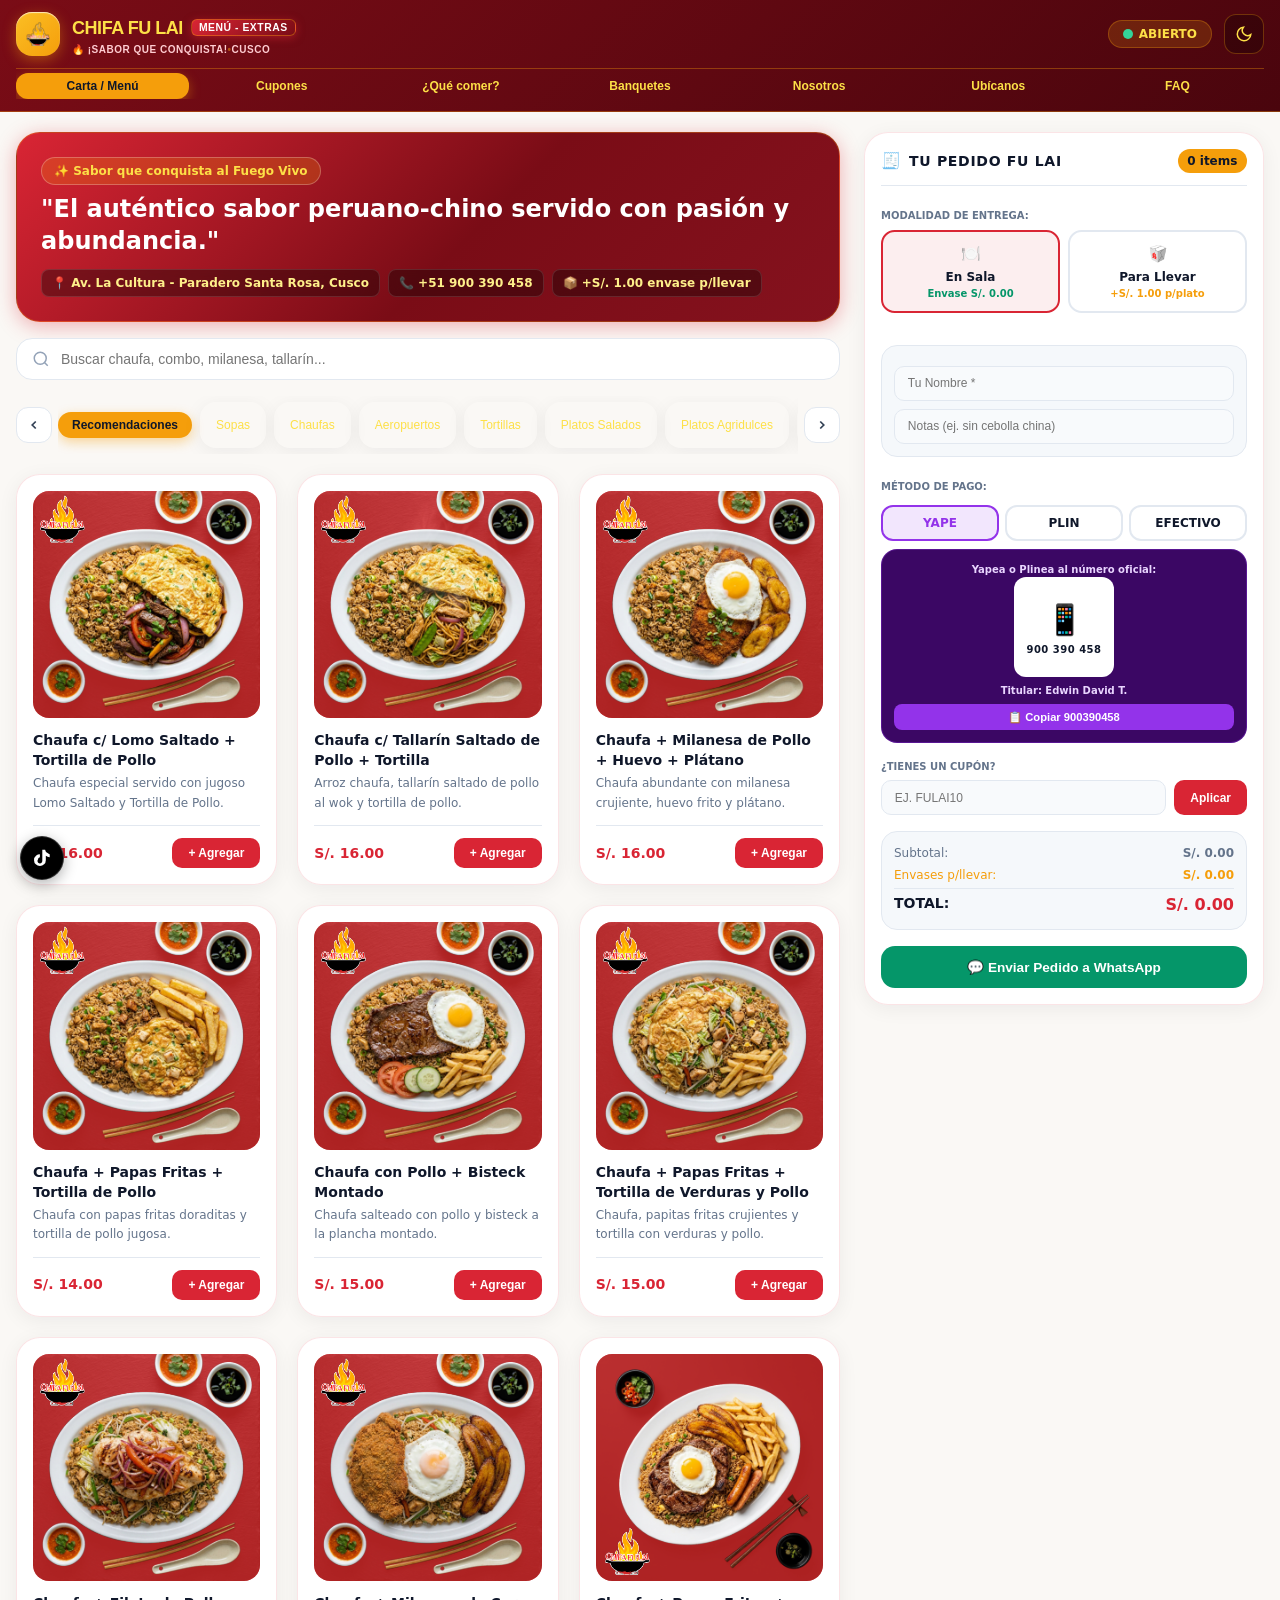
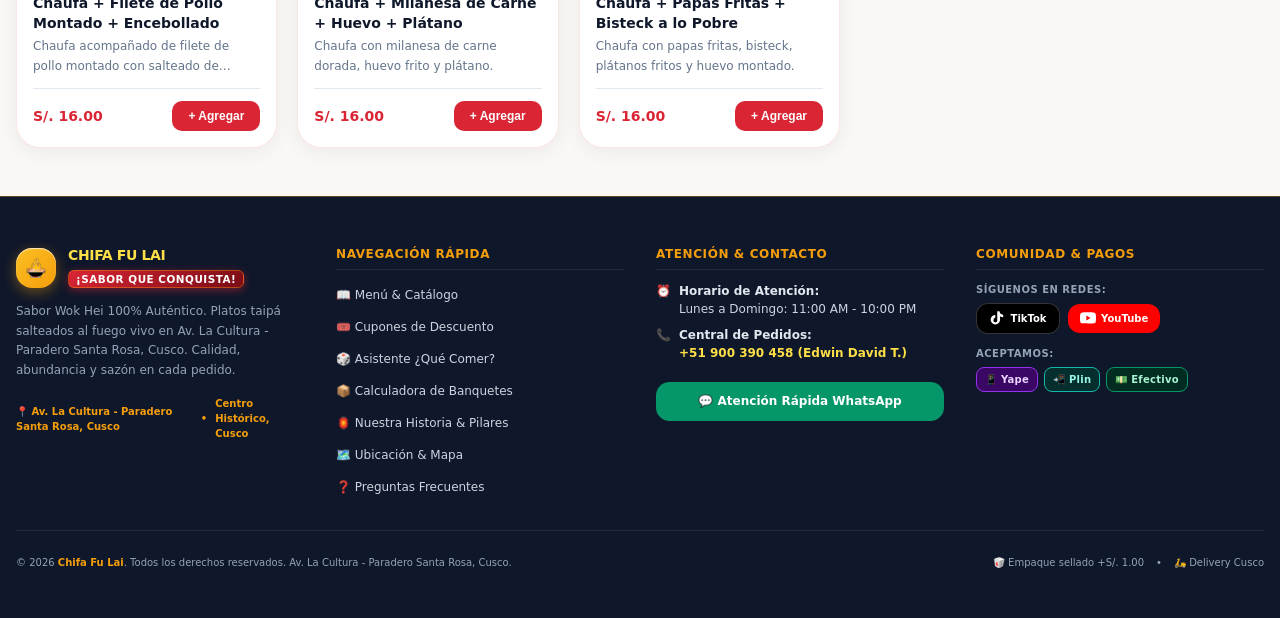
==== commit 74d2755d: "Update index.html" ====
--- a/index.html
+++ b/index.html
@@ -2,8 +2,8 @@
      PROYECTO: CHIFA FU LAI - CARTA DIGITAL & SISTEMA DE PEDIDOS
      ARCHIVO: index.html (Estructura HTML5 Principal - SPA)
      VERSIÓN: 2.0.0 (Edición Chifa Fu Lai 100% Completa)
-     AUTOR: Chifa Fu Lai - Equipo de Desarrollo Web
-     UBICACIÓN: Av. El Sol 456, Centro Histórico, Cusco, Perú
+     AUTOR: LUIS MIGUEL VERDE GUILLEN - Equipo de Desarrollo Web
+     UBICACIÓN: Av. La Cultura - Paradero Santa Rosa, Cusco PERÚ
      DESCRIPCIÓN: Interfaz web responsive Single Page Application (SPA) 
                   diseñada para ventas y pedidos directos por WhatsApp.
                   Incluye catálogo dinámico de productos, cupones de descuento,
@@ -23,9 +23,9 @@
   <meta http-equiv="Content-Security-Policy" content="default-src 'self'; script-src 'self' 'unsafe-inline'; style-src 'self' 'unsafe-inline' https://fonts.googleapis.com; font-src 'self' https://fonts.gstatic.com; img-src 'self' data: https://placehold.co https://*.google.com https://*.gstatic.com; frame-src 'self' https://maps.google.com https://www.google.com https://*.google.com; connect-src 'self';" />
 
   <!-- METADATOS SEO Y OPEN GRAPH (SOCIAL MEDIA PREVIEWS) -->
-  <meta name="description" content="Carta digital y sistema de pedidos al wok del restaurante Chifa Fu Lai en Cusco, Av. El Sol 456. ¡Sabor que conquista con platos taipá salteados al fuego vivo!" />
+  <meta name="description" content="Carta digital y sistema de pedidos al wok del restaurante Chifa Fu Lai en Cusco, Av. La Cultura - Paradero Santa Rosa, Cusco ¡Sabor que conquista con platos taipá salteados al fuego vivo!" />
   <meta property="og:title" content="CHIFA FU LAI - Carta Digital & Pedidos | Cusco" />
-  <meta property="og:description" content="¡Sabor que conquista! Chaufas, Combos, Tallarines y Banquetes en Av. El Sol 456, Cusco." />
+  <meta property="og:description" content="¡Sabor que conquista! Chaufas, Combos, Tallarines y Banquetes en Av. La Cultura - Paradero Santa Rosa, Cusco" />
   <meta property="og:image" content="img/combos/combo-a.jpg" />
   <meta property="og:type" content="website" />
   <meta property="og:locale" content="es_PE" />
@@ -100,7 +100,7 @@
           <span id="text-mobile">ABIERTO (11:00 AM - 10:00 PM)</span>
         </div>
         <span class="text-xs font-medium text-amber-200">
-          📍 Av. El Sol 456
+          📍 Av. La Cultura - Paradero Santa Rosa, Cusco
         </span>
       </div>
 
@@ -639,7 +639,7 @@
                   <span class="faq-arrow text-amber">▼</span>
                 </div>
                 <div class="faq-answer text-xs text-slate-500 pt-2 border-t border-slate-200 dark-text-slate-300 mt-2">
-                  El envase térmico sellado para llevar tiene un costo adicional de <strong>S/. 1.00 por plato principal o combo</strong>. Para consumo en nuestro salón en Av. El Sol 456, el costo de vajilla es <strong>S/. 0.00</strong>.
+                  El envase térmico sellado para llevar tiene un costo adicional de <strong>S/. 1.00 por plato principal o combo</strong>. Para consumo en nuestro salón en Av. La Cultura - Paradero Santa Rosa, Cusco, el costo de vajilla es <strong>S/. 0.00</strong>.
                 </div>
               </div>
 
@@ -890,10 +890,10 @@
             </div>
           </div>
           <p class="footer-brand-desc">
-            Sabor Wok Hei 100% Auténtico. Platos taipá salteados al fuego vivo en Av. El Sol 456. Calidad, abundancia y sazón en cada pedido.
+            Sabor Wok Hei 100% Auténtico. Platos taipá salteados al fuego vivo en Av. La Cultura - Paradero Santa Rosa, Cusco. Calidad, abundancia y sazón en cada pedido.
           </p>
           <div class="footer-brand-location">
-            <span>📍 Av. El Sol 456</span>
+            <span>📍 Av. La Cultura - Paradero Santa Rosa, Cusco</span>
             <span>•</span>
             <span>Centro Histórico, Cusco</span>
           </div>
@@ -970,7 +970,7 @@
       <!-- SUB-FOOTER: DERECHOS DE AUTOR Y NOTAS LEGALES -->
       <div class="sub-footer">
         <p class="copyright-text">
-          © 2026 <strong>Chifa Fu Lai</strong>. Todos los derechos reservados. Av. El Sol 456, Cusco.
+          © 2026 <strong>Chifa Fu Lai</strong>. Todos los derechos reservados. Av. La Cultura - Paradero Santa Rosa, Cusco.
         </p>
         <div class="footer-extra-info">
           <span>🥡 Empaque sellado +S/. 1.00</span>
--- a/style/style.css
+++ b/style/style.css
@@ -224,6 +224,7 @@
 .line-clamp-2 {
   display: -webkit-box;
   -webkit-line-clamp: 2;
+  line-clamp: 2;
   -webkit-box-orient: vertical;
   overflow: hidden;
 }
@@ -267,7 +268,7 @@
 .bg-crimson-soft { background-color: rgba(217, 37, 52, 0.12); }
 .bg-amber-soft { background-color: rgba(245, 158, 11, 0.12); }
 .bg-amber-trans { background-color: rgba(245, 158, 11, 0.18); }
-.bg-gradient-gold { background: linear-gradient(135deg, #FBBF24, #F59E0B); }
+.bg-gradient-gold { background: linear-gradient(135deg, #fb2424, #F59E0B); }
 .bg-black-25 { background-color: rgba(0, 0, 0, 0.25); }
 .bg-slate-50 { background-color: var(--slate-50); }
 .bg-slate-100 { background-color: var(--slate-100); }
@@ -1462,4 +1463,4 @@
   .main-footer {
     padding-bottom: 5.5rem;
   }
-}+}
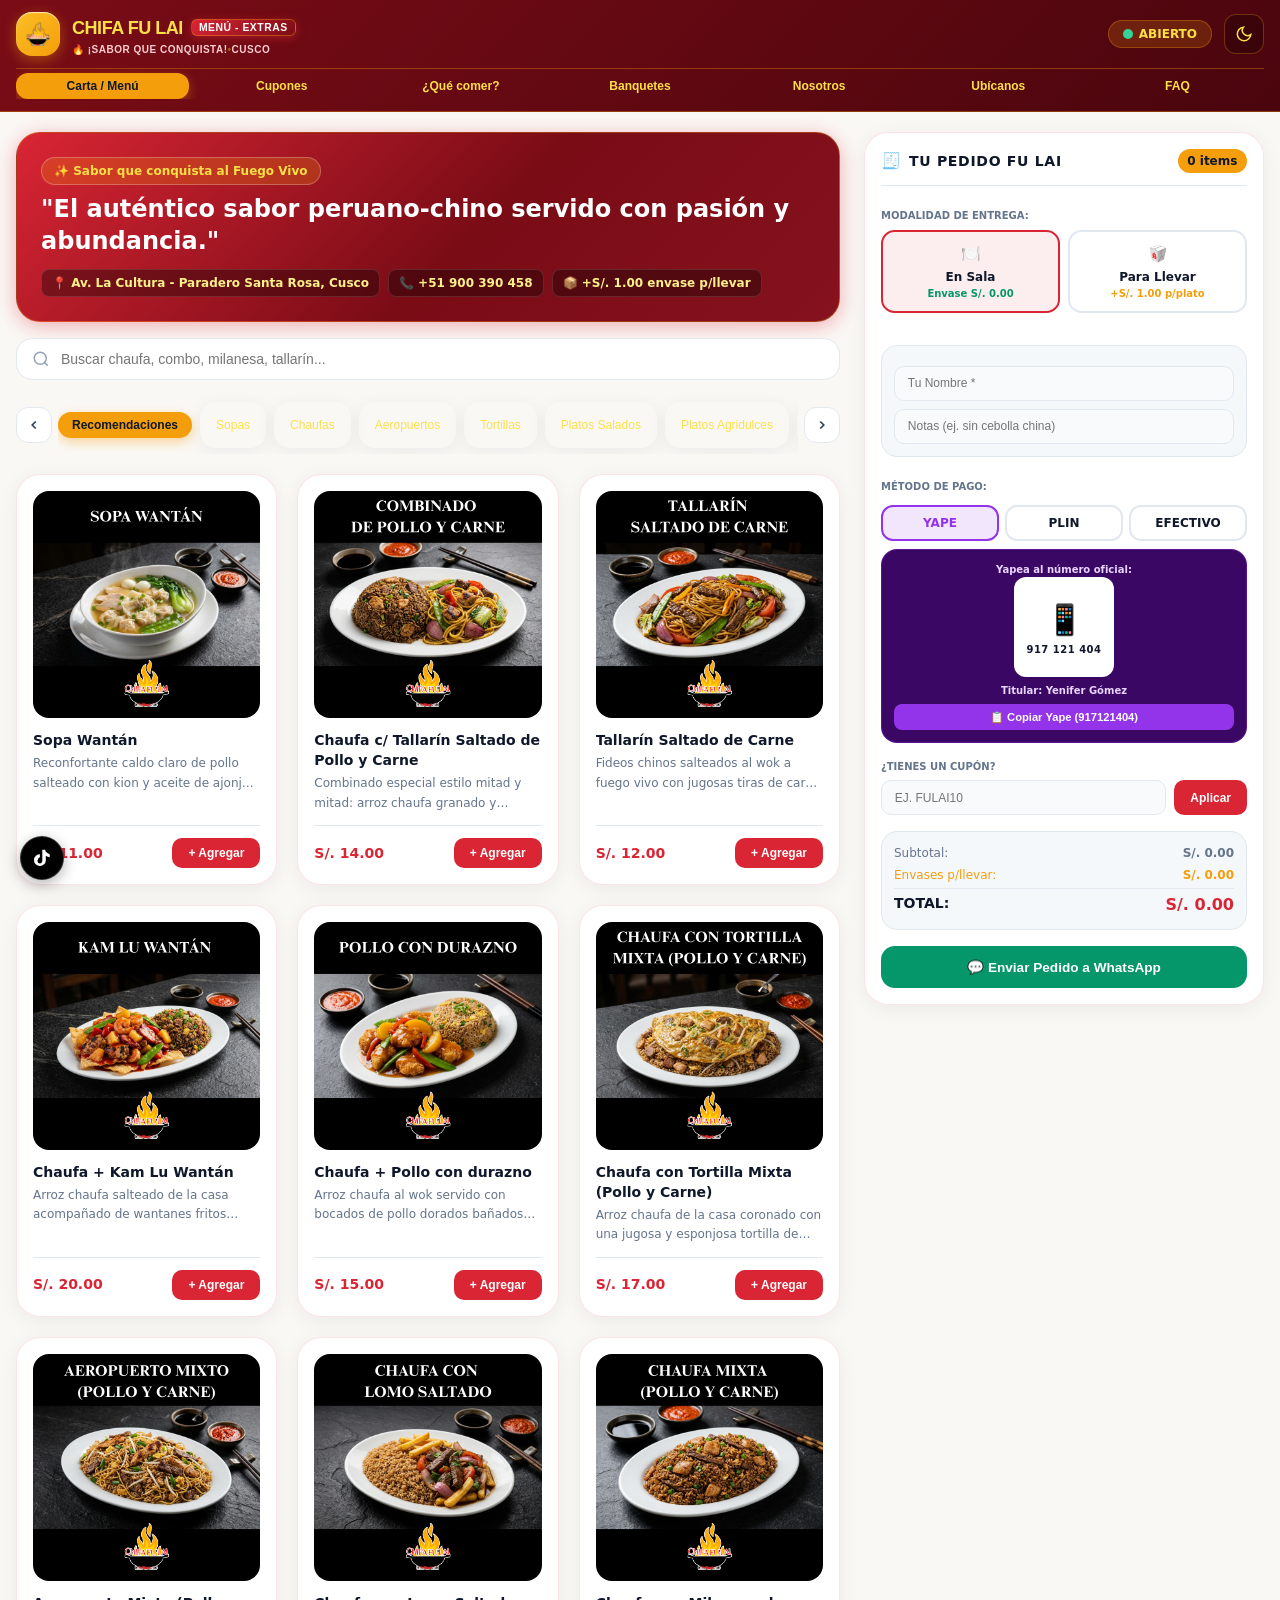
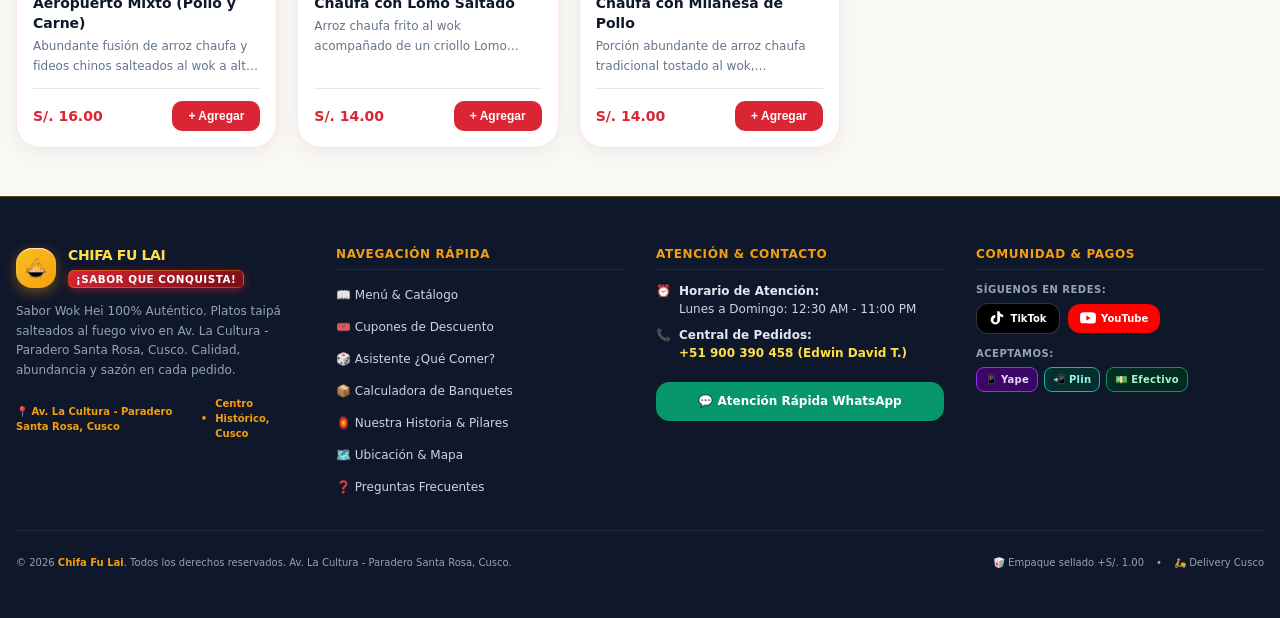
==== commit 1cc9cdd7: "Update index.html" ====
--- a/index.html
+++ b/index.html
@@ -97,7 +97,7 @@
       <div class="mt-2-5 sm-hidden flex items-center justify-between text-xs border-t-amber pt-2">
         <div id="status-badge-mobile" class="inline-flex items-center gap-1-5 px-2-5 py-0-5 rounded-full text-xs font-bold bg-amber-trans text-amber-200 border-amber-trans">
           <span id="dot-mobile" class="w-2 h-2 rounded-full bg-emerald-400"></span>
-          <span id="text-mobile">ABIERTO (11:00 AM - 10:00 PM)</span>
+          <span id="text-mobile">ABIERTO (12:30 AM - 11:00 PM)</span>
         </div>
         <span class="text-xs font-medium text-amber-200">
           📍 Av. La Cultura - Paradero Santa Rosa, Cusco
@@ -232,11 +232,11 @@
 
             <div class="flex items-center justify-between gap-4 p-3.5 rounded-2xl bg-amber-soft border-amber-trans">
               <div class="space-y-1 flex-1">
-                <h3 class="text-sm font-black m-0">Combo A: Chaufa c/ Lomo Saltado + Tortilla</h3>
+                <h3 class="text-sm font-black m-0">PROMOCIÓN: Chaufa c/ Lomo Saltado + Tortilla</h3>
                 <p class="text-xs text-slate-500 m-0">Pide hoy y obtén porción adicional de plátano frito gratis.</p>
                 <div class="mt-2 flex items-center gap-2">
-                  <span class="text-xs text-slate-400 line-through">S/. 17.00</span>
-                  <span class="text-sm font-black text-crimson dark-text-amber">S/. 16.00</span>
+                  <span class="text-xs text-slate-400 line-through">S/. 18.00</span>
+                  <span class="text-sm font-black text-crimson dark-text-amber">S/. 17.00</span>
                 </div>
               </div>
               <button id="promo-add-btn" class="btn-primary-sm cursor-pointer">+ Aprovechar</button>
@@ -262,7 +262,7 @@
               <div class="space-y-1">
                 <span class="coupon-tag text-crimson">Clientes Frecuentes</span>
                 <h4 class="text-xs font-black m-0">FULAIVIP</h4>
-                <p class="text-xs text-slate-500 m-0">Descuento de S/. 3.00 en compras de más de 3 platos</p>
+                <p class="text-xs text-slate-500 m-0">¡Gratis 1 Jarra de Chicha Morada (1 Litro) por compras mayores a S/. 50.00!</p>
               </div>
               <button class="btn-copy-coupon btn-crimson-copy cursor-pointer" data-code="FULAIVIP">📋 Copiar</button>
             </div>
@@ -578,7 +578,7 @@
               <div class="p-3 rounded-2xl bg-amber-soft text-slate-900 dark-text-slate-100 space-y-1">
                 <div class="flex justify-between text-xs font-bold">
                   <span>Lunes a Domingo:</span>
-                  <span class="text-crimson dark-text-amber">11:00 AM – 10:00 PM</span>
+                  <span class="text-crimson dark-text-amber">12:30 AM – 11:00 PM</span>
                 </div>
                 <p class="text-micro text-slate-500 m-0 pt-1 border-t border-amber-trans">
                   💡 <strong>Tip Fu Lai:</strong> Durante horas punta (1:00 PM - 3:00 PM / 7:30 PM - 9:00 PM), haz tu pedido por WhatsApp para agilizar tu atención.
@@ -603,7 +603,7 @@
                   <span class="text-emerald-600">✓</span> Empaque térmico hermético para llevar (+S/. 1.00).
                 </li>
                 <li class="flex items-center gap-2">
-                  <span class="text-emerald-600">✓</span> Aceptamos Yape, Plin y Efectivo en caja (Titular: Edwin David T.).
+                  <span class="text-emerald-600">✓</span> Aceptamos Yape (Yenifer Gómez), Plin (Edwin David Torres) y Efectivo.
                 </li>
                 <li class="flex items-center gap-2">
                   <span class="text-emerald-600">✓</span> Wi-Fi de alta velocidad para clientes.
@@ -676,7 +676,7 @@
                   <span class="faq-arrow text-amber">▼</span>
                 </div>
                 <div class="faq-answer text-xs text-slate-500 pt-2 border-t border-slate-200 dark-text-slate-300 mt-2">
-                  Todas nuestras transferencias por Yape y Plin se realizan al número <strong>+51 900 390 458</strong> a nombre del titular <strong>Edwin David T.</strong>.
+                  Contamos con dos cuentas oficiales: <strong>Yape al 917 121 404</strong> (Titular: <strong>Yenifer Gómez</strong>) y <strong>Plin al 916 153 738</strong> (Titular: <strong>Edwin David Torres</strong>).
                 </div>
               </div>
 
@@ -713,7 +713,7 @@
                   <span class="faq-arrow text-amber">▼</span>
                 </div>
                 <div class="faq-answer text-xs text-slate-500 pt-2 border-t border-slate-200 dark-text-slate-300 mt-2">
-                  Atendemos de <strong>Lunes a Domingo de 11:00 AM a 10:00 PM</strong> en horario corrido.
+                  Atendemos de <strong>Lunes a Domingo de 12:30 AM a 11:00 PM</strong> en horario corrido.
                 </div>
               </div>
 
@@ -819,13 +819,13 @@
             </div>
 
             <div id="dt-qr-container" class="qr-box p-3 rounded-2xl text-center space-y-1-5">
-              <p class="text-micro font-semibold text-purple-200 m-0">Yapea o Plinea al número oficial:</p>
+              <p id="dt-qr-subtitle" class="text-micro font-semibold text-purple-200 m-0">Yapea al número oficial:</p>
               <div class="qr-code-wrap">
                 <div class="text-3xl">📱</div>
-                <span class="text-micro font-black tracking-wider text-slate-900">900 390 458</span>
-              </div>
-              <p class="text-micro text-purple-200 m-0 font-bold">Titular: Edwin David T.</p>
-              <button type="button" class="btn-copy-yape btn-copy-yape-trigger cursor-pointer">📋 Copiar 900390458</button>
+                <span id="dt-qr-number" class="text-micro font-black tracking-wider text-slate-900">917 121 404</span>
+              </div>
+              <p id="dt-qr-holder" class="text-micro text-purple-200 m-0 font-bold">Titular: Yenifer Gómez</p>
+              <button type="button" id="dt-qr-copy-btn" class="btn-copy-yape btn-copy-yape-trigger cursor-pointer">📋 Copiar Yape (917121404)</button>
             </div>
           </div>
 
@@ -921,7 +921,7 @@
               <span class="contact-icon">⏰</span>
               <div>
                 <strong>Horario de Atención:</strong>
-                <p>Lunes a Domingo: 11:00 AM - 10:00 PM</p>
+                <p>Lunes a Domingo: 12:30 AM - 11:00 PM</p>
               </div>
             </div>
             <div class="contact-item">
@@ -1073,13 +1073,13 @@
           </div>
 
           <div id="mb-qr-container" class="qr-box p-3-5 rounded-2xl text-center space-y-2">
-            <p class="text-xs text-purple-200 font-semibold m-0">Escanea el QR o yapea al número oficial:</p>
+            <p id="mb-qr-subtitle" class="text-xs text-purple-200 font-semibold m-0">Yapea al número oficial:</p>
             <div class="qr-code-wrap">
               <div class="text-4xl">📱</div>
-              <span class="text-micro font-black tracking-wider text-slate-900">900 390 458</span>
-            </div>
-            <p class="text-micro text-purple-200 m-0 font-bold">Titular: Edwin David T.</p>
-            <button type="button" class="btn-copy-yape btn-copy-yape-trigger cursor-pointer">📋 Copiar Número Yape (900390458)</button>
+              <span id="mb-qr-number" class="text-micro font-black tracking-wider text-slate-900">917 121 404</span>
+            </div>
+            <p id="mb-qr-holder" class="text-micro text-purple-200 m-0 font-bold">Titular: Yenifer Gómez</p>
+            <button type="button" id="mb-qr-copy-btn" class="btn-copy-yape btn-copy-yape-trigger cursor-pointer">📋 Copiar Yape (917121404)</button>
           </div>
         </div>
 
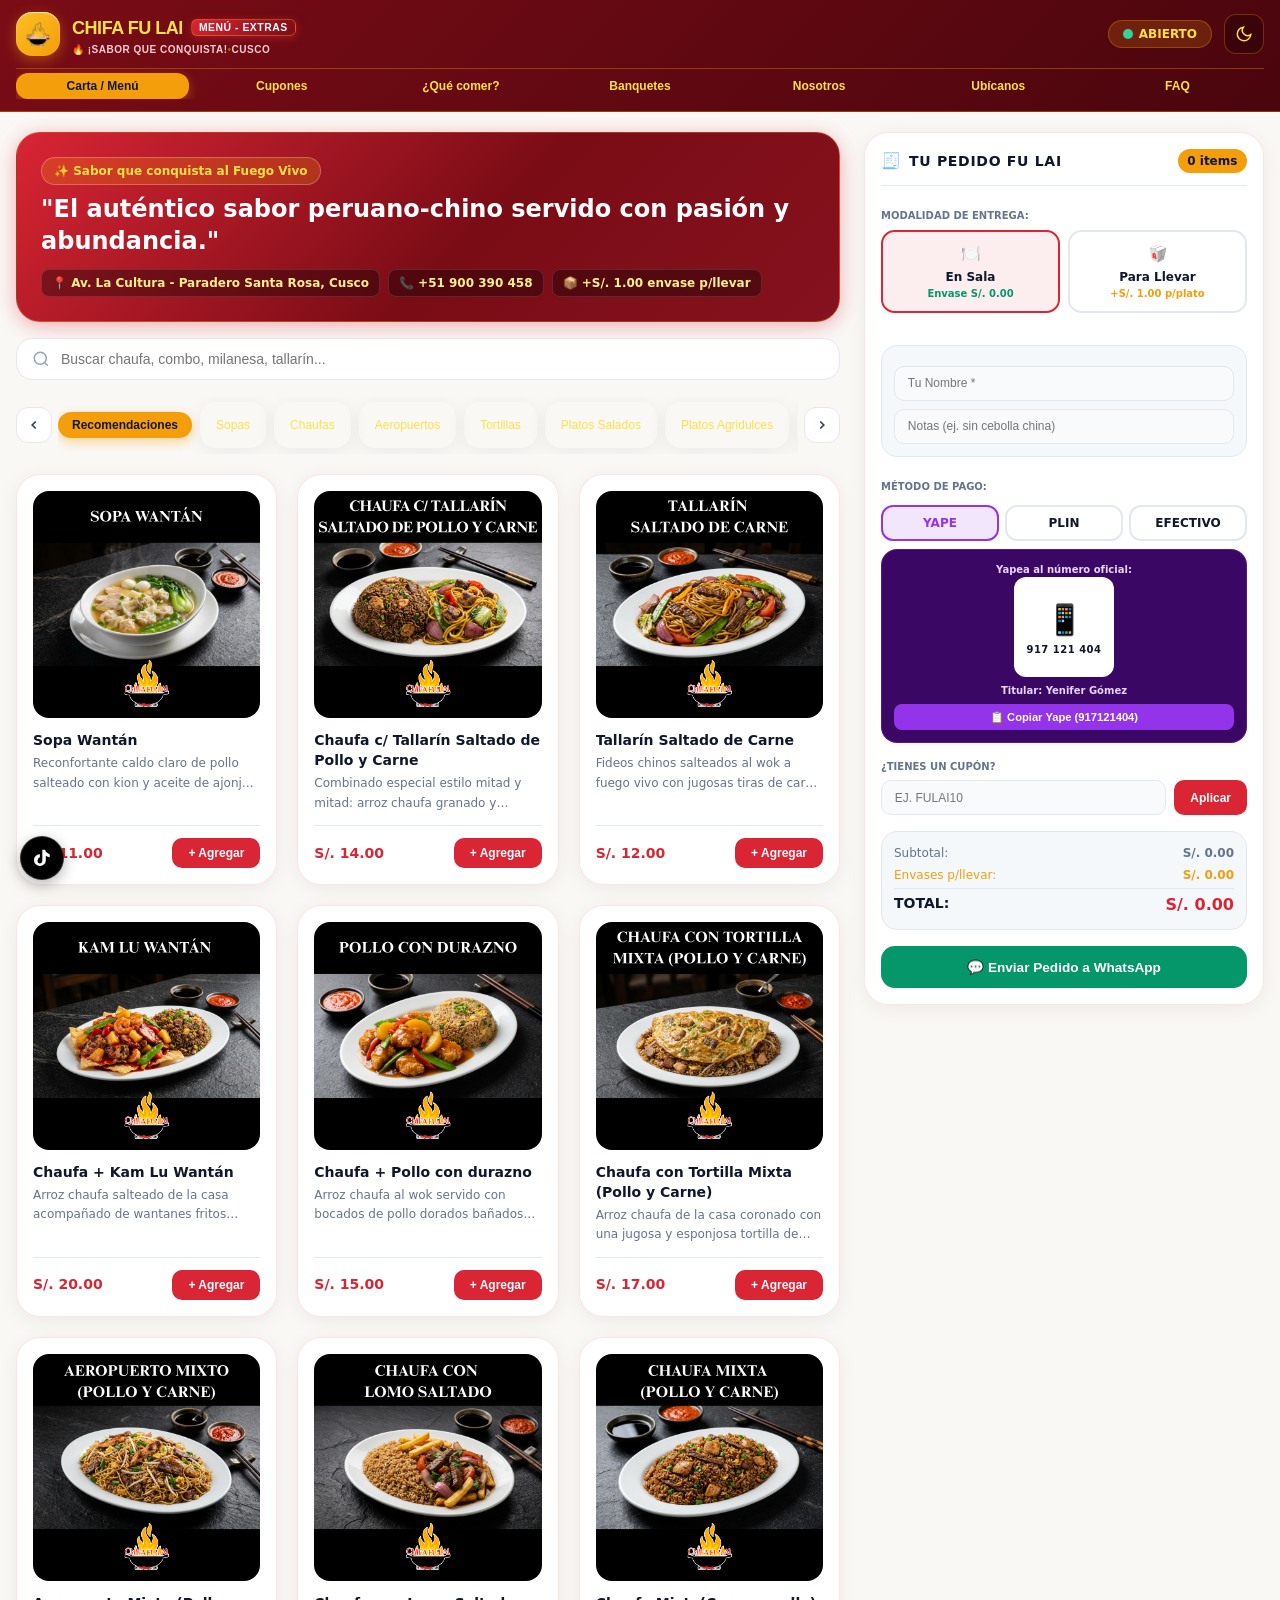
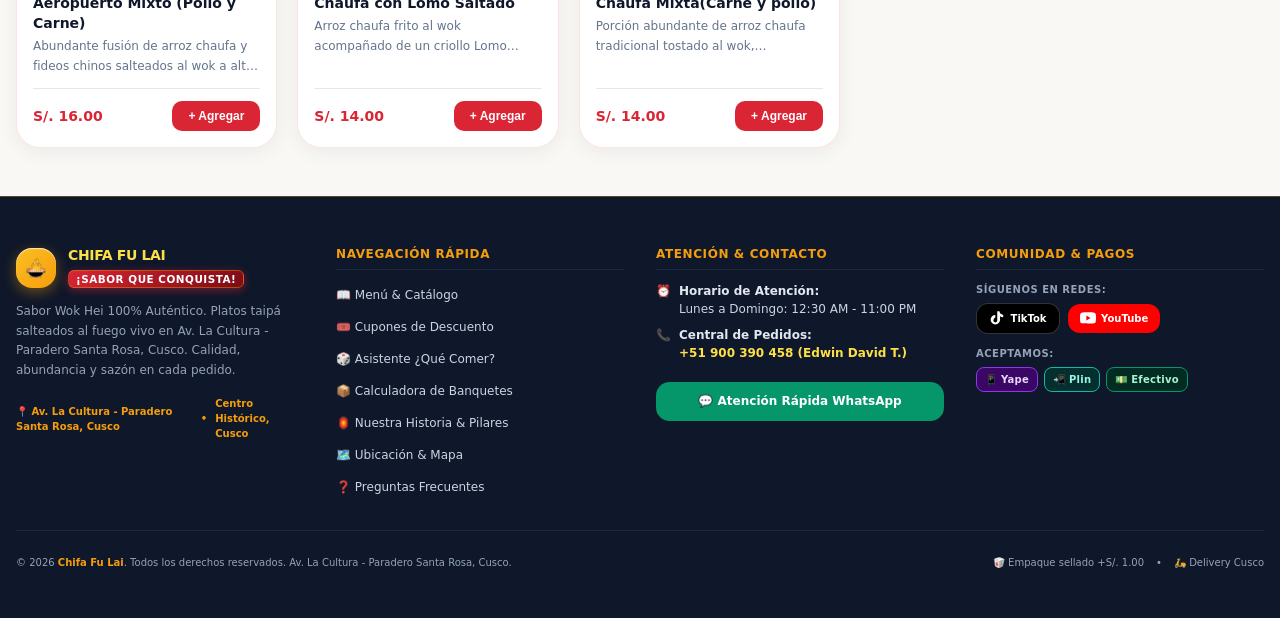
==== commit e2223315: "Update index.html" ====
--- a/index.html
+++ b/index.html
@@ -100,7 +100,7 @@
           <span id="text-mobile">ABIERTO (12:30 AM - 11:00 PM)</span>
         </div>
         <span class="text-xs font-medium text-amber-200">
-          📍 Av. La Cultura - Paradero Santa Rosa, Cusco
+          📍 Calle los Héroes del Cenepa, Santa Rosa - San Sebastián
         </span>
       </div>
 
@@ -491,7 +491,7 @@
                 </div>
               </div>
               <span class="text-micro font-extrabold px-3 py-1 rounded-full bg-amber-soft text-amber-gold border-amber-trans">
-                Inglaterra Mz. O Lt. 8, Cusco
+                Calle los Héroes del Cenepa, Santa Rosa - San Sebastián
               </span>
             </div>
 
@@ -649,7 +649,7 @@
                   <span class="faq-arrow text-amber">▼</span>
                 </div>
                 <div class="faq-answer text-xs text-slate-500 pt-2 border-t border-slate-200 dark-text-slate-300 mt-2">
-                  ¡Sí! Realizamos envíos a domicilio en Centro Histórico, Wanchaq, San Sebastián y zonas aledañas. Al enviar tu pedido por WhatsApp te cotizamos el envío exacto.
+                  ¡No! Realizamos envíos a domicilio dentro de Santa Rosa - San Sebastian y zonas aledañas. Al enviar tu pedido por WhatsApp te cotizamos el envío exacto.
                 </div>
               </div>
 
--- a/style/style.css
+++ b/style/style.css
@@ -1464,3 +1464,29 @@
     padding-bottom: 5.5rem;
   }
 }
+
+/* ========================================== */
+/* ESTILOS DIFERENCIADOS PARA PLIN            */
+/* ========================================== */
+.pay-opt-label.active-plin {
+  border-color: var(--brand-jade);
+  background: rgba(13, 148, 136, 0.14);
+  color: var(--brand-jade);
+}
+
+.qr-box.plin-theme {
+  background-color: #042F2E;
+  border-color: rgba(20, 184, 166, 0.45);
+}
+
+.qr-box.plin-theme p {
+  color: #99F6E4;
+}
+
+.qr-box.plin-theme .btn-copy-yape {
+  background-color: var(--brand-jade);
+}
+
+.qr-box.plin-theme .btn-copy-yape:hover {
+  background-color: var(--brand-jade-dark);
+}
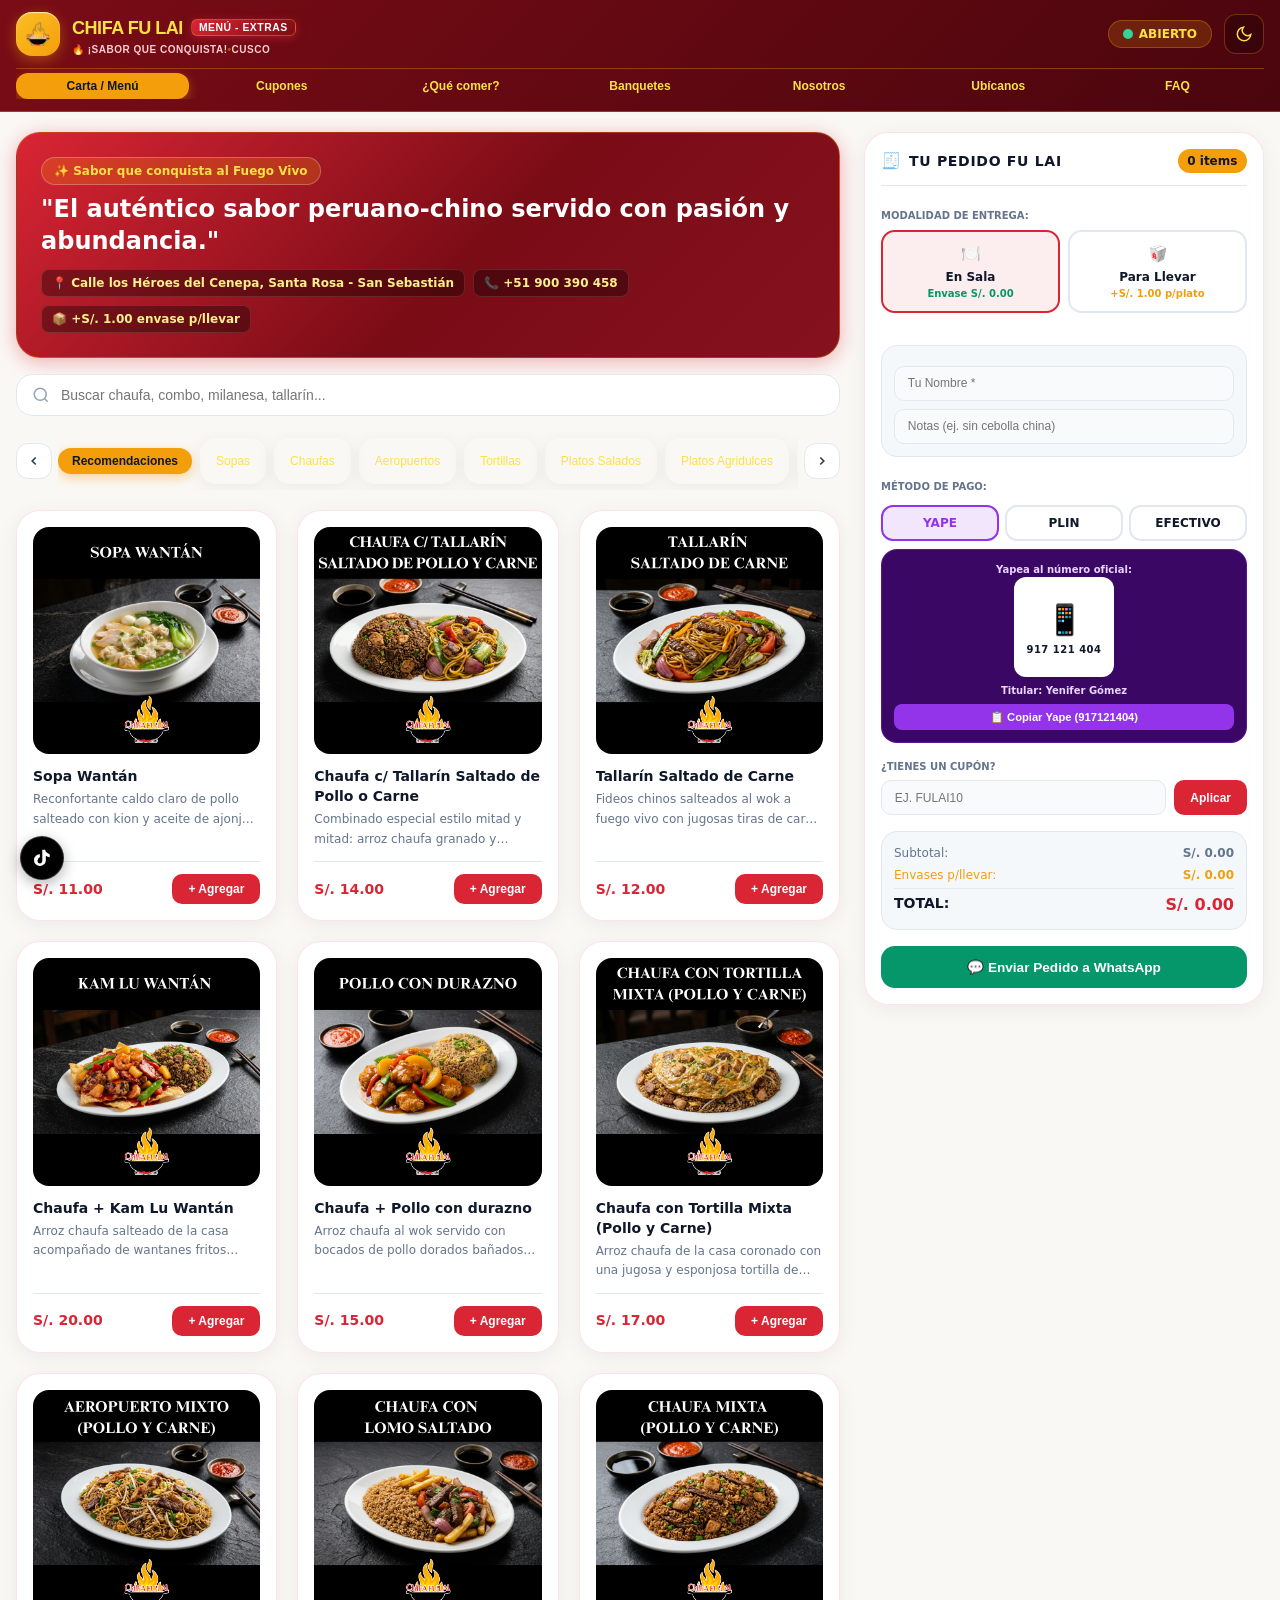
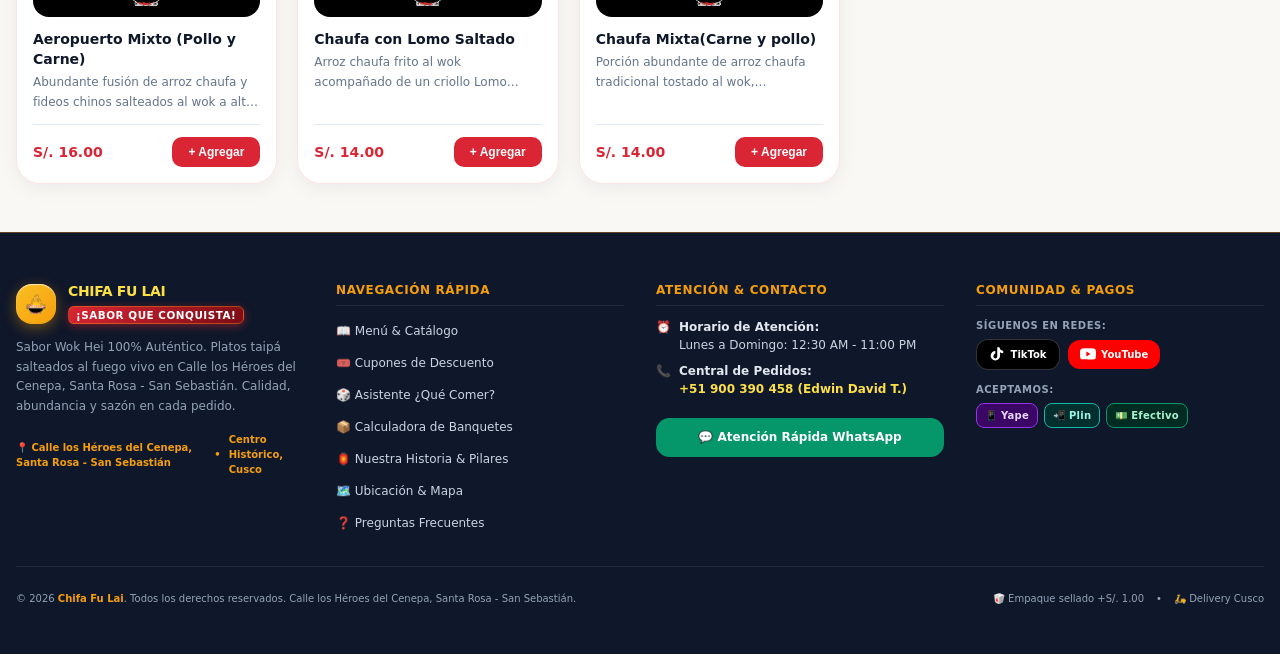
==== commit a27e89c6: "Update index.html" ====
--- a/index.html
+++ b/index.html
@@ -3,7 +3,7 @@
      ARCHIVO: index.html (Estructura HTML5 Principal - SPA)
      VERSIÓN: 2.0.0 (Edición Chifa Fu Lai 100% Completa)
      AUTOR: LUIS MIGUEL VERDE GUILLEN - Equipo de Desarrollo Web
-     UBICACIÓN: Av. La Cultura - Paradero Santa Rosa, Cusco PERÚ
+     UBICACIÓN: Calle los Héroes del Cenepa, Santa Rosa - San Sebastián PERÚ
      DESCRIPCIÓN: Interfaz web responsive Single Page Application (SPA) 
                   diseñada para ventas y pedidos directos por WhatsApp.
                   Incluye catálogo dinámico de productos, cupones de descuento,
@@ -23,9 +23,9 @@
   <meta http-equiv="Content-Security-Policy" content="default-src 'self'; script-src 'self' 'unsafe-inline'; style-src 'self' 'unsafe-inline' https://fonts.googleapis.com; font-src 'self' https://fonts.gstatic.com; img-src 'self' data: https://placehold.co https://*.google.com https://*.gstatic.com; frame-src 'self' https://maps.google.com https://www.google.com https://*.google.com; connect-src 'self';" />
 
   <!-- METADATOS SEO Y OPEN GRAPH (SOCIAL MEDIA PREVIEWS) -->
-  <meta name="description" content="Carta digital y sistema de pedidos al wok del restaurante Chifa Fu Lai en Cusco, Av. La Cultura - Paradero Santa Rosa, Cusco ¡Sabor que conquista con platos taipá salteados al fuego vivo!" />
+  <meta name="description" content="Carta digital y sistema de pedidos al wok del restaurante Chifa Fu Lai en Cusco, Calle los Héroes del Cenepa, Santa Rosa - San Sebastián ¡Sabor que conquista con platos taipá salteados al fuego vivo!" />
   <meta property="og:title" content="CHIFA FU LAI - Carta Digital & Pedidos | Cusco" />
-  <meta property="og:description" content="¡Sabor que conquista! Chaufas, Combos, Tallarines y Banquetes en Av. La Cultura - Paradero Santa Rosa, Cusco" />
+  <meta property="og:description" content="¡Sabor que conquista! Chaufas, Combos, Tallarines y Banquetes en Calle los Héroes del Cenepa, Santa Rosa - San Sebastián" />
   <meta property="og:image" content="img/combos/combo-a.jpg" />
   <meta property="og:type" content="website" />
   <meta property="og:locale" content="es_PE" />
@@ -157,7 +157,7 @@
                 "El auténtico sabor peruano-chino servido con pasión y abundancia."
               </h2>
               <div class="flex flex-wrap gap-2 pt-1 text-xs">
-                <span class="chip-info">📍 Av. La Cultura - Paradero Santa Rosa, Cusco</span>
+                <span class="chip-info">📍 Calle los Héroes del Cenepa, Santa Rosa - San Sebastián</span>
                 <span class="chip-info">📞 +51 900 390 458</span>
                 <span class="chip-info">📦 +S/. 1.00 envase p/llevar</span>
               </div>
@@ -639,7 +639,7 @@
                   <span class="faq-arrow text-amber">▼</span>
                 </div>
                 <div class="faq-answer text-xs text-slate-500 pt-2 border-t border-slate-200 dark-text-slate-300 mt-2">
-                  El envase térmico sellado para llevar tiene un costo adicional de <strong>S/. 1.00 por plato principal o combo</strong>. Para consumo en nuestro salón en Av. La Cultura - Paradero Santa Rosa, Cusco, el costo de vajilla es <strong>S/. 0.00</strong>.
+                  El envase térmico sellado para llevar tiene un costo adicional de <strong>S/. 1.00 por plato principal o combo</strong>. Para consumo en nuestro salón en Calle los Héroes del Cenepa, Santa Rosa - San Sebastián, el costo de vajilla es <strong>S/. 0.00</strong>.
                 </div>
               </div>
 
@@ -890,10 +890,10 @@
             </div>
           </div>
           <p class="footer-brand-desc">
-            Sabor Wok Hei 100% Auténtico. Platos taipá salteados al fuego vivo en Av. La Cultura - Paradero Santa Rosa, Cusco. Calidad, abundancia y sazón en cada pedido.
+            Sabor Wok Hei 100% Auténtico. Platos taipá salteados al fuego vivo en Calle los Héroes del Cenepa, Santa Rosa - San Sebastián. Calidad, abundancia y sazón en cada pedido.
           </p>
           <div class="footer-brand-location">
-            <span>📍 Av. La Cultura - Paradero Santa Rosa, Cusco</span>
+            <span>📍 Calle los Héroes del Cenepa, Santa Rosa - San Sebastián</span>
             <span>•</span>
             <span>Centro Histórico, Cusco</span>
           </div>
@@ -970,7 +970,7 @@
       <!-- SUB-FOOTER: DERECHOS DE AUTOR Y NOTAS LEGALES -->
       <div class="sub-footer">
         <p class="copyright-text">
-          © 2026 <strong>Chifa Fu Lai</strong>. Todos los derechos reservados. Av. La Cultura - Paradero Santa Rosa, Cusco.
+          © 2026 <strong>Chifa Fu Lai</strong>. Todos los derechos reservados. Calle los Héroes del Cenepa, Santa Rosa - San Sebastián.
         </p>
         <div class="footer-extra-info">
           <span>🥡 Empaque sellado +S/. 1.00</span>
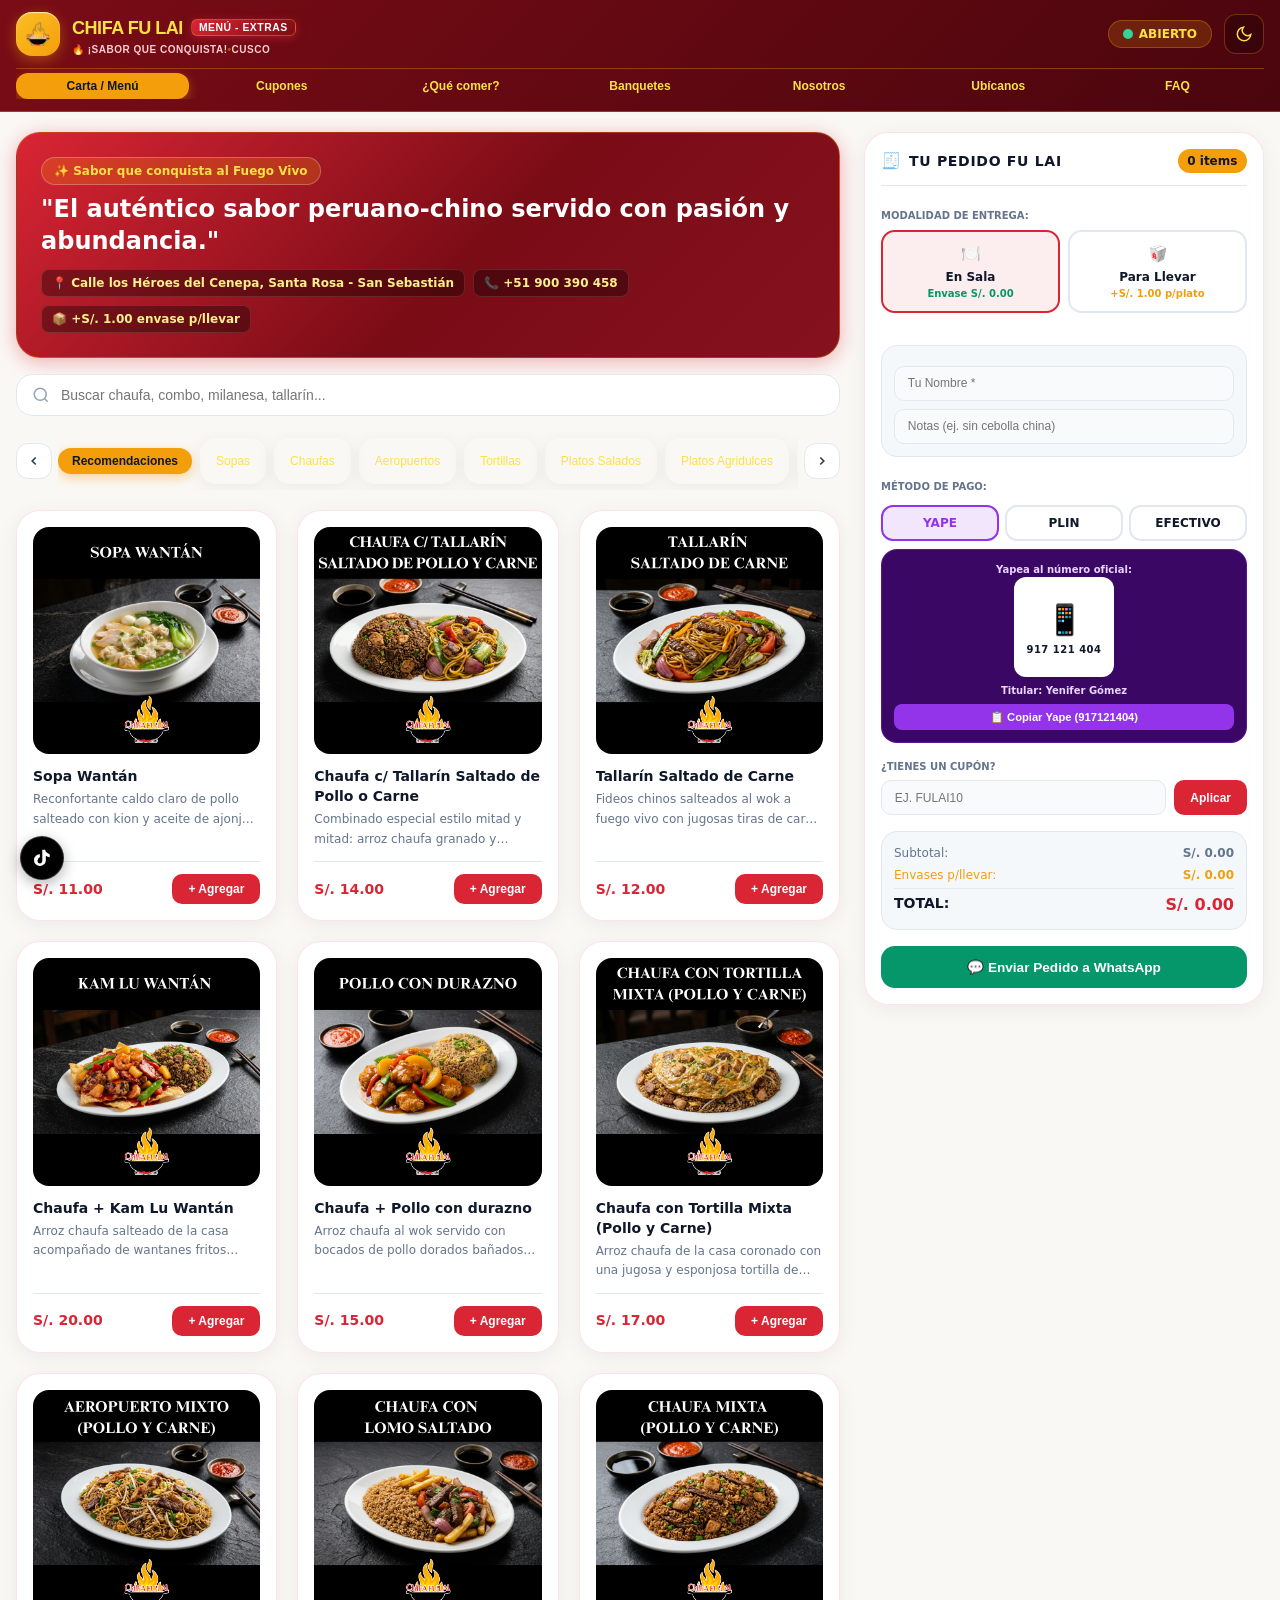
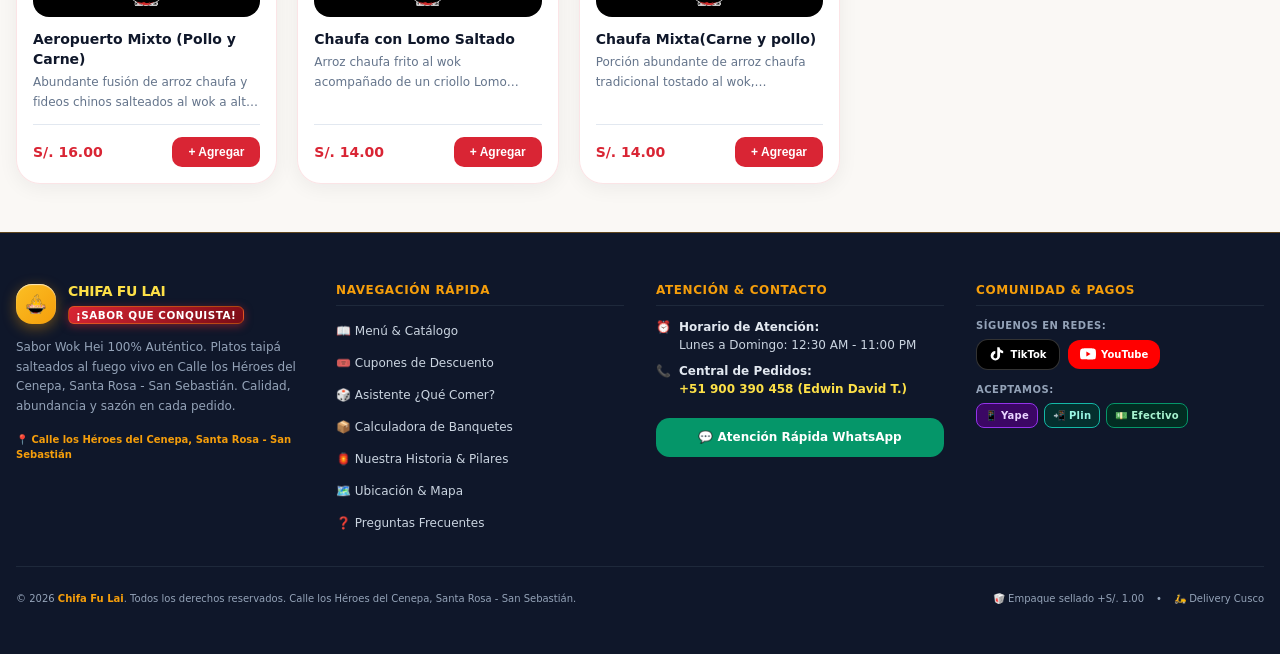
==== commit 088bac46: "Update index.html" ====
--- a/index.html
+++ b/index.html
@@ -499,7 +499,7 @@
             <div class="relative w-full h-64 rounded-2xl overflow-hidden border shadow-inner">
               <iframe 
                 title="Ubicación Chifa Fu Lai - Cusco"
-                src="https://www.google.com/maps/embed?pb=!1m18!1m12!1m3!1d407.73539167539525!2d-71.92070502955528!3d-13.532238891051623!2m3!1f0!2f0!3f0!3m2!1i1024!2i768!4f13.1!3m3!1m2!1s0x916e7f9cb44b4a73%3A0x218f977320d52581!2sChifa%20Fu%20Lai%20-%20Cusco!5e0!3m2!1ses-419!2spe!4v1794154617581!5m2!1ses-419!2spe" 
+                src="https://www.google.com/maps/embed?pb=!1m18!1m12!1m3!1d1054.3659092619805!2d-71.92183379202172!3d-13.532131821527633!2m3!1f0!2f0!3f0!3m2!1i1024!2i768!4f13.1!3m3!1m2!1s0x916e7f9cb44b4a73%3A0x218f977320d52581!2sChifa%20Fu%20Lai%20-%20Cusco!5e1!3m2!1ses!2spe!4v1794486227648!5m2!1ses!2spe" 
                 class="w-full h-full border-0" 
                 allowfullscreen="" 
                 loading="lazy" 
@@ -509,10 +509,10 @@
 
             <!-- Enlaces de Navegación Rápida -->
             <div class="grid grid-cols-2 sm-grid-cols-4 gap-2 pt-1">
-              <a href="https://www.google.com/maps/place/Inglaterra+Mz.O+-+Lt.8,+Cusco+08004/@-13.5322857,-71.9221073,266m/data=!3m2!1e3!4b1!4m6!3m5!1s0x916e7f3a35f9794d:0x1e3bd292b1072e28!8m2!3d-13.532287!4d-71.9208896!16s%2Fg%2F11yybfmjh0" target="_blank" rel="noopener noreferrer" class="btn-primary-link text-center">
+              <a href="https://www.google.com/maps/search/?api=1&query=-13.5321318,-71.9218338" target="_blank" rel="noopener noreferrer" class="btn-primary-link text-center">
                 🗺️ Google Maps
               </a>
-              <a href="https://waze.com/ul?q=Inglaterra%20Mz.O%20Lt.8%20Cusco" target="_blank" rel="noopener noreferrer" class="btn-primary-link bg-slate-800 text-center">
+              <a href="https://waze.com/ul?ll=-13.5321318,-71.9218338&navigate=yes" target="_blank" rel="noopener noreferrer" class="btn-primary-link bg-slate-800 text-center">
                 🚗 Abrir en Waze
               </a>
               <a href="https://wa.me/51900390458?text=Hola,%20quisiera%20pedir%20para%20recoger%20en%20el%20local" target="_blank" rel="noopener noreferrer" class="btn-emerald-link text-center">
@@ -536,7 +536,7 @@
                 <div class="space-y-0.5">
                   <h4 class="text-xs font-black text-slate-900 dark-text-slate-100 m-0">Ubicación Principal</h4>
                   <p class="text-micro text-slate-500 m-0 leading-relaxed">
-                    Nos encontramos en Inglaterra Mz. O Lt. 8, Cusco (08004). Reconocerás fácilmente nuestro local por el letrero luminoso de Chifa Fu Lai.
+                    Nos encontramos en Calle los Héroes del Cenepa, Santa Rosa - San Sebastián, Cusco (08004). Reconocerás fácilmente nuestro local por el letrero luminoso de Chifa Fu Lai.
                   </p>
                 </div>
               </div>
@@ -546,7 +546,7 @@
                 <div class="space-y-0.5">
                   <h4 class="text-xs font-black text-slate-900 dark-text-slate-100 m-0">Puntos de Referencia Cercanos</h4>
                   <p class="text-micro text-slate-500 m-0 leading-relaxed">
-                    Ubicados en la Urb. Inglaterra, con acceso fluido para transporte público, taxis y pedidos directos a domicilio.
+                    Ubicados en Santa Rosa - San Sebastián, con acceso fluido para transporte público, taxis y pedidos directos a domicilio.
                   </p>
                 </div>
               </div>
@@ -894,8 +894,6 @@
           </p>
           <div class="footer-brand-location">
             <span>📍 Calle los Héroes del Cenepa, Santa Rosa - San Sebastián</span>
-            <span>•</span>
-            <span>Centro Histórico, Cusco</span>
           </div>
         </div>
 
